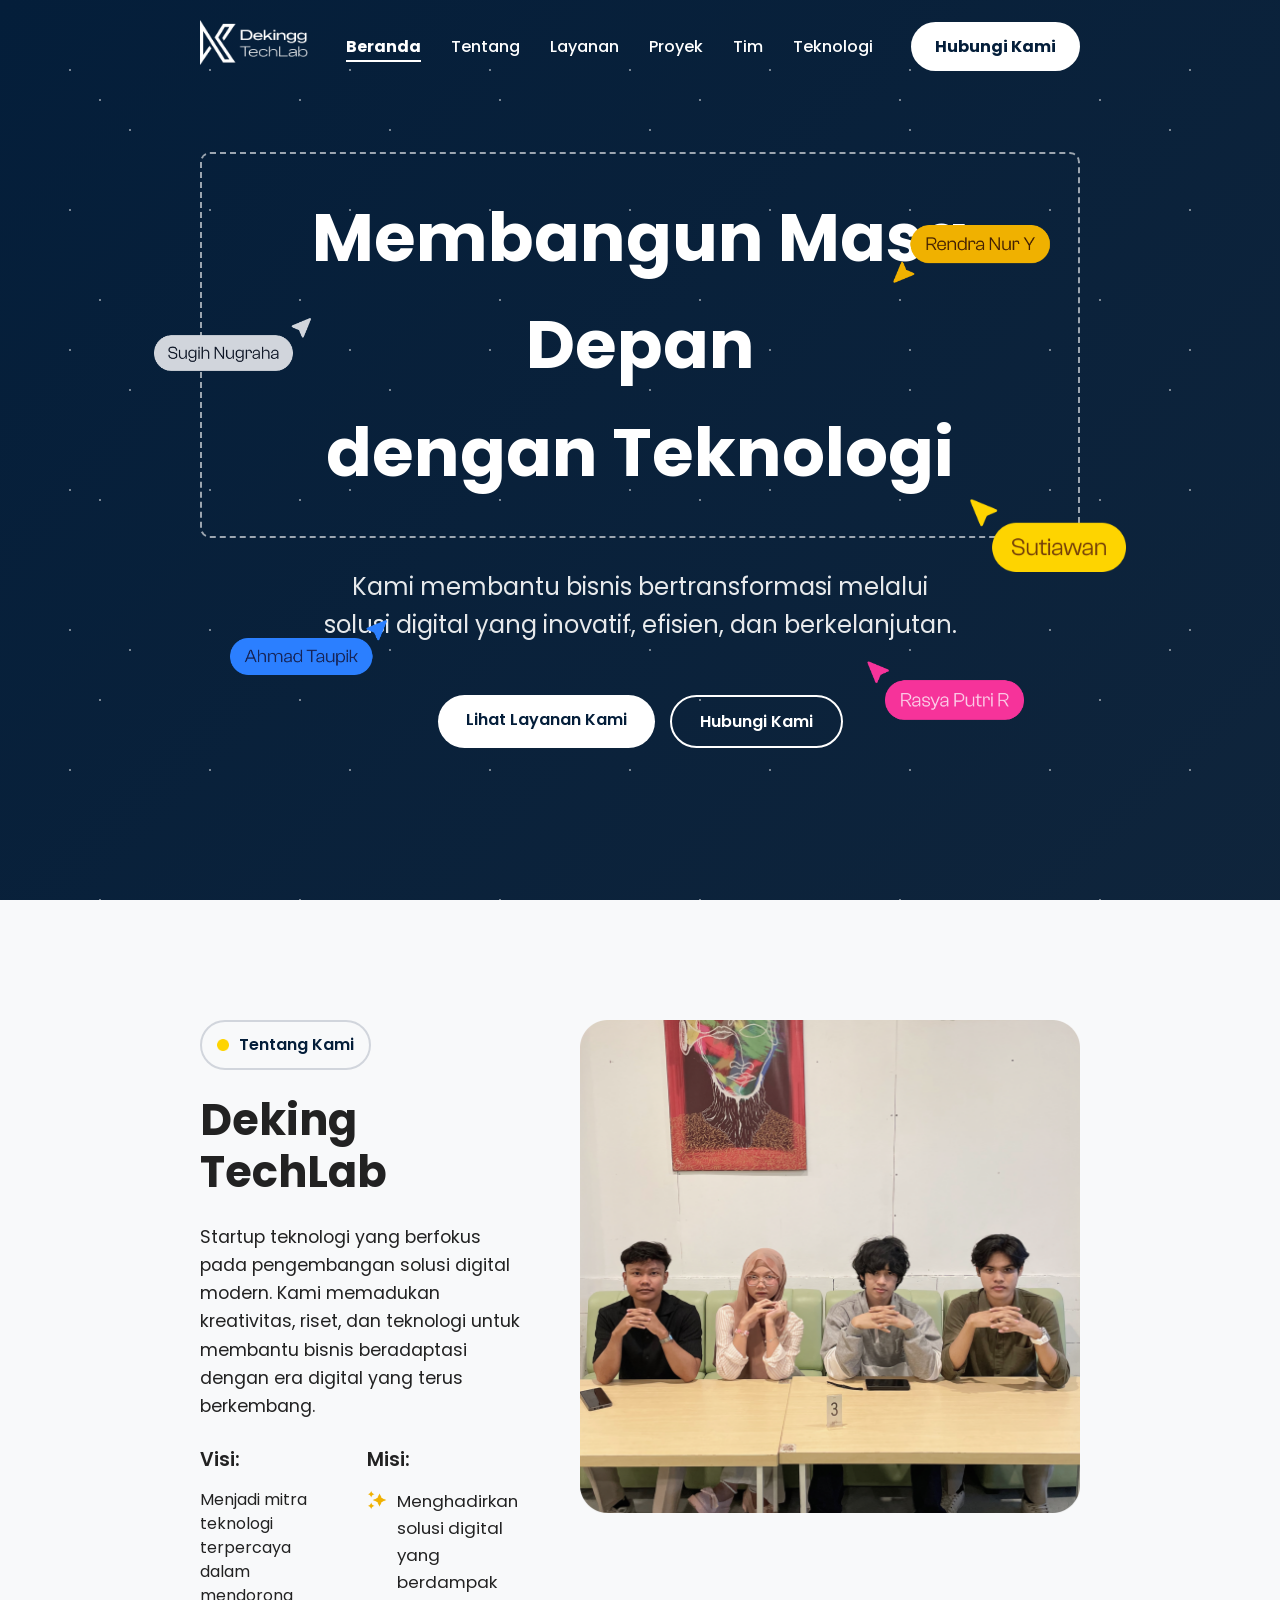
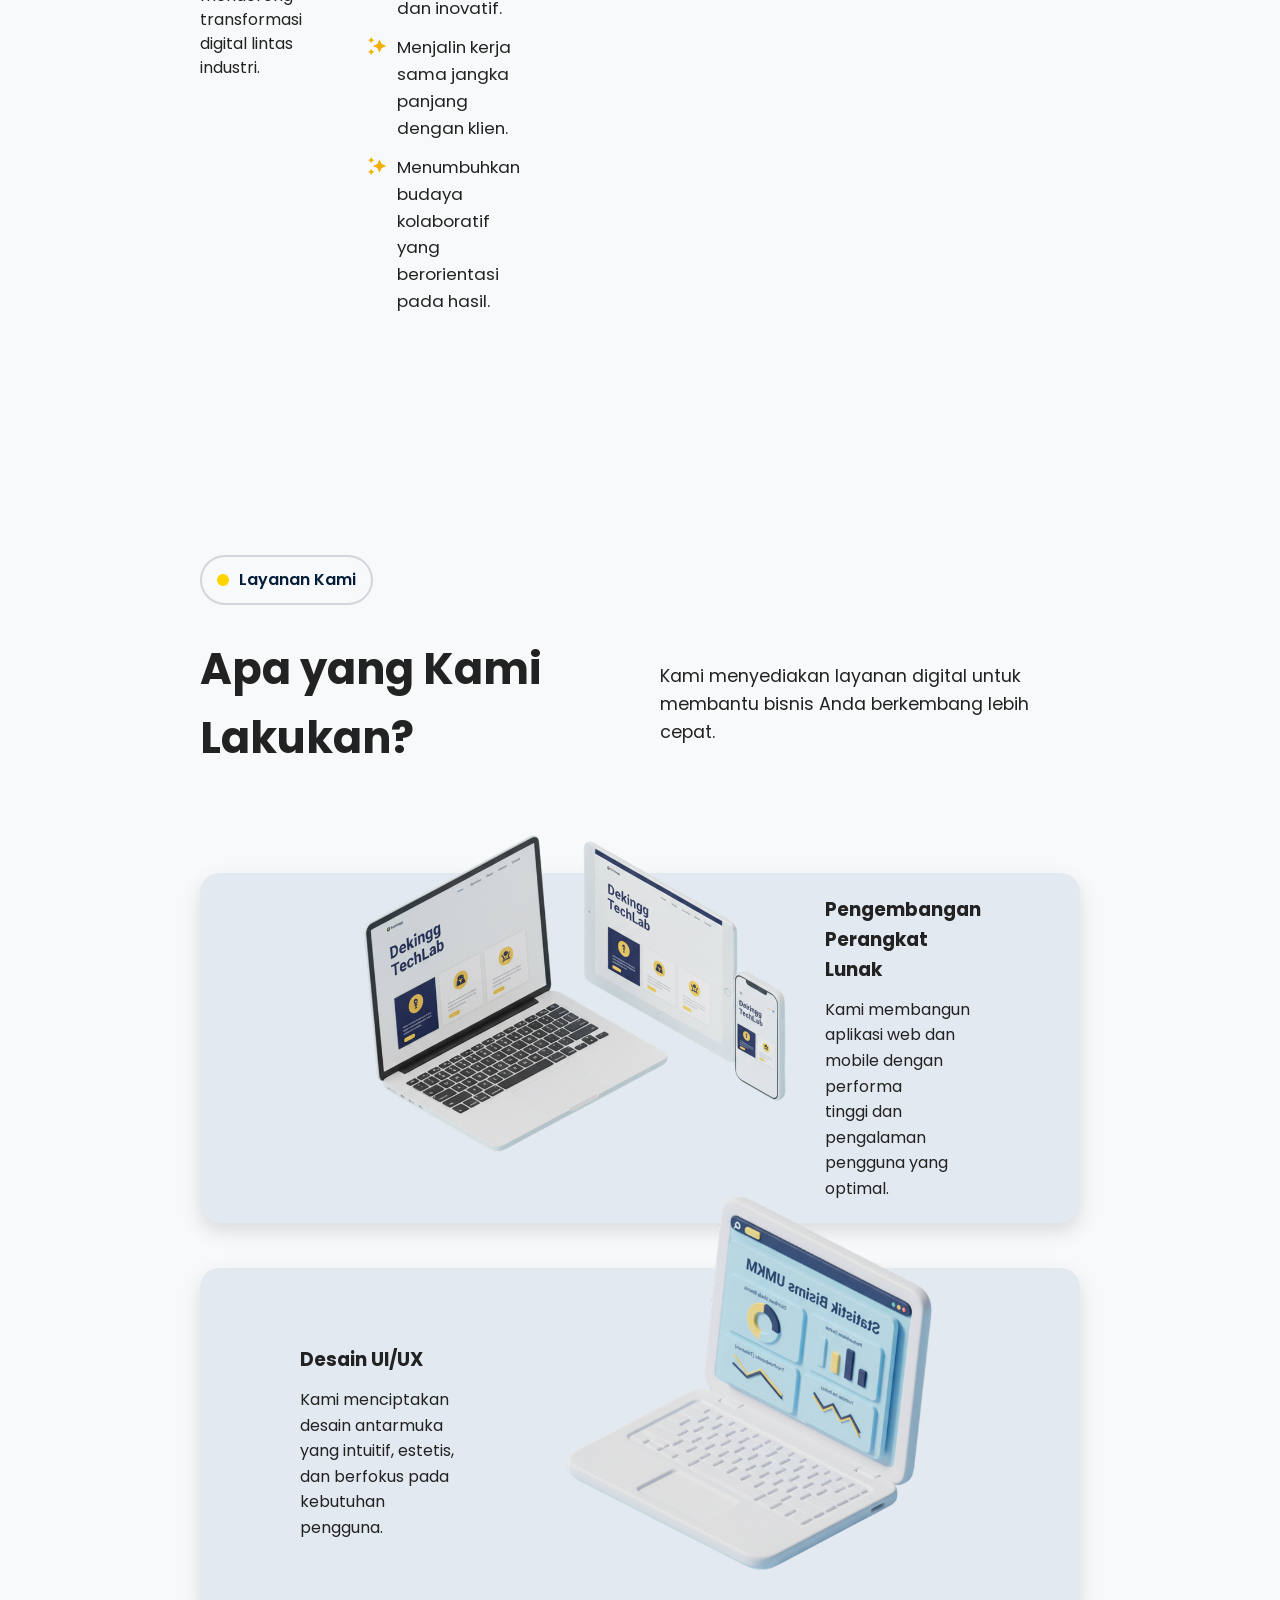
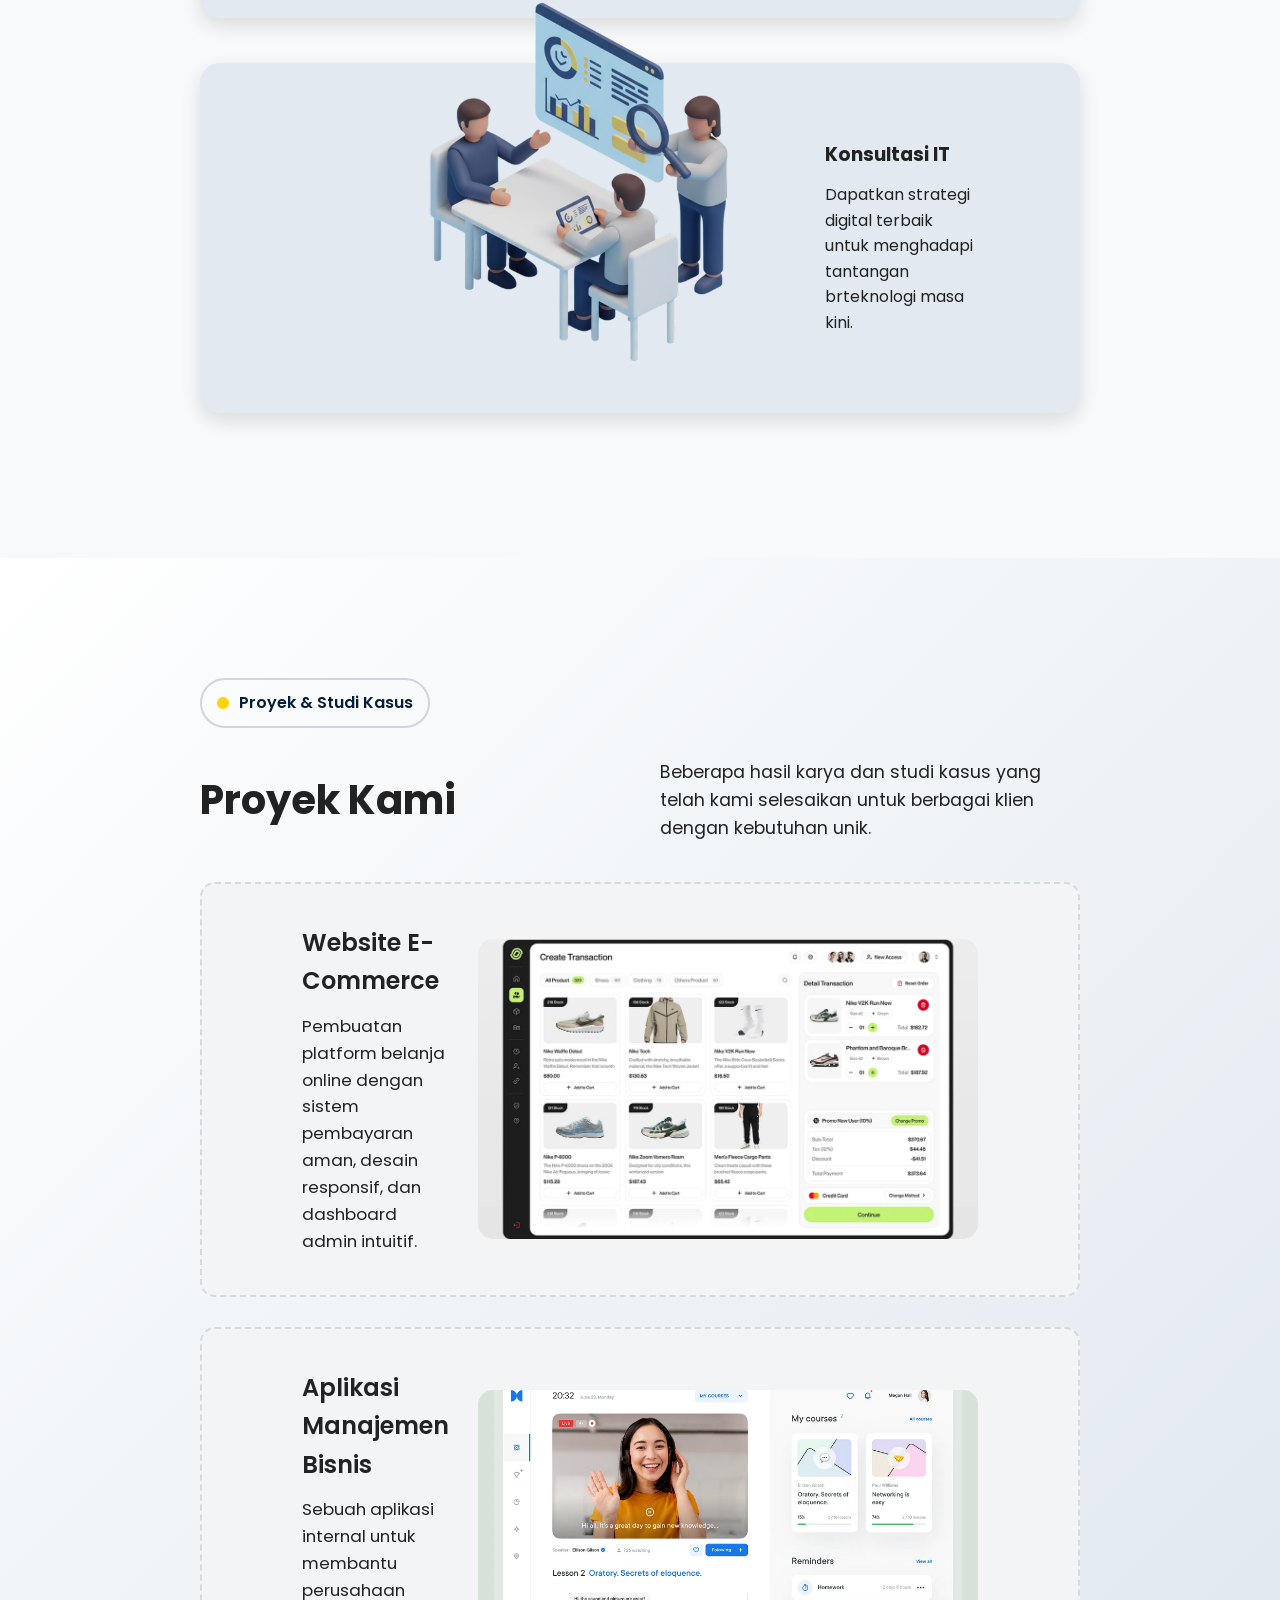
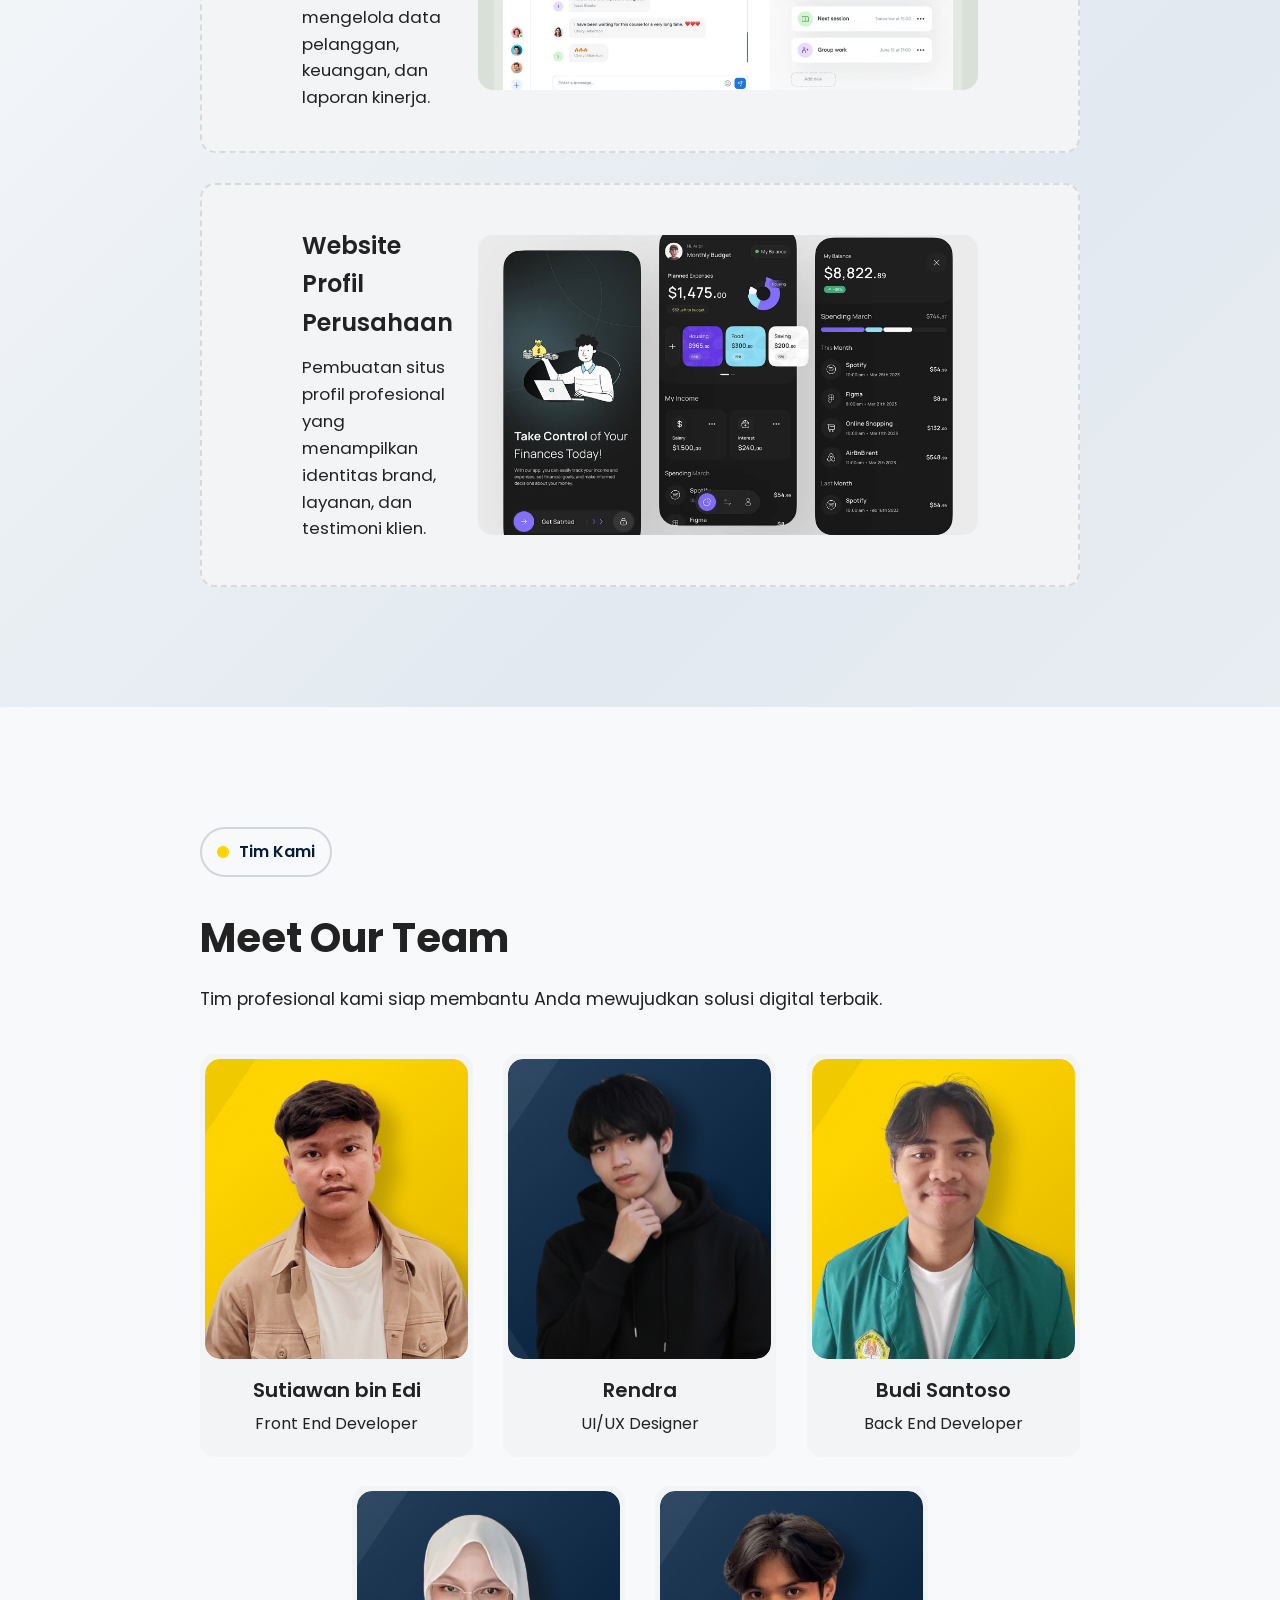
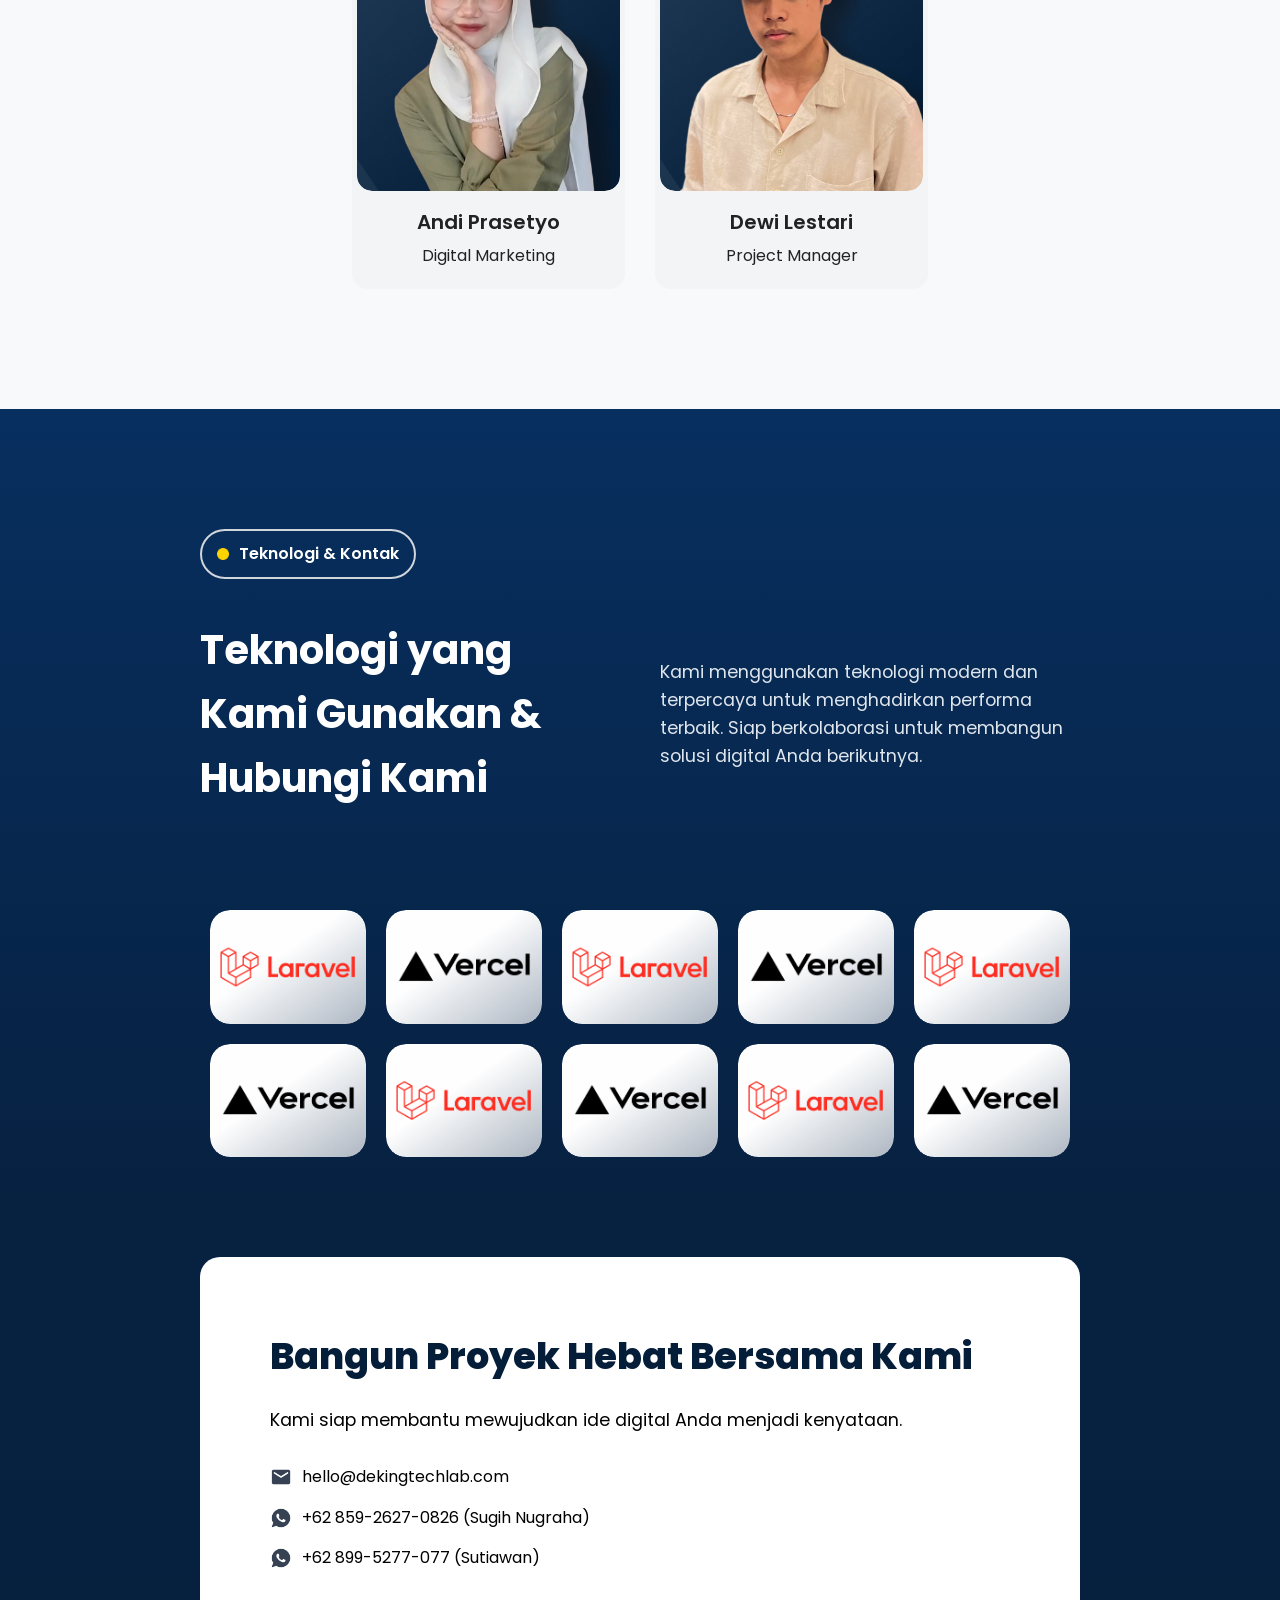
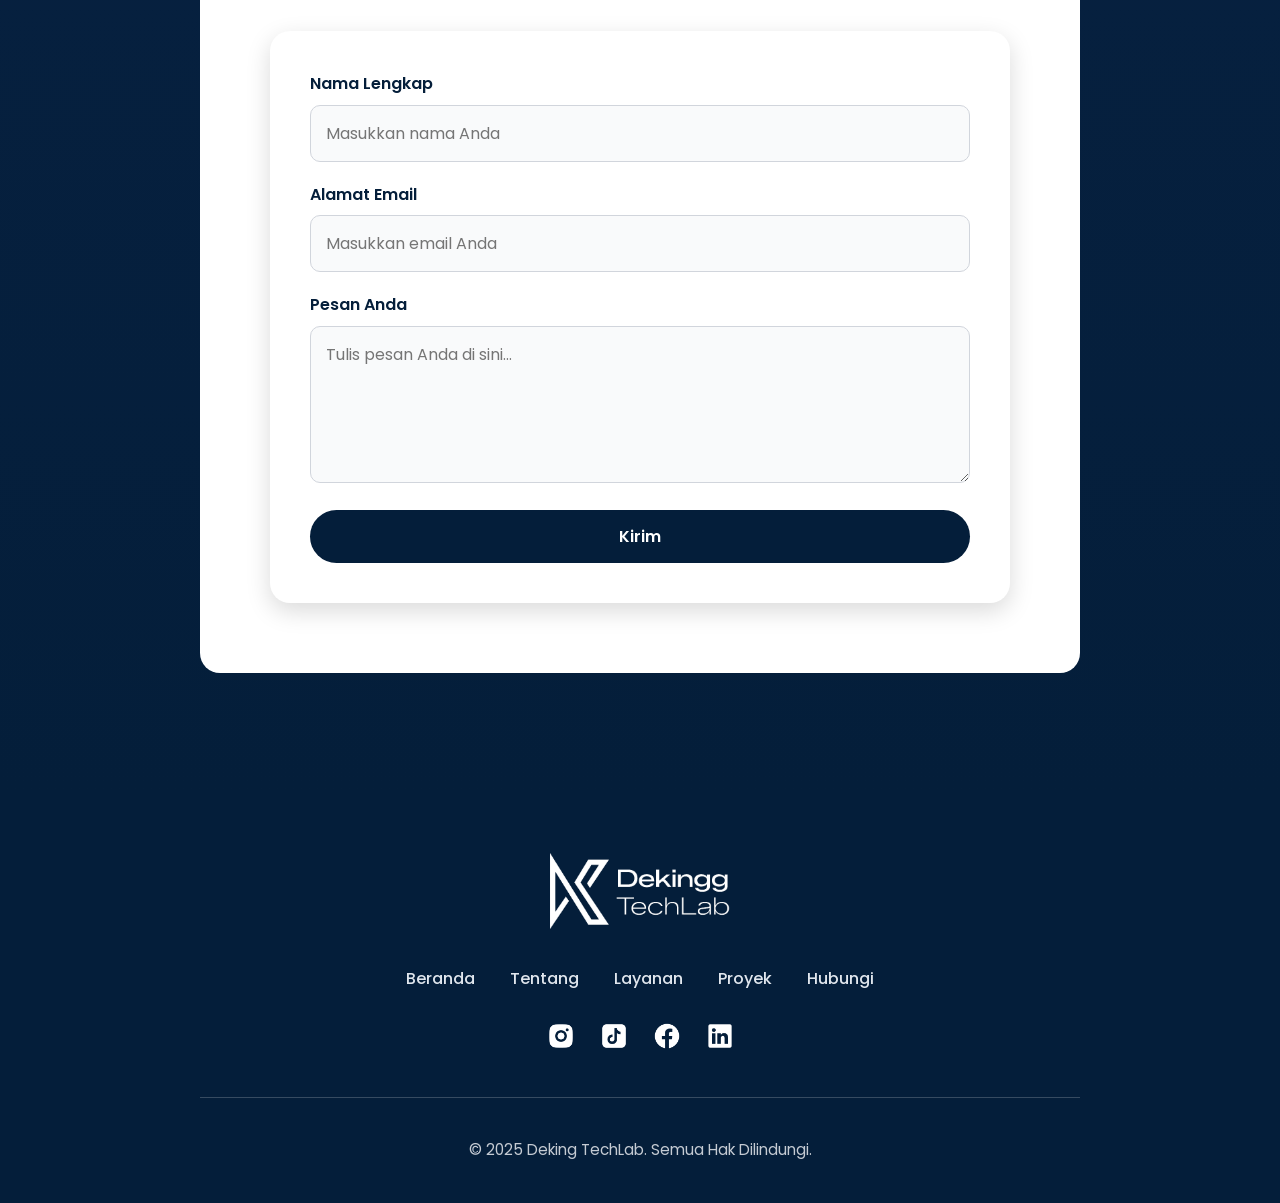
==== pages/home.html @ 8519c101 "update-3" ====
<!DOCTYPE html>
<html lang="en">
<head>
  <meta charset="UTF-8" />
  <meta name="viewport" content="width=device-width, initial-scale=1.0" />
  <title>Deking TechLab</title>
  <link rel="icon" type="image/png" href="/assets/img/icon.png">
  <link href="https://unpkg.com/boxicons@2.1.4/css/boxicons.min.css" rel="stylesheet">


  <!-- Import font -->
  <link href="https://fonts.googleapis.com/css2?family=Poppins:wght@400;600&display=swap" rel="stylesheet" />
  
  <!-- CSS -->
  <link rel="stylesheet" href="../assets/css/style.css" />
  <link rel="stylesheet" href="../assets/css/responsive.css" />
  <link rel="stylesheet" href="../assets/css/animations.css" />
  
  <!-- JS -->
  <script src="../assets/js/main.js" defer></script>
  <script src="../assets/js/scroll-animations.js" defer></script>
</head>

<body>
<!-- ========== NAVBAR ========== -->
<header class="navbar">
  <div class="container">
    <div class="logo">
      <img id="navbar-logo"  src="/assets/img/Deking Logo 1.png" alt="Deking TechLab Logo">
      <!-- <span>Deking TechLab</span> -->
    </div>

    <nav class="nav-links">
      <ul>
        <li><a href="#beranda" class="active">Beranda</a></li>
        <li><a href="#tentang">Tentang</a></li>
        <li><a href="#layanan">Layanan</a></li>
        <li><a href="#proyek">Proyek</a></li>
        <li><a href="#our-team">Tim</a></li>
        <li><a href="#hubungi">Teknologi</a></li>
      </ul>
    </nav>

    <div class="nav-action">
      <a href="#hubungi" class="btn-hubungi">Hubungi Kami</a>
    </div>

    <!-- Menu Toggle (untuk mobile) -->
    <div class="menu-toggle" id="menu-toggle">
      <span></span><span></span><span></span>
    </div>
  </div>
</header>

  <!-- ========== MAIN CONTENT ========== -->
<main>
  <section id="beranda">
    <div class="container hero-content">
      <h1>Membangun Masa Depan <br>dengan Teknologi</h1>
      <p>Kami membantu bisnis bertransformasi melalui solusi digital yang inovatif, efisien, dan berkelanjutan.</p>

      <div class="hero-buttons">
        <a href="#layanan" class="btn-primary">Lihat Layanan Kami</a>
        <a href="#hubungi" class="btn-secondary">Hubungi Kami</a>
      </div>
    </div>

   <!-- ========== GAMBAR TIM MENGAPUNG ========== -->
    <div class="floating-images">
      <img class="floating-name" src="/assets/img/Group 5.png" alt="Sugih Nugraha">
      <img class="floating-name" src="/assets/img/Group 4.png" alt="Ahmad Taupik">
      <img class="floating-name" src="/assets/img/Group 6.png" alt="Rendra Nur Y">
      <img class="floating-name" src="/assets/img/Group 3.png" alt="Sutiawan">
      <img class="floating-name" src="/assets/img/Group 2.png" alt="Rasya Putri R">
    </div>
  </section>


  <section id="tentang" class="section-tentang">
    <div class="container tentang-grid">

      <!-- KIRI: Teks Deskriptif -->
          <div class="tentang-teks">
            <span class="subtitle">
              <img src="/assets/img/Ellipse 1.png" alt="titik" class="subtitle-icon">
              Tentang Kami
            </span>
            <h2 class="headline">Deking TechLab</h2>
            <p class="deskripsi">
              Startup teknologi yang berfokus pada pengembangan solusi digital modern. 
              Kami memadukan kreativitas, riset, dan teknologi untuk membantu bisnis 
              beradaptasi dengan era digital yang terus berkembang.
            </p>

            <div class="visi-misi">
              <div class="visi-misi-content">
                <h3>Visi:</h3>
                <p>Menjadi mitra teknologi terpercaya dalam mendorong transformasi digital lintas industri.</p>
              </div>
              <div class="visi-misi-content">
                <h3>Misi:</h3>
                <ul class="misi-list">
                  <li>Menghadirkan solusi digital yang berdampak dan inovatif.</li>
                  <li>Menjalin kerja sama jangka panjang dengan klien.</li>
                  <li>Menumbuhkan budaya kolaboratif yang berorientasi pada hasil.</li>
                </ul>
              </div>
            </div>
          </div>


        <!-- KANAN: Visual -->
        <div class="tentang-visual">
          <img src="/assets/img/Slide 16_9 - 1.png" alt="Tim Deking TechLab">
        </div>

    </div>
  </section>


  <section id="layanan" class="section-layanan">

    <!-- Subtitle -->
    <span class="subtitle">
      <img src="/assets/img/Ellipse 1.png" alt="titik" class="subtitle-icon">
      Layanan Kami
    </span>

    <div class="container">

      <!-- Header (Headline + Deskripsi) -->
      <div class="layanan-header">
        <h2 class="headline">Apa yang Kami Lakukan?</h2>
        <p class="layanan-deskripsi">
          Kami menyediakan layanan digital untuk membantu bisnis Anda berkembang lebih cepat.
        </p>
      </div>

      <!-- List layanan -->
      <div class="list-layanan">
        <div class="layanan-item">
          <div class="item-visual">
            <img src="/assets/img/service-1.png" alt="">
          </div>
          <div class="deskripsi">
            <h3>Pengembangan Perangkat Lunak</h3>
            <p>Kami membangun aplikasi web dan mobile dengan performa <br> tinggi dan pengalaman pengguna yang optimal.</p>
          </div>
        </div>

        <div class="layanan-item">
          <div class="deskripsi">
            <h3>Desain UI/UX</h3>
            <p>Kami menciptakan desain antarmuka yang intuitif, estetis, <br> dan berfokus pada kebutuhan pengguna.</p>
          </div>
          <div class="item-visual">
            <img src="/assets/img/service-2.png" alt="">
          </div>
        </div>

        <div class="layanan-item">
          <div class="item-visual">
            <img src="/assets/img/service-3.png" alt="">
          </div>
          <div class="deskripsi">
            <h3>Konsultasi IT</h3>
            <p>Dapatkan strategi digital terbaik untuk menghadapi tantangan brteknologi masa kini.</p>
          </div>
        </div>
      </div>

    </div>
  </section>



  <section id="proyek" class="section-proyek">

    <!-- Subtitle -->
    <span class="subtitle">
      <img src="/assets/img/Ellipse 1.png" alt="titik" class="subtitle-icon">
      Proyek & Studi Kasus
    </span>

    <div class="container">
      <!-- Header -->
      <div class="proyek-header">
        <h2 class="headline">Proyek Kami</h2>
        <p class="proyek-deskripsi">
          Beberapa hasil karya dan studi kasus yang telah kami selesaikan untuk berbagai klien dengan kebutuhan unik.
        </p>
      </div>

      <!-- List proyek -->
      <div class="list-proyek">

        <div class="proyek-item">
          <div class="deskripsi">
            <h2>Website E-Commerce</h2>
            <p>Pembuatan platform belanja online dengan sistem pembayaran aman, desain responsif, dan dashboard admin intuitif.</p>
          </div>
          <div class="item-visual">
            <img src="/assets/img/project-1.png" alt="Proyek 1">
          </div>
        </div>

        <div class="proyek-item">
          <div class="deskripsi">
            <h2>Aplikasi Manajemen Bisnis</h2>
            <p>Sebuah aplikasi internal untuk membantu perusahaan mengelola data pelanggan, keuangan, dan laporan kinerja.</p>
          </div>
          <div class="item-visual">
            <img src="/assets/img/project-2.png" alt="Proyek 2">
          </div>
        </div>

        <div class="proyek-item">
          <div class="deskripsi">
            <h2>Website Profil Perusahaan</h2>
            <p>Pembuatan situs profil profesional yang menampilkan identitas brand, layanan, dan testimoni klien.</p>
          </div>
          <div class="item-visual">
            <img src="/assets/img/project-3.png" alt="Proyek 3">
          </div>
        </div>

      </div>
    </div>
  </section>

  <section id="our-team" class="section-team">

    <!-- Subtitle -->
    <span class="subtitle">
      <img src="/assets/img/Ellipse 1.png" alt="titik" class="subtitle-icon">
      Tim Kami
    </span>

    <div class="container">

      <!-- Header (Headline + Deskripsi) -->
      <div class="team-header">
        <h2 class="headline">Meet Our Team</h2>
        <p class="team-deskripsi">
          Tim profesional kami siap membantu Anda mewujudkan solusi digital terbaik.
        </p>
      </div>

      <!-- List team -->
      <div class="list-team">
        <div class="team-item">
          <div class="team-img">
            <img src="/assets/img/IMG-CardTean(1).png" alt="Team 1">
          </div>
          <h2>Sutiawan bin Edi</h2>
          <p>Front End Developer</p>
        </div>

        <div class="team-item">
          <div class="team-img">
            <img src="/assets/img/IMG-CardTean(2).png" alt="Team 2">
          </div>
          <h2>Rendra</h2>
          <p>UI/UX Designer</p>
        </div>

        <div class="team-item">
          <div class="team-img">
            <img src="/assets/img/IMG-CardTean(3).png" alt="Team 3">
          </div>
          <h2>Budi Santoso</h2>
          <p>Back End Developer</p>
        </div>

        <div class="team-item">
          <div class="team-img">
            <img src="/assets/img/IMG-CardTean(4).png" alt="Team 4">
          </div>
          <h2>Andi Prasetyo</h2>
          <p>Digital Marketing</p>
        </div>

        <div class="team-item">
          <div class="team-img">
            <img src="/assets/img/IMG-CardTean(5).png" alt="Team 5">
          </div>
          <h2>Dewi Lestari</h2>
          <p>Project Manager</p>
        </div>
      </div>

    </div>
  </section>


<section id="hubungi" class="section-hubungi">
  <!-- Subtitle -->
  <span class="subtitle">
    <img src="/assets/img/Ellipse 1.png" alt="titik" class="subtitle-icon">
    Teknologi & Kontak
  </span>

  <div class="container-hubungi">

    <!-- Header -->
    <div class="hubungi-header">
      <h2 class="headline">Teknologi yang Kami Gunakan & Hubungi Kami</h2>
      <p class="hubungi-deskripsi">
        Kami menggunakan teknologi modern dan terpercaya untuk menghadirkan performa terbaik.  
        Siap berkolaborasi untuk membangun solusi digital Anda berikutnya.
      </p>
    </div>

    <!-- List Teknologi -->
    <div class="list-teknologi">
      <div class="tech-item"><img src="/assets/img/Laravel.png" alt="Laravel"></div>
      <div class="tech-item"><img src="/assets/img/Vercel.png" alt="Vercel"></div>
      <div class="tech-item"><img src="/assets/img/Laravel.png" alt="Laravel"></div>
      <div class="tech-item"><img src="/assets/img/Vercel.png" alt="Vercel"></div>
      <div class="tech-item"><img src="/assets/img/Laravel.png" alt="Laravel"></div>
      <div class="tech-item"><img src="/assets/img/Vercel.png" alt="Vercel"></div>
      <div class="tech-item"><img src="/assets/img/Laravel.png" alt="Laravel"></div>
      <div class="tech-item"><img src="/assets/img/Vercel.png" alt="Vercel"></div>
      <div class="tech-item"><img src="/assets/img/Laravel.png" alt="Laravel"></div>
      <div class="tech-item"><img src="/assets/img/Vercel.png" alt="Vercel"></div>
    </div>

    <!-- Contact Form -->
    <div class="container-contact">
      <!-- Kiri -->
      <div class="contact-info">
        <h2 class="contact-title">Bangun Proyek Hebat Bersama Kami</h2>
        <p class="contact-subtitle">
          Kami siap membantu mewujudkan ide digital Anda menjadi kenyataan.
        </p>
        <div class="contact-details">
          <div class="contact-item">
            <img src="/assets/img/ic_round-email.png" alt="Email Icon" class="contact-icon">
            <p>hello@dekingtechlab.com</p>
          </div>
          <div class="contact-item">
            <img src="/assets/img/ri_whatsapp-fill.png" alt="WhatsApp Icon" class="contact-icon">
            <p>+62 859-2627-0826 (Sugih Nugraha)</p>
          </div>
          <div class="contact-item">
            <img src="/assets/img/ri_whatsapp-fill.png" alt="WhatsApp Icon" class="contact-icon">
            <p>+62 899-5277-077 (Sutiawan)</p>
          </div>
        </div>
      </div>

      <!-- Kanan -->
      <div class="contact-form">
        <form action="#" method="post">
          <div class="form-group">
            <label for="nama">Nama Lengkap</label>
            <input type="text" id="nama" name="nama" placeholder="Masukkan nama Anda" required>
          </div>
          <div class="form-group">
            <label for="email">Alamat Email</label>
            <input type="email" id="email" name="email" placeholder="Masukkan email Anda" required>
          </div>
          <div class="form-group">
            <label for="pesan">Pesan Anda</label>
            <textarea id="pesan" name="pesan" rows="5" placeholder="Tulis pesan Anda di sini..." required></textarea>
          </div>
          <button type="submit" class="btn-kirim">Kirim</button>
        </form>
      </div>
    </div>
  </div>
</section>


</main>


<!-- ==================== FOOTER ==================== -->
<footer class="footer">
  <div class="footer-container">

    <!-- Kolom Logo -->
    <div class="footer-logo">
      <img src="/assets/img/Deking Logo 1.png" alt="Deking TechLab Logo">
    </div>

    <!-- Navigasi -->
    <ul class="footer-nav">
      <li><a href="#home">Beranda</a></li>
      <li><a href="#tentang">Tentang</a></li>
      <li><a href="#layanan">Layanan</a></li>
      <li><a href="#proyek">Proyek</a></li>
      <li><a href="#hubungi">Hubungi</a></li>
    </ul>

    <!-- Sosial Media -->
    <div class="footer-social">
      <a href="#"><img src="/assets/img/ri_instagram-fill.png" alt="Instagram"></a>
      <a href="#"><img src="/assets/img/streamline-logos_tiktok-logo-block.png" alt="TikTok"></a>
      <a href="#"><img src="/assets/img/akar-icons_facebook-fill.png" alt="Facebook"></a>
      <a href="#"><img src="/assets/img/uil_linkedin.png" alt="LinkedIn"></a>
    </div>

  </div>

  <!-- Garis Pembatas -->
  <div class="footer-divider"></div>

  <!-- Copywriting -->
  <div class="footer-copy">
    © 2025 Deking TechLab. Semua Hak Dilindungi.
  </div>
</footer>


<!-- Tombol Scroll ke Atas -->
<button id="scroll-top" class="scroll-top" aria-label="Kembali ke atas">
  <i class="bx bx-up-arrow-alt"></i>
</button>


</body>
</html>
---- assets/css/style.css ----
/* =========================================
   0. RESET DAN DASAR DOKUMEN
========================================= */
* {
  margin: 0;
  padding: 0;
  box-sizing: border-box;
}

body {
  font-family: "Poppins", sans-serif;
  background-color: var(--bg-color);
  color: var(--text-color);
  line-height: 1.6;
}

/* =========================================
   1. SCROLL SMOOTH
========================================= */
html {
  scroll-behavior: smooth;
}


/* =========================================
   2. ROOT VARIABLE (STANDAR WARNA)
========================================= */
:root {
  /* Warna brand utama */
  --primary-color: #00c6ff;
  --primary-dark: #041E3A;

  /* Warna umum */
  --text-color: #222;
  --bg-color: #f8f9fa;

  /* Warna khusus elemen */
  --navbar-bg: #0a0a0a;
  --footer-bg: #0a0a0a;
  --footer-text: #ccc;

  /* Warna netral */
  --white: #fff;
  --white-bllue: #F1F5F9;
  --black: #000;
}

/* =========================================
   3. STRUKTUR LAYOUT
========================================= */
section {
  padding: 120px 200px;
}

.container {
  width: 100%;
  margin: 0 auto;
}

/* -----------------------------------------
   Center single-content blocks
   - If a .container has exactly one direct child, center that child
   - Useful for hero sections or simple content sections with a single heading
   - Also center images inside that single child
------------------------------------------ */
.container > *:only-child {
  margin-left: auto;
  margin-right: auto;
  text-align: center;
  /* constrain width so very wide blocks remain readable */
  max-width: 1100px;
}

.container > *:only-child img {
  display: block;
  margin-left: auto;
  margin-right: auto;
}

/* If the single child contains a direct block-level element list (e.g., buttons),
   keep them centered as a row when appropriate */
.container > *:only-child .hero-buttons,
.container > *:only-child .socials {
  display: flex;
  justify-content: center;
  gap: 15px;
}

/* =========================================
   4. NAVBAR TRANSPARAN
========================================= */
/* ---- NAVSTYLE: STICKY NAVBAR DINAMIS ---- */
.navbar {
  position: fixed;
  top: 0;
  width: 100%;
  z-index: 999;
  padding: 20px 200px;
  background: transparent;
  transition: background 0.35s ease, box-shadow 0.35s ease, color 0.35s ease;
}

/* ---- STATE SAAT DI SCROLL ---- */
.navbar.scrolled {
  background: var(--white);
  box-shadow: 0 4px 12px rgba(0, 0, 0, 0.08);
  border-radius: 0 0 10px 10px;
}

/* ---- STRUKTUR ---- */
.navbar .container {
  display: flex;
  align-items: center;
  justify-content: space-between;
}

/* ---- LOGO ---- */
.logo {
  background: transparent;
  padding: 0;
  border-radius: 10px;
  transition: background 0.35s ease, padding 0.35s ease;
}

.logo img {
  height: 45px;
  width: auto;
  transition: transform 0.3s ease;
}

/* ---- LOGO SAAT SCROLL ---- */
.navbar.scrolled .logo {
}

.navbar.scrolled .logo img {
  transform: scale(0.95);
}

/* ---- NAVLINKS ---- */
.nav-links ul {
  display: flex;
  gap: 30px;
  list-style: none;
}

/* Unified link style (single definition to avoid duplication) */
.nav-links a {
  position: relative;
  text-decoration: none;
  font-weight: 500; /* default weight */
  color: var(--white); /* default color when navbar is transparent */
  transition: color 0.25s ease, border-bottom 0.25s ease, font-weight 0.15s ease;
}

/* Underline indicator */
.nav-links a::after {
  content: "";
  position: absolute;
  left: 0;
  bottom: -4px;
  width: 0%;
  height: 2px;
  background-color: var(--white);
  transition: width 0.25s ease, background-color 0.25s ease;
}

/* Hover & active: make link bold and reveal underline. This applies to both
   normal (transparent) navbar and the sticky (.scrolled) navbar. Color rules
   for the two states are handled by contextual selectors below. */
.nav-links a:hover,
.nav-links a.active {
  font-weight: 700;
  width: auto; /* keep layout stable */
}

/* Reveal underline when hovered/active */
.nav-links a:hover::after,
.nav-links a.active::after {
  width: 100%;
}

/* Sticky (navbar.scrolled) version: change link colors while preserving
   the hover/active bold behavior defined above. More specific selector
   so it overrides the base color. */
.navbar.scrolled .nav-links a {
  color: var(--primary-dark);
}

.navbar.scrolled .nav-links a::after {
  background-color: var(--primary-dark);
}

/* ---- CTA HUBUNGI ---- */
.nav-action {
  display: flex;
  align-items: center;
}

.nav-action .btn-hubungi {
  background: var(--white);
  color: var(--primary-dark);
  padding: 10px 22px;
  border-radius: 30px;
  font-weight: 700;
  text-decoration: none;
  border: 2px solid transparent;
  transition: all 0.35s ease;
}

.nav-action .btn-hubungi:hover {
  background: transparent;
  color: var(--white);
  border: 1px solid var(--white);
}

/* Saat scroll — ubah warna tombol */
.navbar.scrolled .btn-hubungi {
  background: var(--primary-dark);
  color: var(--white);
}

.navbar.scrolled .btn-hubungi:hover {
  background: var(--white);
  color: var(--primary-dark);
  border: 2px solid var(--primary-dark);
}

/* ---- TOGGLE MENU (MOBILE) ---- */
.menu-toggle {
  display: none;
}



/* ---- NOTE: NAVSTYLE ----
   • Hover & active seragam → beda warna (white / primary-dark)
   • Font-weight 700 konsisten
   • Ada underline animatif
   • Logo auto-bg gelap di scroll
   • Transisi smooth untuk pengalaman modern
---------------------------------------------------------- */


/* =========================================
   5. HERO / BERANDA
========================================= */
/* ---- BGSTYLE: gradient lembut + partikel putih dinamis ---- */

#beranda {
  position: relative;
  min-height: 100vh;
  display: flex;
  flex-direction: column;
  align-items: center;
  justify-content: center;
  color: var(--white);
  text-align: center;
  overflow: hidden;

  /* ---- gradasi utama ---- */
  background: linear-gradient(135deg, var(--primary-dark), #1a2b3d);
  background-size: 200% 200%;
  animation: bgstyle-gradientShift 20s ease-in-out infinite;
}

/* ---- animasi gradasi lembut ---- */
@keyframes bgstyle-gradientShift {
  0%   { background-position: 0% 50%; filter: brightness(0.9); }
  50%  { background-position: 100% 50%; filter: brightness(1.1); }
  100% { background-position: 0% 50%; filter: brightness(0.9); }
}

/* ---- layer partikel putih solid & dinamis ---- */
#beranda::before {
  content: "";
  position: absolute;
  inset: 0;
  background-image:
    radial-gradient(white 1.5px, transparent 1.5px),
    radial-gradient(white 1.2px, transparent 1.2px),
    radial-gradient(white 1.4px, transparent 1.4px);
  background-size: 140px 140px, 200px 200px, 260px 260px;
  opacity: 0.45;
  animation: 
    bgstyle-particlesMove 40s linear infinite,
    bgstyle-particlesTwinkle 8s ease-in-out infinite;
  z-index: 1;
}

/* ---- partikel bergerak acak & halus ---- */
@keyframes bgstyle-particlesMove {
  0%   { transform: translate(0, 0) scale(1); }
  25%  { transform: translate(30px, -40px) scale(1.05); }
  50%  { transform: translate(-40px, 25px) scale(1.02); }
  75%  { transform: translate(20px, 40px) scale(1.04); }
  100% { transform: translate(0, 0) scale(1); }
}

/* ---- partikel “berpijar” redup terang ---- */
@keyframes bgstyle-particlesTwinkle {
  0%, 100% { opacity: 0.45; filter: brightness(1); }
  50%      { opacity: 0.8;  filter: brightness(1.4); }
}

/* ---- konten tetap di atas ---- */
.hero-content {
  position: relative;
  z-index: 3;
}

/* ---- NOTE: BGSTYLE ----
   • Warna gradasi: ubah di linear-gradient (#041E3A, #2C4662)
   • Ukuran/jarak partikel: ubah di background-size
   • Kecerahan & jumlah partikel: atur opacity / tambah layer
   • Kecepatan gerak: ubah durasi bgstyle-particlesMove
   • Intensitas pijar: ubah filter: brightness() di twinkle
---------------------------------------------------------- */


.hero-content h1 {
  font-size: 4.2rem;
  font-weight: 700;
  margin-bottom: 15px;

  border: 2px dashed rgba(255, 255, 255, 0.6); /* <— border dashed putih transparan */
  border-radius: 10px;

  /* padding & layout */
  padding: 30px;
  width: 100%;                  /* <— atur panjang border relatif */
  max-width: 1000px;            /* <— biar gak terlalu lebar di layar besar */
  margin-inline: auto;         /* <— center horizontal */
  text-align: center;          /* <— pastikan teks tetap di tengah */
  display: block;              /* <— supaya width bisa diterapkan */
}

.hero-content p {
  font-size: 1.5rem;
  max-width: 700px;
  margin: 0 auto 35px;
  opacity: 0.9;
  padding: 15px 30px;
}

/* Tombol CTA Hero */
.hero-buttons {
  display: flex;
  gap: 15px;
  justify-content: center;
}

.btn-primary,
.btn-secondary {
  padding: 12px 28px;
  border-radius: 50px;
  text-decoration: none;
  font-weight: 600;
  transition: all 0.3s ease;
}

.btn-primary {
  background: var(--white);
  color: var(--primary-dark);
}

.btn-primary:hover {
  background: transparent;
  color: var(--white);
  border: 2px solid var(--white);
}

.btn-secondary {
  background: transparent;
  border: 2px solid var(--white);
  color: var(--white);
}

.btn-secondary:hover {
  background: var(--white);
  color: #041e3a;
}

/* =========================================
   6. GAMBAR TIM MENGAPUNG
========================================= */

.floating-images {
  position: absolute;
  top: 50%;
  left: 50%;
  width: 100%;
  height: 100%;
  transform: translate(-50%, -50%);
  pointer-events: none;
  z-index: 5; /* di atas hero-content, tapi di bawah navbar */
}

/* Ukuran & animasi dasar */
.floating-images img {
  position: absolute;
  width: 160px;
  height: auto;
  opacity: 0.95;
  animation-timing-function: ease-in-out;
  transition: transform 0.6s ease, filter 0.6s ease; /* efek halus saat hover */
}

/* ===== POSISI GAMBAR (KIRI) ===== */
.floating-images img:nth-child(1) {
  top: 35%;
  left: 12%;
  animation: floatLeft1 5.5s infinite alternate;
}

.floating-images img:nth-child(2) {
  bottom: 25%;
  left: 18%;
  animation: floatLeft2 6s infinite alternate;
}

/* ===== POSISI GAMBAR (KANAN) ===== */
.floating-images img:nth-child(3) {
  top: 25%;
  right: 18%;
  animation: floatRight1 5.8s infinite alternate;
}

.floating-images img:nth-child(4) {
  top: 55%;
  right: 12%;
  animation: floatRight2 6.2s infinite alternate;
}

.floating-images img:nth-child(5) {
  bottom: 20%;
  right: 20%;
  animation: floatRight3 5.6s infinite alternate;
}

/* ===== ANIMASI LEMBUT ===== */
@keyframes floatLeft1 {
  0% { transform: translate(0, 0) rotate(0deg); opacity: 0.95; }
  50% { transform: translate(10px, -15px) rotate(-3deg); opacity: 1; }
  100% { transform: translate(-8px, 10px) rotate(3deg); opacity: 0.9; }
}
@keyframes floatLeft2 {
  0% { transform: translate(0, 0) rotate(0deg); }
  50% { transform: translate(12px, 12px) rotate(2deg); }
  100% { transform: translate(-10px, -8px) rotate(-2deg); }
}
@keyframes floatRight1 {
  0% { transform: translate(0, 0) rotate(0deg); }
  50% { transform: translate(-12px, 10px) rotate(3deg); }
  100% { transform: translate(8px, -12px) rotate(-3deg); }
}
@keyframes floatRight2 {
  0% { transform: translate(0, 0) rotate(0deg); }
  50% { transform: translate(-10px, -8px) rotate(-2deg); }
  100% { transform: translate(8px, 12px) rotate(2deg); }
}
@keyframes floatRight3 {
  0% { transform: translate(0, 0) rotate(0deg); }
  50% { transform: translate(-14px, 14px) rotate(4deg); }
  100% { transform: translate(10px, -10px) rotate(-4deg); }
}


/* =========================================
   7. TENTANG KAMI (DESKTOP ONLY)
========================================= */

/* Grid dua kolom: kiri teks, kanan gambar */
.section-tentang .tentang-grid {
  display: flex;
  justify-content: space-between; /* space antar kiri & kanan */
  align-items: flex-start;        /* top align */
  /* Use a responsive gap for two-column layouts so spacing adapts to viewport
     width while capping at a sensible maximum. This replaces a fixed 60px gap. */
  gap: clamp(24px, 5vw, 60px);
}

/* KIRI: Teks */
.section-tentang .tentang-teks {
  flex: 1; /* fleksibel */
  display: flex;
  flex-direction: column;
  gap: 25px; /* jarak antar konten dalam kiri */
}

/* Subtitle */
.section-tentang .subtitle {
  display: inline-flex;
  align-items: center;
  font-weight: 600;
  font-size: 1rem;
  color: var(--primary-dark); /* kuning */
  border: 2px solid #D1D5DC;
  border-radius: 30px;
  padding: 10px 15px;
  width: fit-content;
  gap: 10px;
}

.subtitle-icon {
  width: 12px;
  height: 12px;
  object-fit: cover;
}

/* Headline */
.section-tentang .headline {
  font-size: 2.7rem;
  font-weight: bolder;
  line-height: 1.2;
}

/* Deskripsi */
.section-tentang .deskripsi {
  font-size: 1.1rem;
  line-height: 1.6;
  color: var(--text-color);
}

/* Visi & Misi: container horizontal */
.visi-misi {
  display: flex;
  gap: 50px; /* jarak antar Visi & Misi */
  width: 100%;
}

/* Konten masing-masing: vertikal */
.visi-misi-content {
  display: flex;
  flex-direction: column;
  gap: 12px; /* jarak antar title & deskripsi/list */
  flex: 1;   /* masing-masing kolom fleksibel */
}

.visi-misi h3 {
  font-size: 1.2rem;
  font-weight: 600;
  margin-bottom: 0;
}

.visi-misi p {
  margin: 0;
  line-height: 1.5;
}

/* List Misi */
.misi-list {
  list-style: none !important;
  margin: 0;
  padding: 0;
  display: flex;
  flex-direction: column;
  gap: 12px;
}

.misi-list li {
  position: relative;
  padding-left: 30px; /* ruang untuk icon */
  font-size: 1.05rem;
}

.misi-list li::before {
  content: "";
  position: absolute;
  left: 0;
  top: 2px;
  width: 20px;
  height: 20px;
  background: url("/assets/img/mdi_stars.png") no-repeat center center;
  background-size: contain;
}

/* KANAN: Visual / Gambar */
.section-tentang .tentang-visual {
  flex: 1; /* fleksibel */
  display: flex;
  justify-content:flex-end;
  align-items: stretch; /* biar tinggi menyesuaikan kiri */
}

.section-tentang .tentang-visual img {
  width: auto;
  height: 100%; /* menyesuaikan tinggi konten kiri */
  max-width: 500px;
  object-fit: cover;
  transition: transform 0.3s ease;
}

/* .section-tentang .tentang-visual img:hover {
  transform: scale(1.03);
} */




/* =========================================
   8. LAYANAN (DESKTOP ONLY)
========================================= */

/* Subtitle */
.section-layanan .subtitle {
  display: inline-flex;
  align-items: center;
  font-weight: 600;
  font-size: 1rem;
  color: var(--primary-dark);
  border: 2px solid #D1D5DC;
  border-radius: 30px;
  padding: 10px 15px;
  width: fit-content;
  gap: 10px;
  margin-bottom: 30px;
}

.subtitle-icon {
  width: 12px;
  height: 12px;
  object-fit: cover;
}

/* Header (Headline + Deskripsi) */
.layanan-header {
  display: flex;
  justify-content: space-between;
  align-items: center;
  gap: 40px;
  margin-bottom: 40px;
}

.layanan-header .headline {
  flex: 1;
  font-size: 2.7rem;
  font-weight: bolder;
}

.layanan-header .layanan-deskripsi {
  flex: 1;
  font-size: 1.1rem;
  line-height: 1.6;
  color: var(--text-color);
}

/* List layanan */
.list-layanan {
  display: flex;
  flex-direction: column;
  margin-top: 100px;
  gap: 20px;
}

/* Layanan item sebagai card */
.layanan-item {
  display: flex;
  align-items: center;
  justify-content: space-between; /* jarak maksimal antara gambar & deskripsi */
  gap: 25px;
  padding: 20px 100px;
  background-color: #e2e9f0; /* card putih */
  border-radius: 20px;
  box-shadow: 0 8px 20px rgba(0,0,0,0.12);
  margin-bottom: 25px;
  transition: transform 0.3s ease, box-shadow 0.3s ease;
  position: relative;
  overflow: visible; /* biar gambar bisa timbul keluar */
  height: 350px;     /* tinggi tetap */
}

/* Hover efek card + scale */
.layanan-item:hover {
  transform: scale(1.03); /* card ikut membesar */
  box-shadow: 0 12px 25px rgba(0,0,0,0.15);
}

/* Item visual / gambar */
.layanan-item .item-visual {
  flex-shrink: 0;
  position: relative;
  z-index: 2;
  display: flex;
  align-items: center;
  height: 100%;
  max-width: 500px;
}

/* Gambar */
.layanan-item .item-visual img {
  width: 550px;
  height: auto;
  max-height: 600px;
  object-fit: cover;
  border-radius: 15px;
  transform: translateY(-60px); /* timbul keluar */
  transition: transform 0.3s ease;
}

/* Hover efek gambar */
.layanan-item:hover .item-visual img {
  transform: translateY(-80px) scale(1.05); /* timbul & sedikit scale */
}

/* Deskripsi */
.layanan-item .deskripsi {
  display: flex;
  flex-direction: column;
  gap: 12px;
  flex: 1;       /* mengisi ruang yang tersisa */
  min-width: 0;  /* agar teks bisa wrap dan space-between bekerja */
  max-width: 700px;
}


/* =========================================
   9. PROYEK (DESKTOP ONLY)
========================================= */

/* Section Proyek */
.section-proyek {
  /* Animasi background dari putih ke putih agak tua, lebih eksplisit */
  background: linear-gradient(135deg, #fff, #e2e9f0, #f3f4f6, #e2e9f0, #fff);
  background-size: 300% 300%;
  animation: proyek-bg-animate 6s ease-in-out infinite;
}

/* Keyframes animasi bg proyek */
@keyframes proyek-bg-animate {
  0%   { background-position: 0% 50%; filter: brightness(1); }
  25%  { background-position: 50% 50%; filter: brightness(0.97); }
  50%  { background-position: 100% 50%; filter: brightness(0.94); }
  75%  { background-position: 50% 50%; filter: brightness(0.97); }
  100% { background-position: 0% 50%; filter: brightness(1); }
}

/* Subtitle */
.section-proyek .subtitle {
  display: inline-flex;
  align-items: center;
  font-weight: 600;
  font-size: 1rem;
  color: var(--primary-dark);
  border: 2px solid #D1D5DC;
  border-radius: 30px;
  padding: 10px 15px;
  width: fit-content;
  gap: 10px;
  margin-bottom: 30px;
}

.section-proyek .subtitle-icon {
  width: 12px;
  height: 12px;
  object-fit: cover;
}

/* Header */
.proyek-header {
  display: flex;
  justify-content: space-between;
  align-items: center;
  gap: 40px;
  margin-bottom: 40px;
}

.proyek-header .headline {
  flex: 1;
  font-size: 2.5rem;
  font-weight: 700;
}

.proyek-header .proyek-deskripsi {
  flex: 1;
  font-size: 1.1rem;
  line-height: 1.6;
  color: var(--text-color);
}

/* List proyek */
.list-proyek {
  display: flex;
  flex-direction: column;
  gap: 30px;
}

/* Card proyek */
.proyek-item {
  display: flex;
  align-items: center;
  justify-content: space-between;
  gap: 25px;
  padding: 40px 100px;
  background-color: #f3f4f6;
  border-radius: 15px;
  position: relative;
  overflow: hidden;
  height: auto; /* tinggi tetap card */
  border: 2px dashed #d6d9dd; /* border dashed */
}

/* Deskripsi */
.proyek-item .deskripsi {
  display: flex;
  flex-direction: column;
  gap: 12px;
  flex: 1;
}

.proyek-item .deskripsi h2 {
  font-size: 1.5rem;
  font-weight: 600;
  margin: 0;
}

.proyek-item .deskripsi p {
  font-size: 1.05rem;
  line-height: 1.6;
  color: var(--text-color);
  margin: 0;
}

/* Gambar */
.proyek-item .item-visual {
  padding-top:10px;
  padding-bottom: 10px;
  flex-shrink: 0;
  position: relative;
  z-index: 2;
  height: 100%;
  display: flex;
  align-items: center;
}

.proyek-item .item-visual img {
  width: 500px;
  height: auto;
  max-height: 300px;
  object-fit: cover;
  border-radius: 15px;
}
/* =========================================
   10. OUR TEAM (DESKTOP ONLY)
========================================= */

/* Subtitle */
.section-team .subtitle {
  display: inline-flex;
  align-items: center;
  font-weight: 600;
  font-size: 1rem;
  color: var(--primary-dark);
  border: 2px solid #D1D5DC;
  border-radius: 30px;
  padding: 10px 15px;
  width: fit-content;
  gap: 10px;
  margin-bottom: 30px;
}

.section-team .subtitle-icon {
  width: 12px;
  height: 12px;
  object-fit: cover;
}

/* Header */
.team-header {
  display: flex;
  flex-direction: column;
  gap: 15px;
  margin-bottom: 40px;
}

.team-header .headline {
  font-size: 2.5rem;
  font-weight: 700;
}

.team-header .team-deskripsi {
  font-size: 1.1rem;
  line-height: 1.6;
  color: var(--text-color);
}

/* List team */
.list-team {
  display: flex;
  flex-wrap: wrap; /* agar lebih dari 3 card turun ke baris berikutnya */
  gap: 30px;
  justify-content: center;
}

/* Card team */
.team-item {
  display: flex;
  flex-direction: column;
  align-items: center;
  width: calc(33.333% - 20px); /* maksimal 3 per baris */
  background-color: #f3f4f6; 
  border-radius: 15px;
  overflow: hidden;
  text-align: center;
  padding: 5px 5px 20px 5px;
  transition: transform 0.3s ease, box-shadow 0.3s ease;
  position: relative;
}

/* Hover efek: scale + shadow */
.team-item:hover {
  transform: scale(1.05);
  box-shadow: 0 10px 25px rgba(0, 0, 0, 0.15);
}

/* Gambar team */
.team-item .team-img {
  width: 100%;
  height: 300px;
  overflow: hidden;
  border-radius: 15px; /* sama dengan card */
}

.team-item .team-img img {
  width: 100%;
  height: 100%;
  object-fit: cover;
  border-radius: 15px;
  transition: transform 0.3s ease;
}

/* Hover efek halus pada gambar */
.team-item:hover .team-img img {
  transform: scale(1.03);
}

/* Nama & Jabatan */
.team-item h2 {
  margin-top: 15px;
  font-size: 1.25rem;
  font-weight: 600;
}

.team-item p {
  font-size: 1rem;
  color: var(--text-color);
  margin-top: 5px;
}

/* =========================================
   11–12. TEKNOLOGI + KONTAK (DESKTOP)
========================================= */

.section-hubungi {
  background: linear-gradient(
    to top,
    var(--primary-dark) 0%, /* bawah gelap */
    #072141 60%,            /* tengah biru tua */
    #072f5f 100%            /* atas terang */
  );
  color: #ffffff;
}


.section-hubungi .subtitle {
  display: inline-flex;
  align-items: center;
  font-weight: 600;
  font-size: 1rem;
  color: var(--white);
  border: 2px solid #D1D5DC;
  border-radius: 30px;
  padding: 10px 15px;
  width: fit-content;
  gap: 10px;
  margin-bottom: 40px;
}

.section-hubungi .subtitle-icon {
  width: 12px;
  height: 12px;
  object-fit: cover;
}

.container-hubungi {
  display: flex;
  flex-direction: column;
  gap: 100px;
}

/* Header */
.hubungi-header {
  display: flex;
  justify-content: space-between;
  align-items: center;
  gap: 40px;
}

.hubungi-header .headline {
  flex: 1;
  font-size: 2.5rem;
  font-weight: 700;
}

.hubungi-header .hubungi-deskripsi {
  flex: 1;
  font-size: 1.1rem;
  line-height: 1.6;
  color: #E0E6ED;
}

/* List Teknologi */
.list-teknologi {
  display: flex;
  flex-wrap: wrap;
  gap: 20px;
  justify-content: center;
}

.tech-item {
  width: calc(20% - 20px);
  border-radius: 20px;
  overflow: hidden;
  transition: transform 0.3s ease;
}

.tech-item:hover {
  transform: scale(1.05);
}

.tech-item img {
  width: 100%;
  height: 100%;
  object-fit: cover;
  border-radius: 20px;
}

/* ==================== CONTACT ==================== */
.container-contact {
  background: var(--white);
  border-radius: 20px;
  display: flex;
  justify-content: space-between;
  align-items: flex-start;
  gap: 60px;
  flex-wrap: wrap;
  padding: 70px;
}

/* Kiri */
.contact-info {
  flex: 1;
  min-width: 350px;
}

.contact-title {
  font-size: 2.3rem;
  font-weight: 800;
  margin-bottom: 20px;
  color: var(--primary-dark);
}

.contact-subtitle {
  font-size: 1.1rem;
  color: var(--black);
  line-height: 1.6;
  margin-bottom: 30px;
}

/* Contact details dengan ikon */
.contact-details {
  display: flex;
  flex-direction: column;
  gap: 15px;
}

.contact-item {
  display: flex;
  align-items: center;
  gap: 10px;
}

.contact-item .contact-icon {
  width: 22px;
  height: 22px;
  object-fit: contain;
}

.contact-item p {
  font-size: 1rem;
  color: var(--black);
  margin: 0;
}

/* Kanan (form putih) */
.contact-form {
  flex: 1;
  min-width: 350px;
  background-color: #ffffff;
  padding: 40px;
  border-radius: 20px;
  box-shadow: 0 8px 25px rgba(0, 0, 0, 0.15);
}

/* Label input */
.contact-form label {
  display: block;
  font-weight: 600;
  color: var(--primary-dark);
  margin-bottom: 8px;
  font-size: 1rem;
}

.contact-form .form-group {
  margin-bottom: 20px;
}

.contact-form input,
.contact-form textarea {
  width: 100%;
  padding: 15px;
  border: 1px solid #D1D5DC;
  border-radius: 10px;
  font-family: "Poppins", sans-serif;
  font-size: 1rem;
  background-color: #F9FAFB;
  color: #041E3A;
  outline: none;
  transition: all 0.3s ease;
}

.contact-form input:focus,
.contact-form textarea:focus {
  border-color: var(--primary-dark);
  box-shadow: 0 0 0 3px rgba(4, 30, 58, 0.15);
}

/* Tombol kirim */
.btn-kirim {
  background-color: var(--primary-dark);
  color: #ffffff;
  font-weight: 600;
  border: none;
  border-radius: 30px;
  padding: 14px 25px;
  cursor: pointer;
  font-family: "Poppins", sans-serif;
  font-size: 1rem;
  transition: all 0.3s ease;
  width: 100%;
}

.btn-kirim:hover {
  transform: translateY(-3px);
  box-shadow: 0 6px 15px #041e3a4d;
}


/* =========================================
   13. FOOTER
========================================= */

.footer {
  background-color: var(--primary-dark);
  color: #ffffff;
  padding: 60px 200px 40px 200px;
  display: flex;
  flex-direction: column;
  align-items: center;
  gap: 40px;
}

/* Kontainer Utama */
.footer-container {
  width: 100%;
  display: flex;
  flex-direction: column;
  align-items: center;
  gap: 30px;
}

/* Logo */
.footer-logo img {
  width: 180px;
  height: auto;
  object-fit: contain;
}
/* Navigasi */
.footer-nav {
  list-style: none;
  display: flex;
  justify-content: center;
  align-items: center;
  gap: 35px;
  padding: 0;
  margin: 0;
}

.footer-nav li a {
  color: #E0E6ED;
  text-decoration: none;
  font-weight: 500;
  transition: color 0.3s ease;
}

.footer-nav li a:hover {
  color: #ffffff;
}

/* Sosial Media */
.footer-social {
  display: flex;
  justify-content: center;
  gap: 25px;
}

.footer-social a img {
  width: 28px;
  height: 28px;
  transition: transform 0.3s ease, opacity 0.3s ease;
}

.footer-social a:hover img {
  transform: scale(1.15);
  opacity: 0.9;
}

/* Garis Pembatas */
.footer-divider {
  width: 100%;
  height: 1px;
  background-color: rgba(255, 255, 255, 0.2);
}

/* Copywriting */
.footer-copy {
  font-size: 0.95rem;
  color: #C5CBD3;
  text-align: center;
}

/* =========================================
   SCROLL TO TOP BUTTON
========================================= */
.scroll-top {
  position: fixed;
  bottom: 30px;
  right: 30px;
  background: var(--primary-dark);
  color: #fff;
  border: none;
  outline: none;
  width: 52px;
  height: 52px;
  border-radius: 50%;
  display: flex;
  align-items: center;
  justify-content: center;
  cursor: pointer;
  opacity: 0;
  visibility: hidden;
  transition: all 0.4s ease;
  /* ✨ Putih lembut bersinar */
  box-shadow: 0 0 15px rgba(255, 255, 255, 0.5), 
              0 0 30px rgba(255, 255, 255, 0.2);
  z-index: 999;
}

.scroll-top i {
  font-size: 26px;
  transition: transform 0.3s ease;
}

/* Saat hover: glow makin terang */
.scroll-top:hover {
  transform: translateY(-4px);
  box-shadow: 0 0 25px rgba(255, 255, 255, 0.8),
              0 0 50px rgba(255, 255, 255, 0.4);
}

.scroll-top:hover i {
  transform: translateY(-2px);
}

/* Saat tampil */
.scroll-top.show {
  opacity: 1;
  visibility: visible;
}
---- assets/css/animations.css ----
/* Scroll reveal animations */
:root {
  --reveal-delay: 0.35s;
  --stagger-delay: 0.15s;
}

/* Base reveal class - hidden by default */
.reveal {
  opacity: 0;
  visibility: hidden;
  will-change: transform, opacity;
  transition: transform var(--reveal-delay) cubic-bezier(0.4, 0, 0.2, 1),
              opacity var(--reveal-delay) cubic-bezier(0.4, 0, 0.2, 1);
}

/* Revealed state */
.reveal.active {
  opacity: 1;
  visibility: visible;
  transform: translateY(0) scale(1);
}

/* Fade up effect */
.reveal-fadeUp {
  transform: translateY(30px);
}

/* Scale effect */
.reveal-scale {
  transform: scale(0.9);
}

/* Delay utilities for staggered animations */
.delay-1 { transition-delay: calc(var(--stagger-delay) * 1); }
.delay-2 { transition-delay: calc(var(--stagger-delay) * 2); }
.delay-3 { transition-delay: calc(var(--stagger-delay) * 3); }
.delay-4 { transition-delay: calc(var(--stagger-delay) * 4); }
.delay-5 { transition-delay: calc(var(--stagger-delay) * 5); }

/* Enhanced hover effects */
.proyek-item {
  transition: transform 0.4s ease, box-shadow 0.4s ease;
}

.proyek-item:hover {
  transform: translateY(-5px);
  box-shadow: 0 12px 32px rgba(0, 0, 0, 0.12);
}

.proyek-item .item-visual {
  transition: transform 0.4s ease;
}

.proyek-item .item-visual img {
  transition: transform 0.4s ease;
}

.proyek-item:hover .item-visual {
  transform: scale(1.02);
}

.proyek-item:hover .item-visual img {
  transform: scale(1.05);
}

/* Team card animations */
.team-item {
  transition: transform 0.3s ease, box-shadow 0.3s ease;
}

.team-item:hover {
  transform: translateY(-10px);
  box-shadow: 0 10px 30px rgba(0, 0, 0, 0.15);
}

/* Enhanced section transitions */
.section-tentang,
.section-layanan,
.section-proyek,
.section-team {
  transition: opacity 0.5s ease;
}
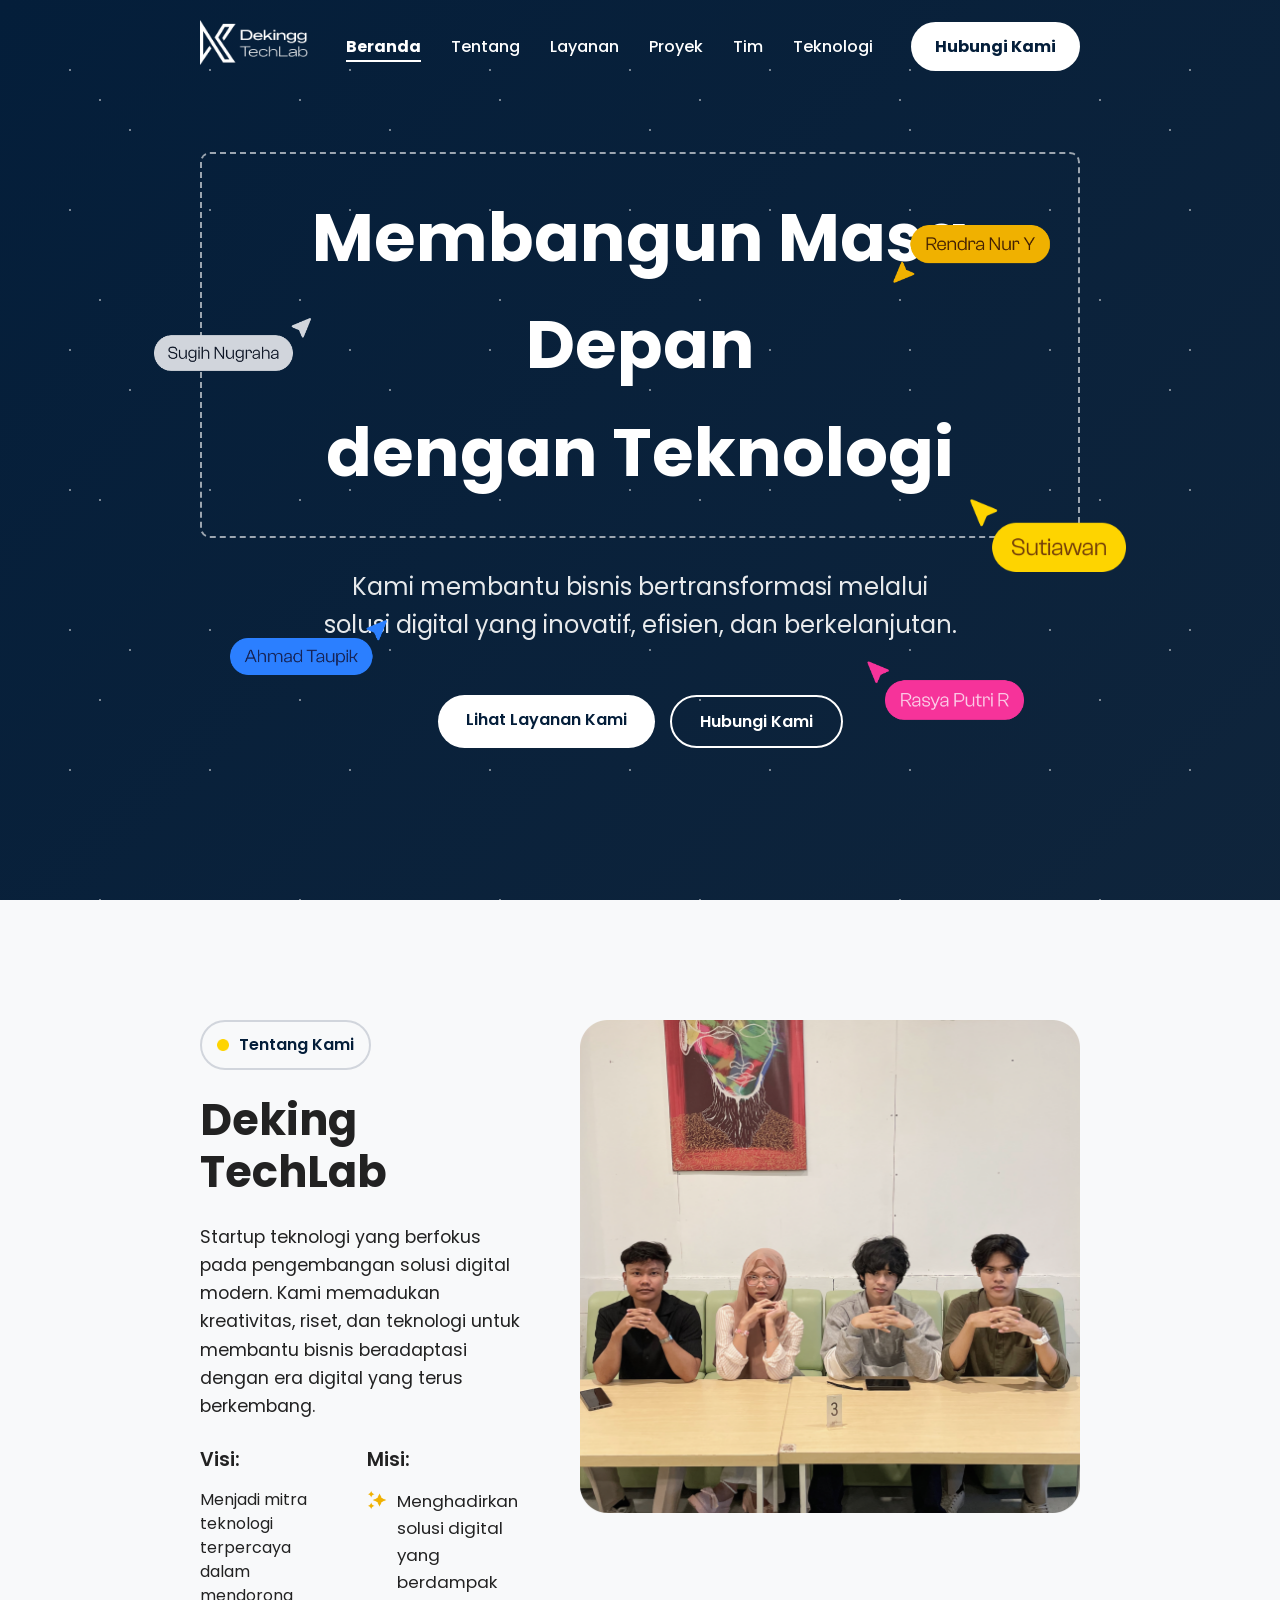
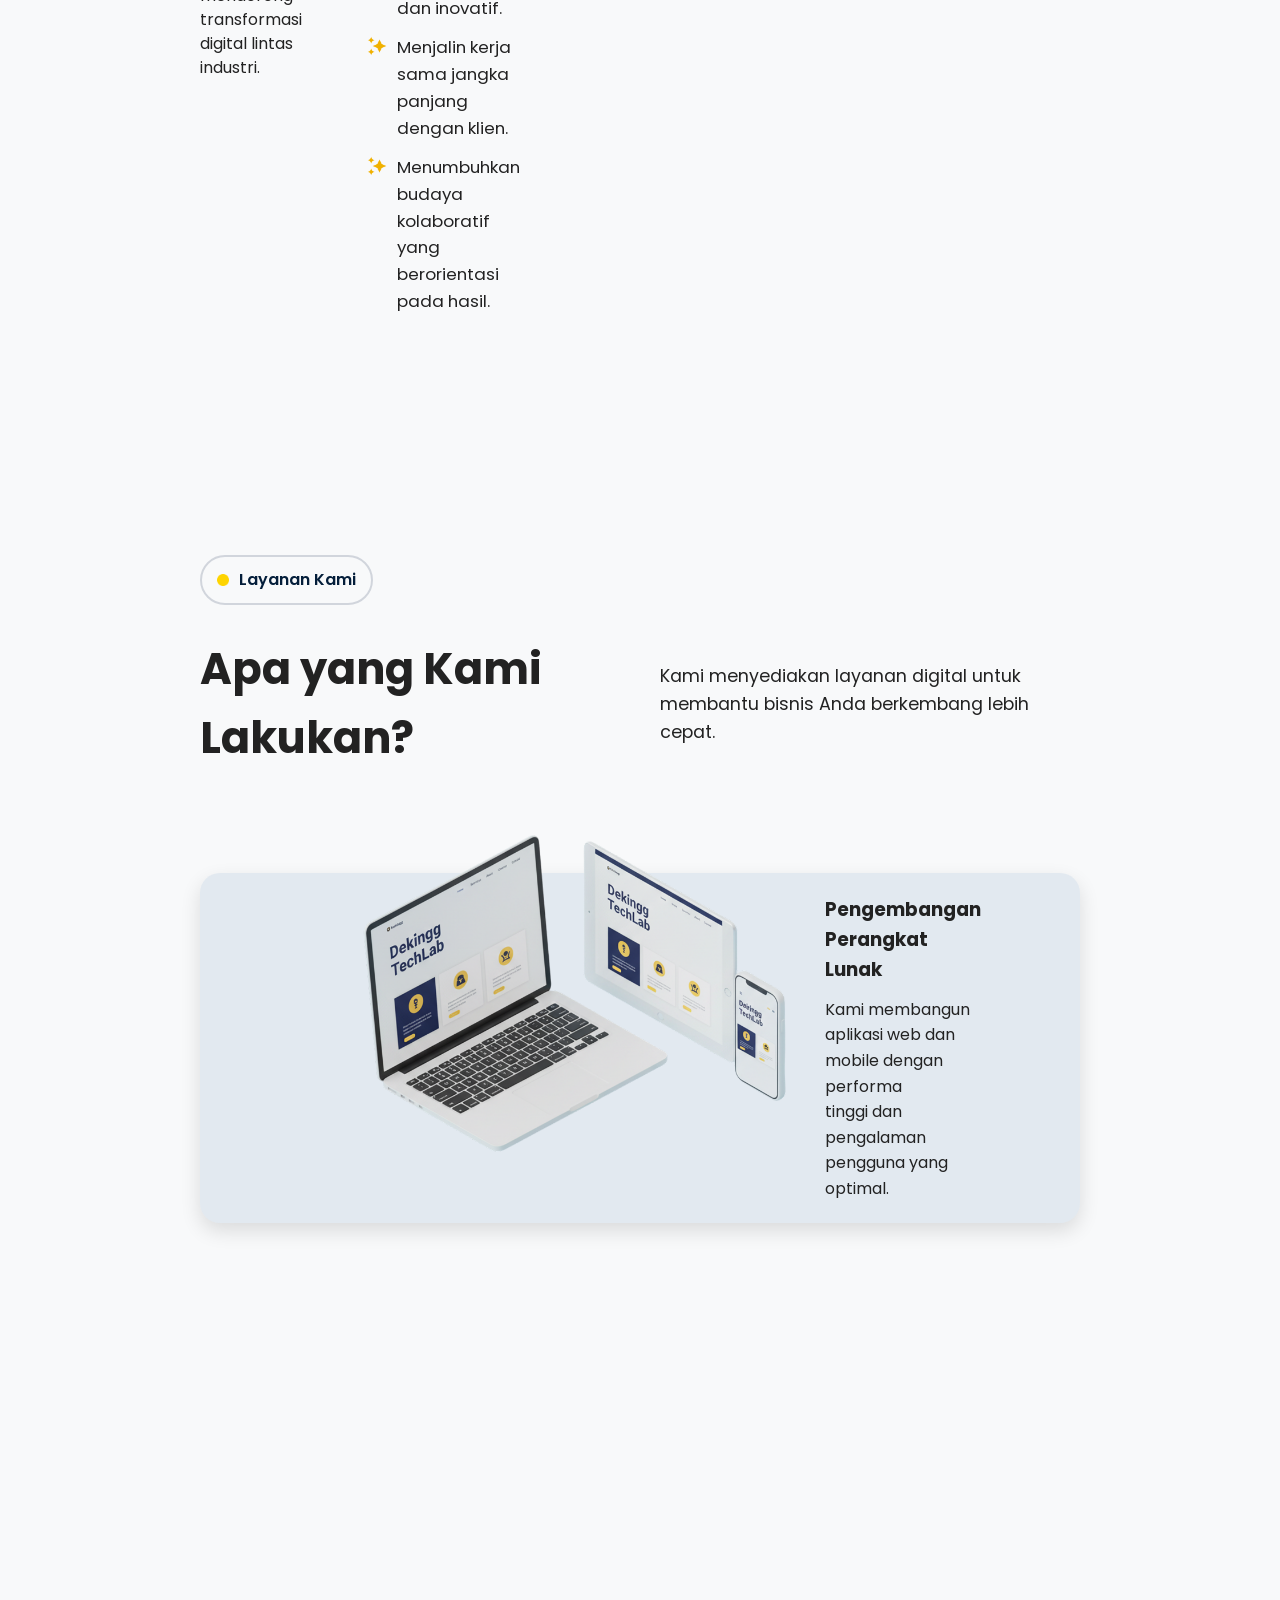
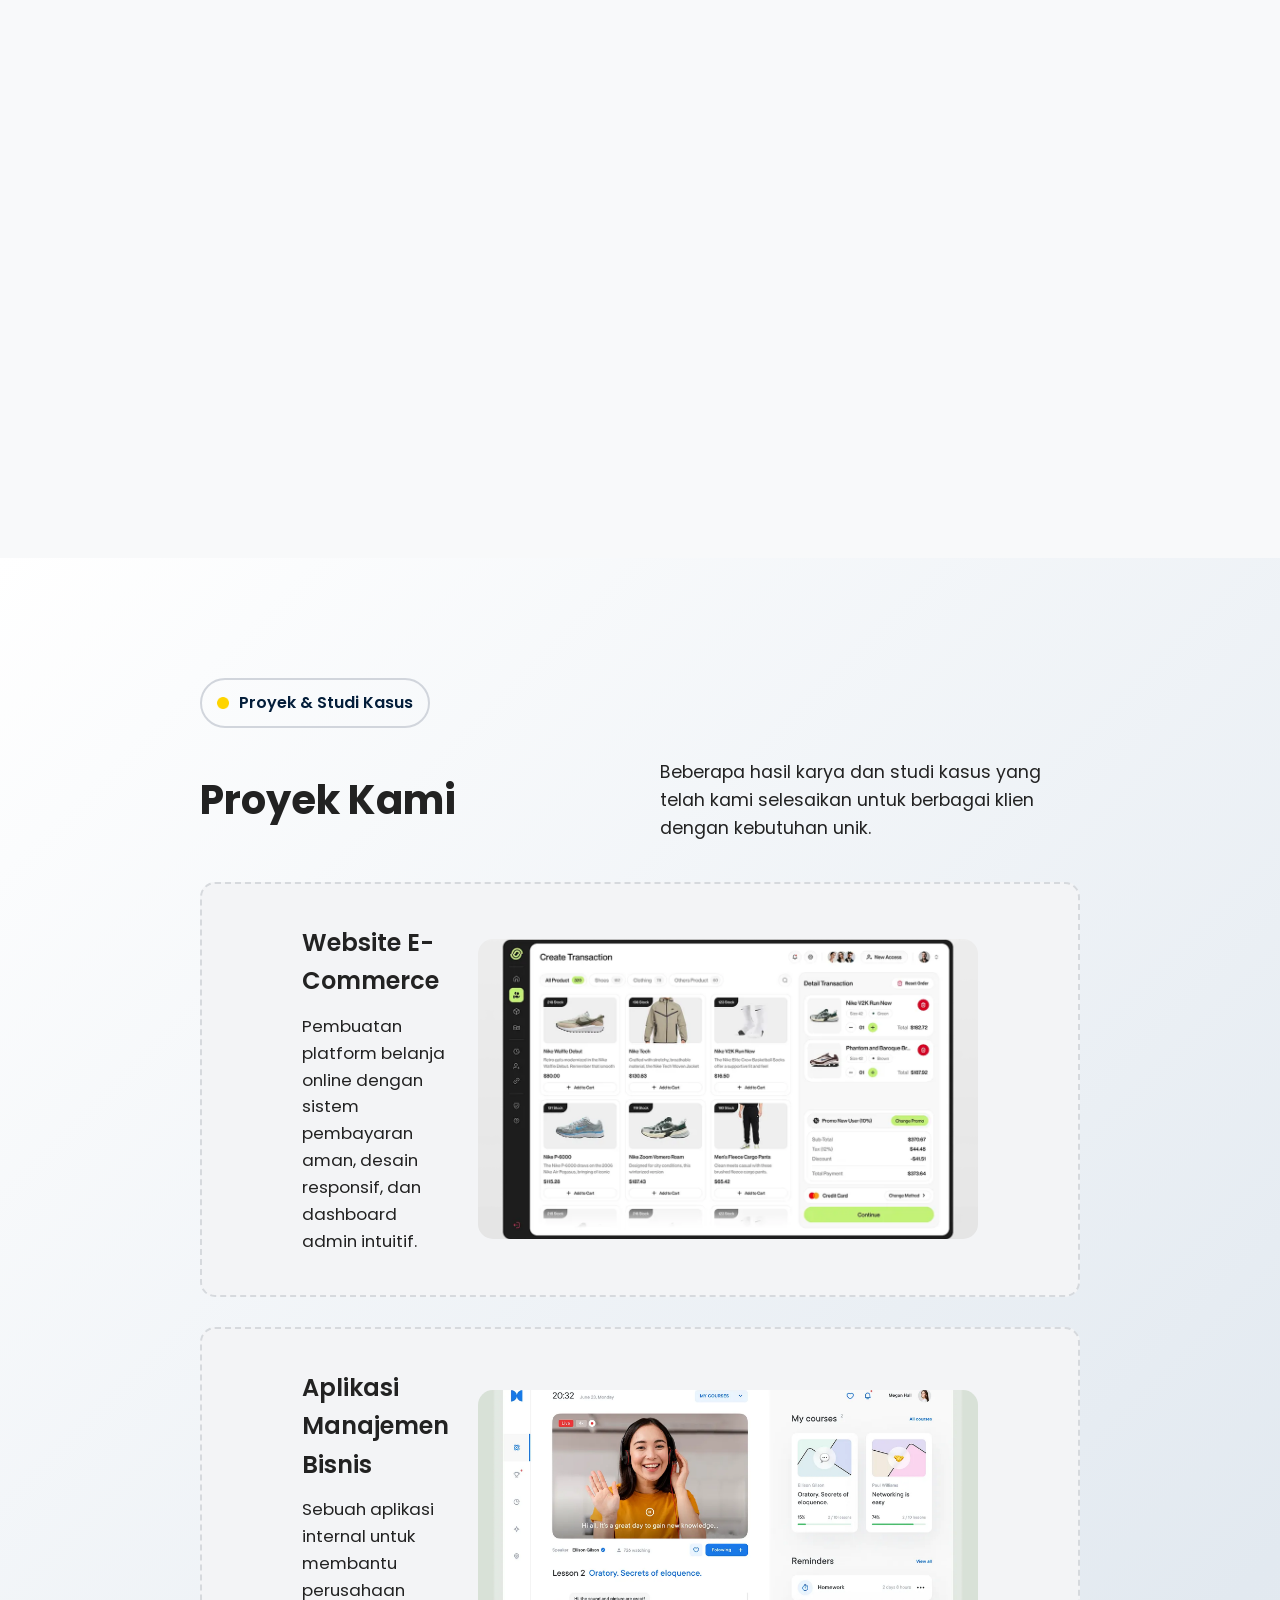
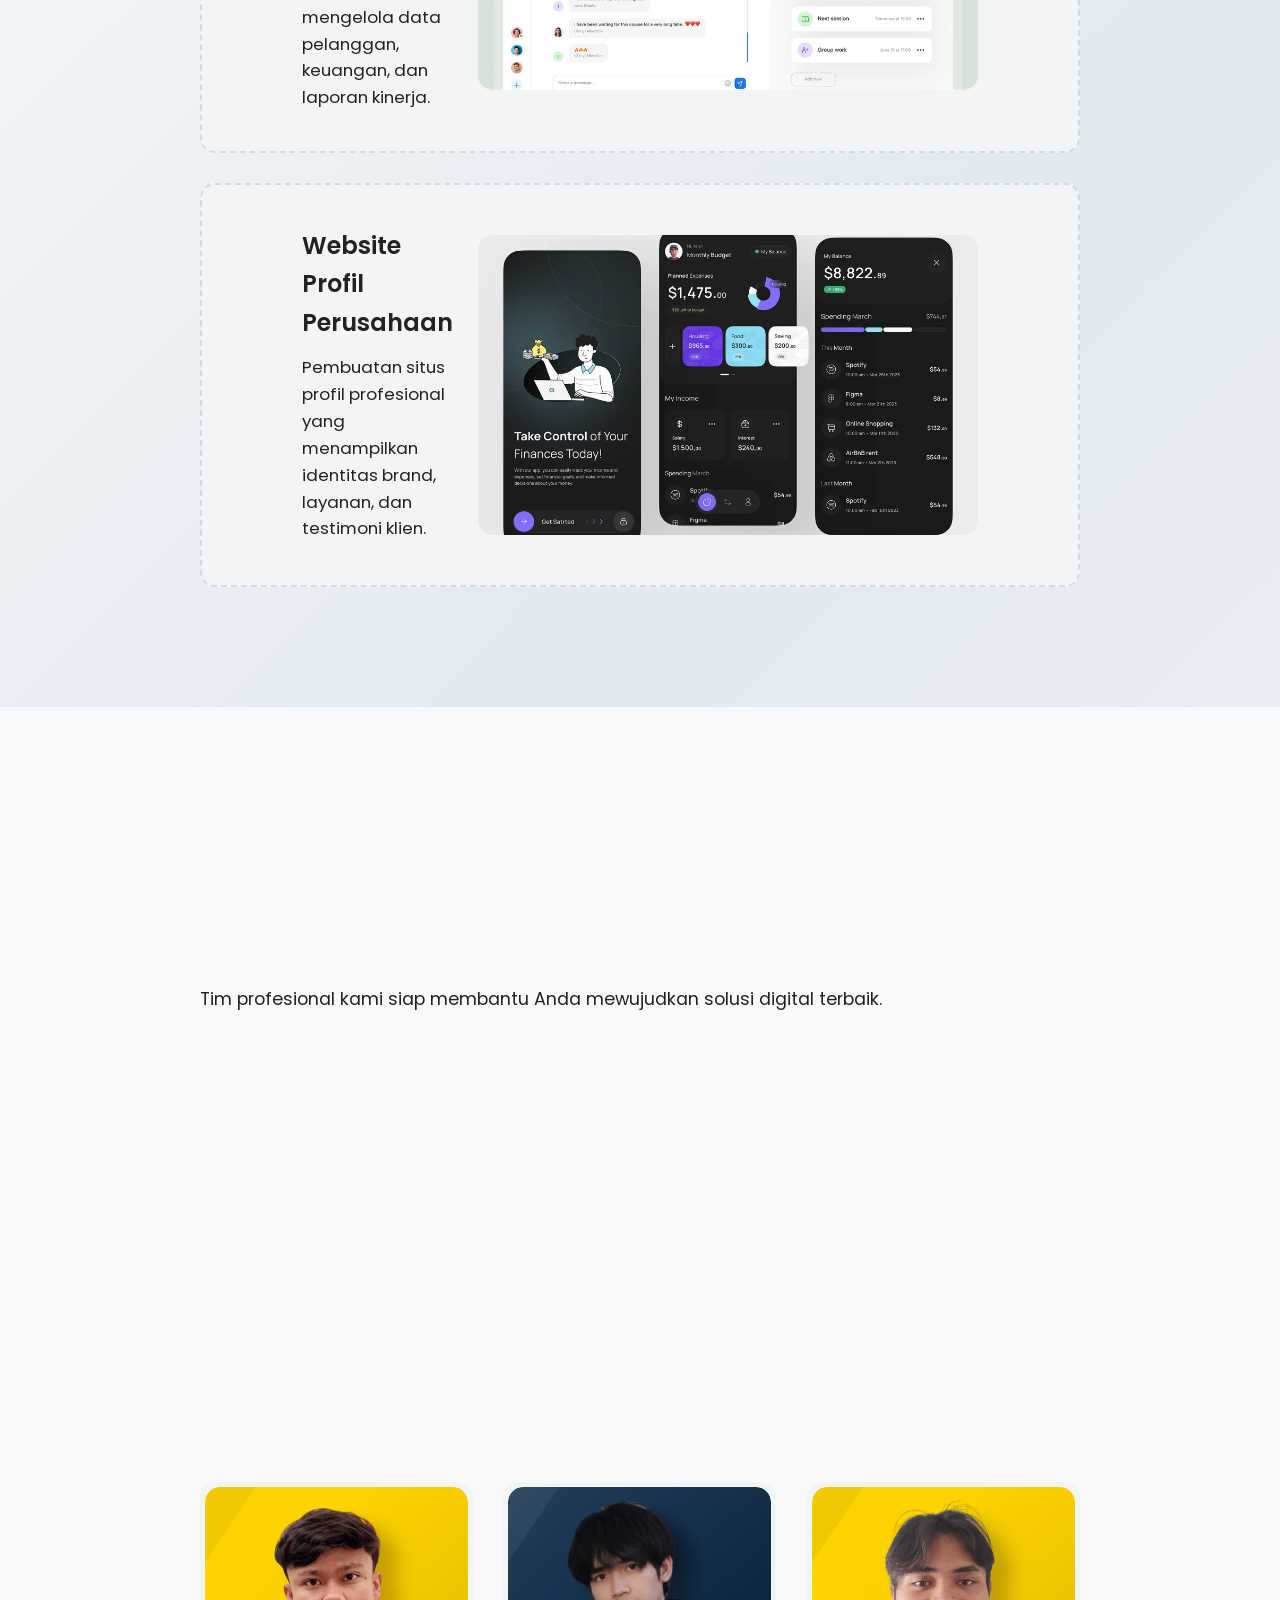
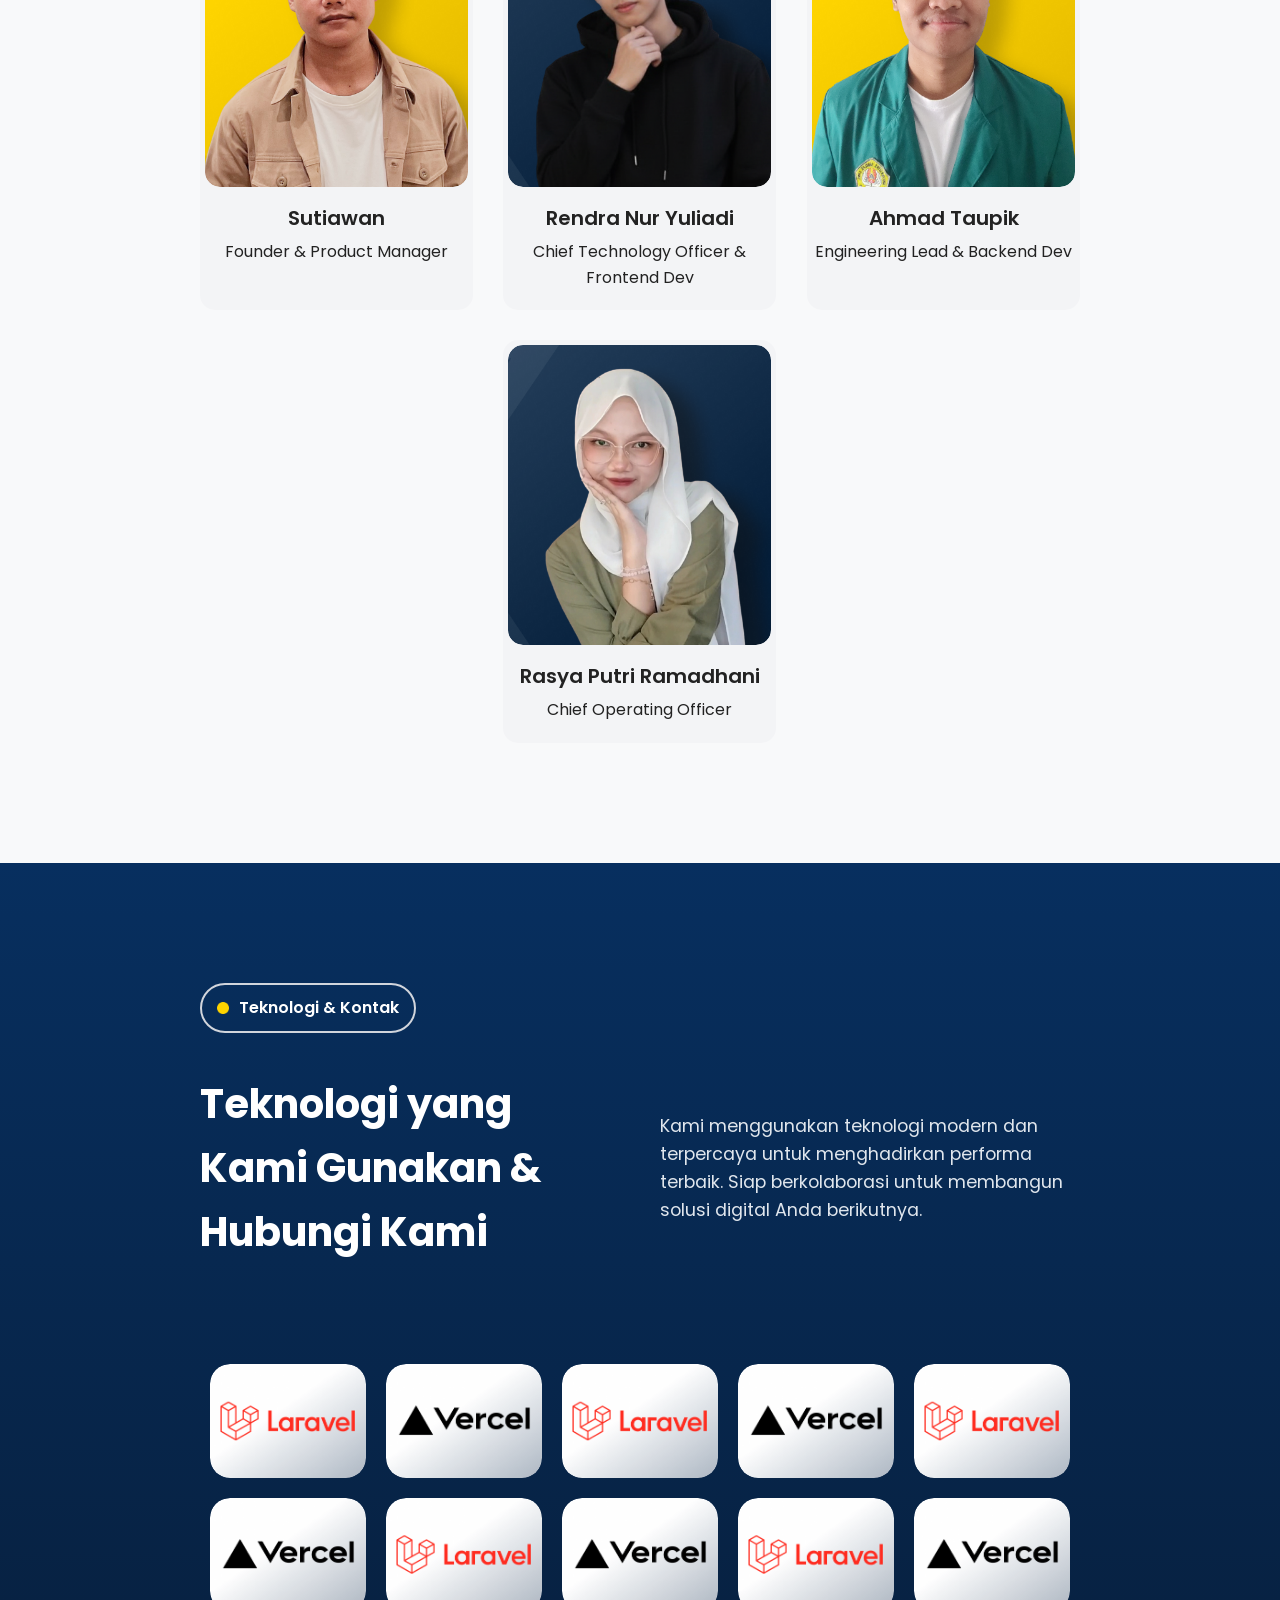
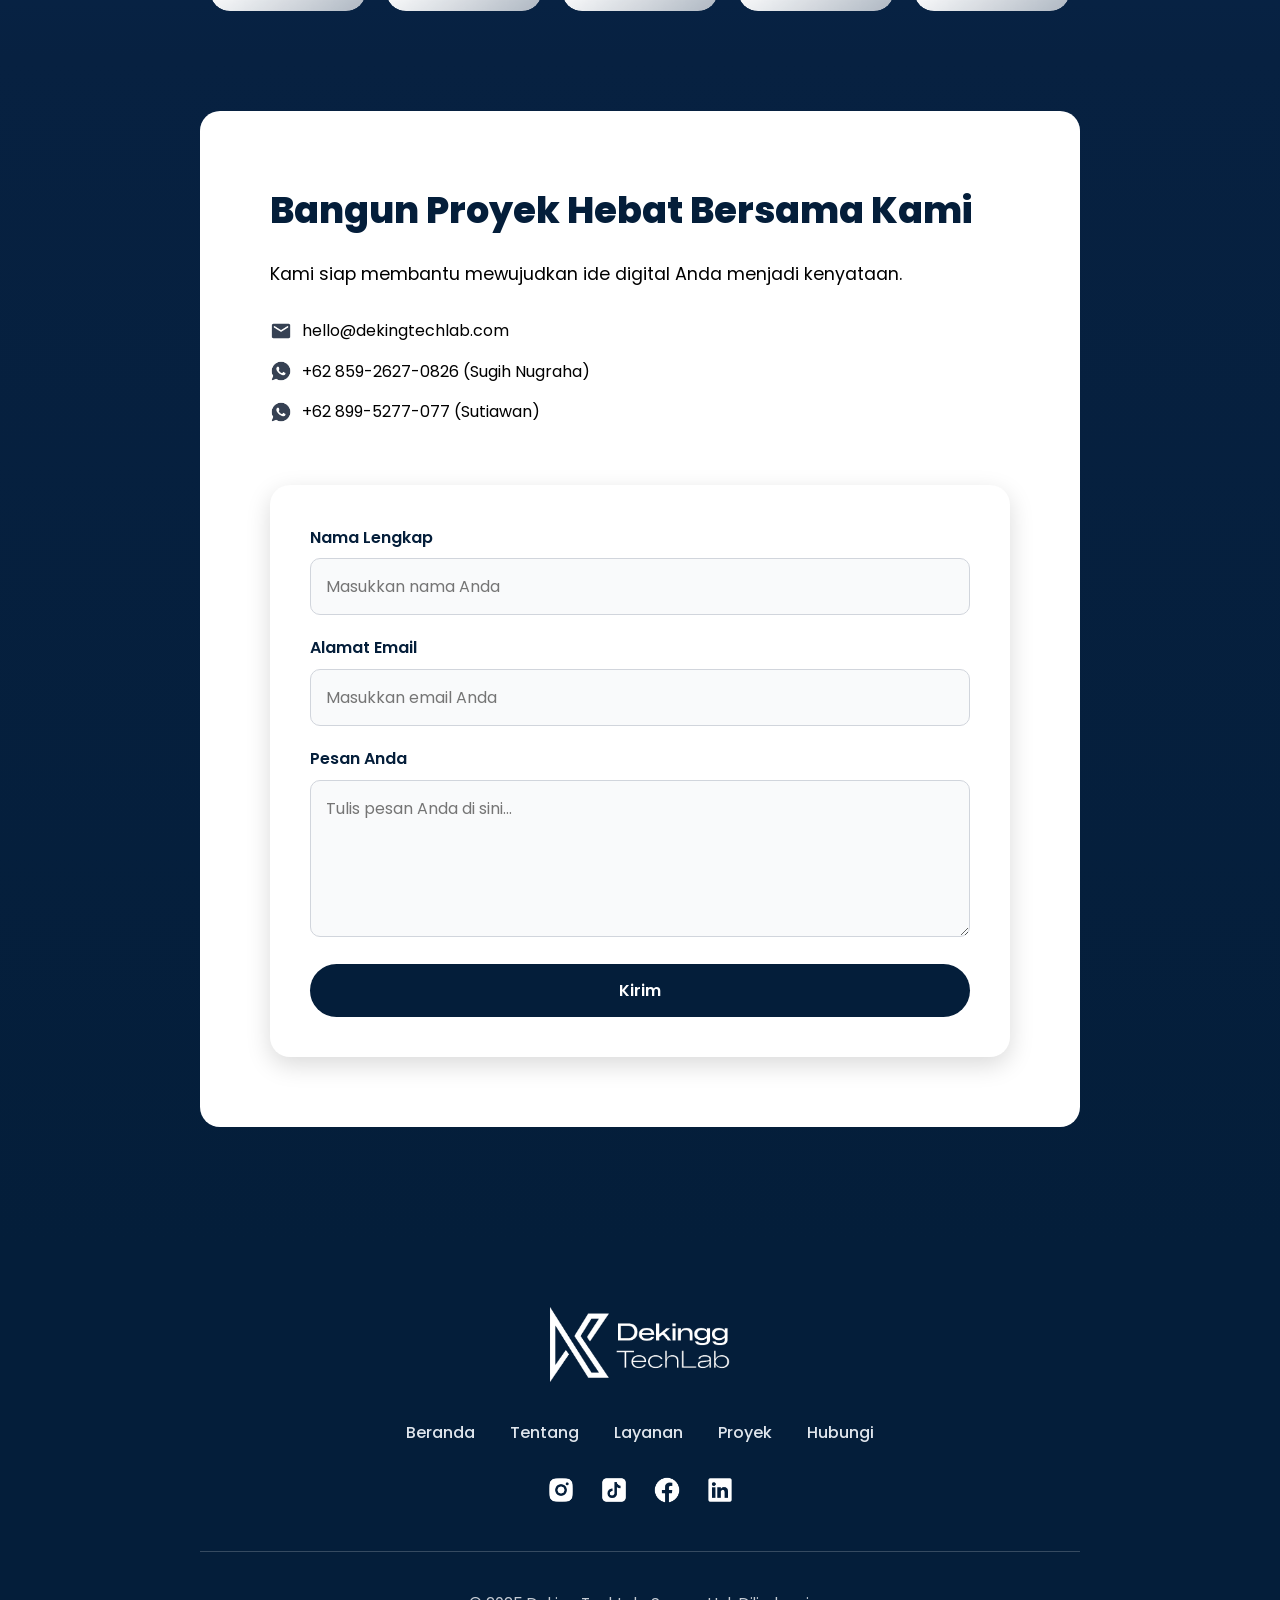
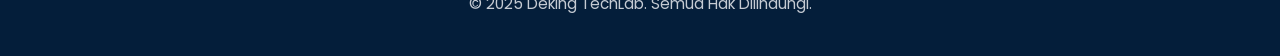
==== commit 7ca7dcbc: "update-3" ====
--- a/pages/home.html
+++ b/pages/home.html
@@ -247,46 +247,48 @@
       </div>
 
       <!-- List team -->
+       <div class="team-item">
+          <div class="team-img">
+            <img src="/assets/img/IMG-CardTean(5).png" alt="Team 5">
+          </div>
+          <h2>Moch. Sugih Nugraha</h2>
+          <p>Founder & Chief Executive Officer</p>
+        </div>
+
       <div class="list-team">
         <div class="team-item">
           <div class="team-img">
             <img src="/assets/img/IMG-CardTean(1).png" alt="Team 1">
           </div>
-          <h2>Sutiawan bin Edi</h2>
-          <p>Front End Developer</p>
+          <h2>Sutiawan</h2>
+          <p>Founder & Product Manager</p>
         </div>
 
         <div class="team-item">
           <div class="team-img">
             <img src="/assets/img/IMG-CardTean(2).png" alt="Team 2">
           </div>
-          <h2>Rendra</h2>
-          <p>UI/UX Designer</p>
+          <h2>Rendra Nur Yuliadi</h2>
+          <p>Chief Technology Officer & Frontend Dev</p>
         </div>
 
         <div class="team-item">
           <div class="team-img">
             <img src="/assets/img/IMG-CardTean(3).png" alt="Team 3">
           </div>
-          <h2>Budi Santoso</h2>
-          <p>Back End Developer</p>
+          <h2>Ahmad Taupik</h2>
+          <p>Engineering Lead & Backend Dev</p>
         </div>
 
         <div class="team-item">
           <div class="team-img">
             <img src="/assets/img/IMG-CardTean(4).png" alt="Team 4">
           </div>
-          <h2>Andi Prasetyo</h2>
-          <p>Digital Marketing</p>
-        </div>
-
-        <div class="team-item">
-          <div class="team-img">
-            <img src="/assets/img/IMG-CardTean(5).png" alt="Team 5">
-          </div>
-          <h2>Dewi Lestari</h2>
-          <p>Project Manager</p>
-        </div>
+          <h2>Rasya Putri Ramadhani</h2>
+          <p>Chief Operating Officer</p>
+        </div>
+
+        
       </div>
 
     </div>
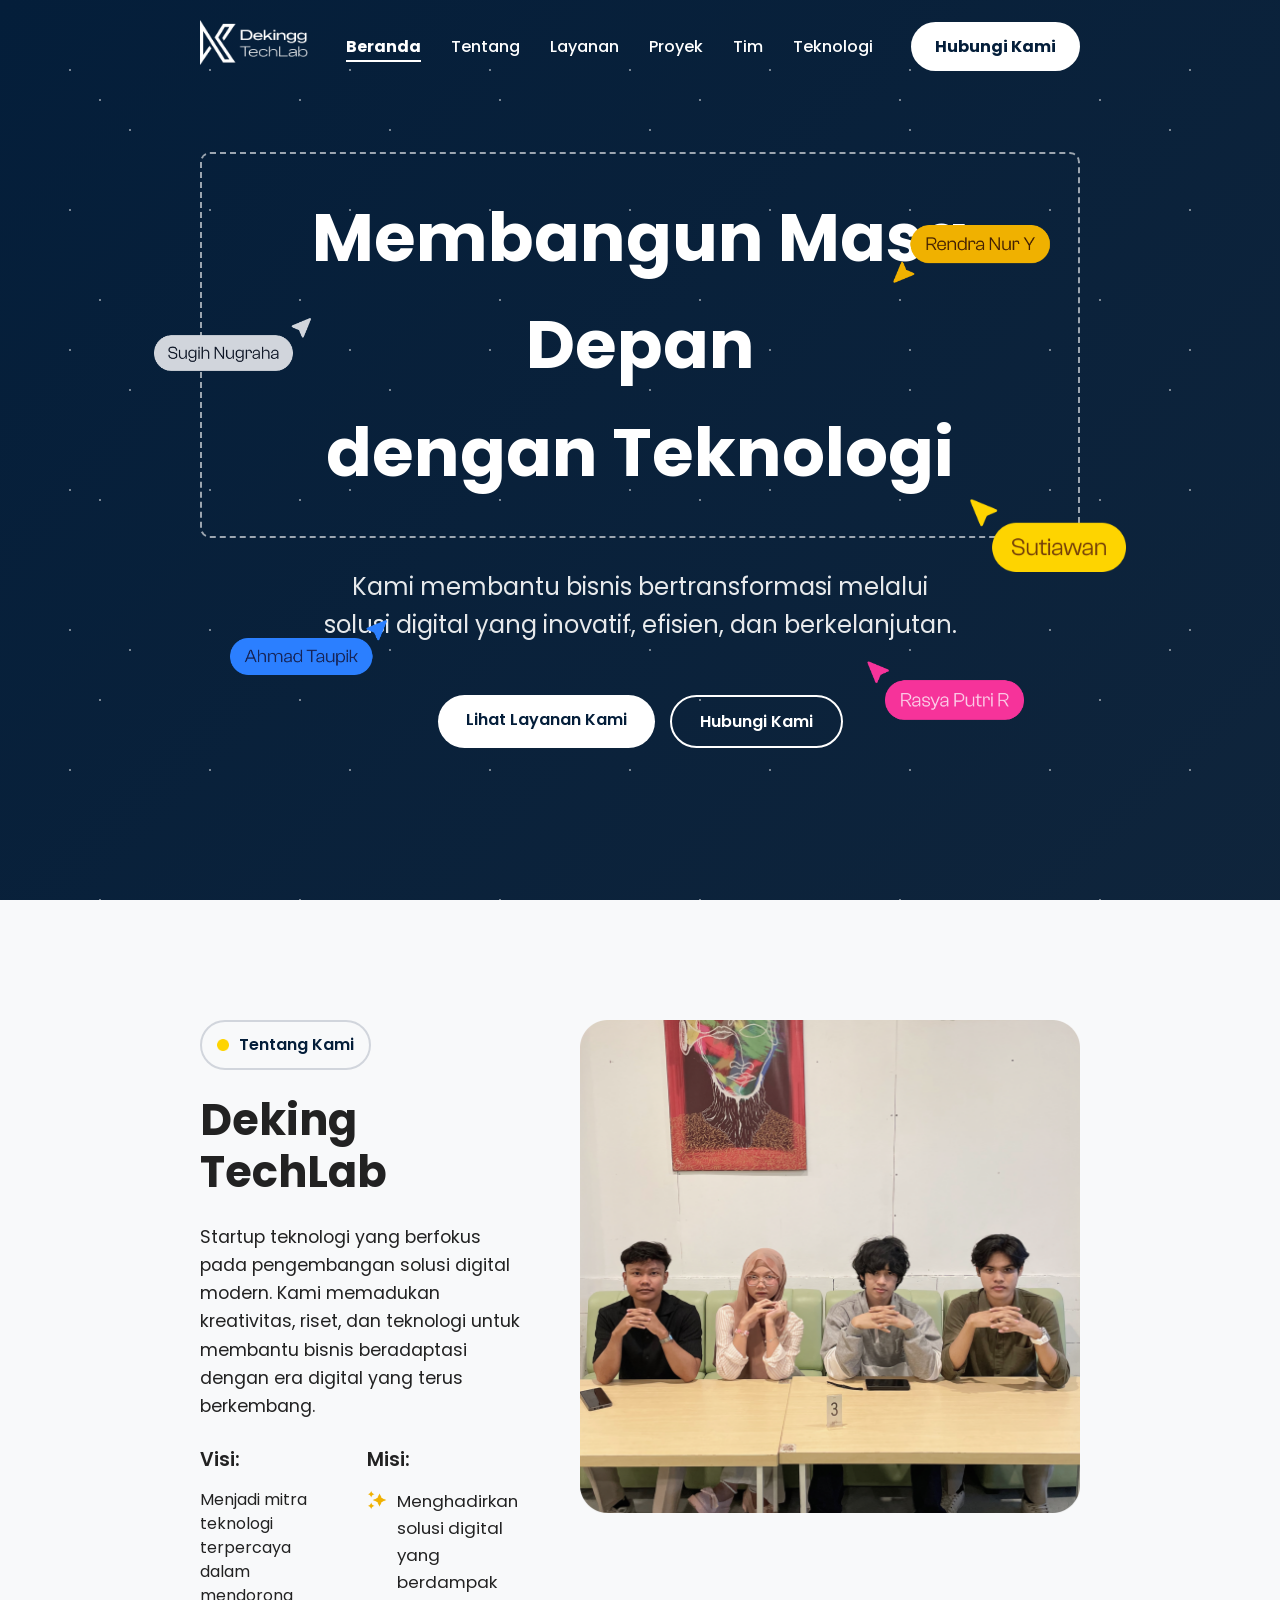
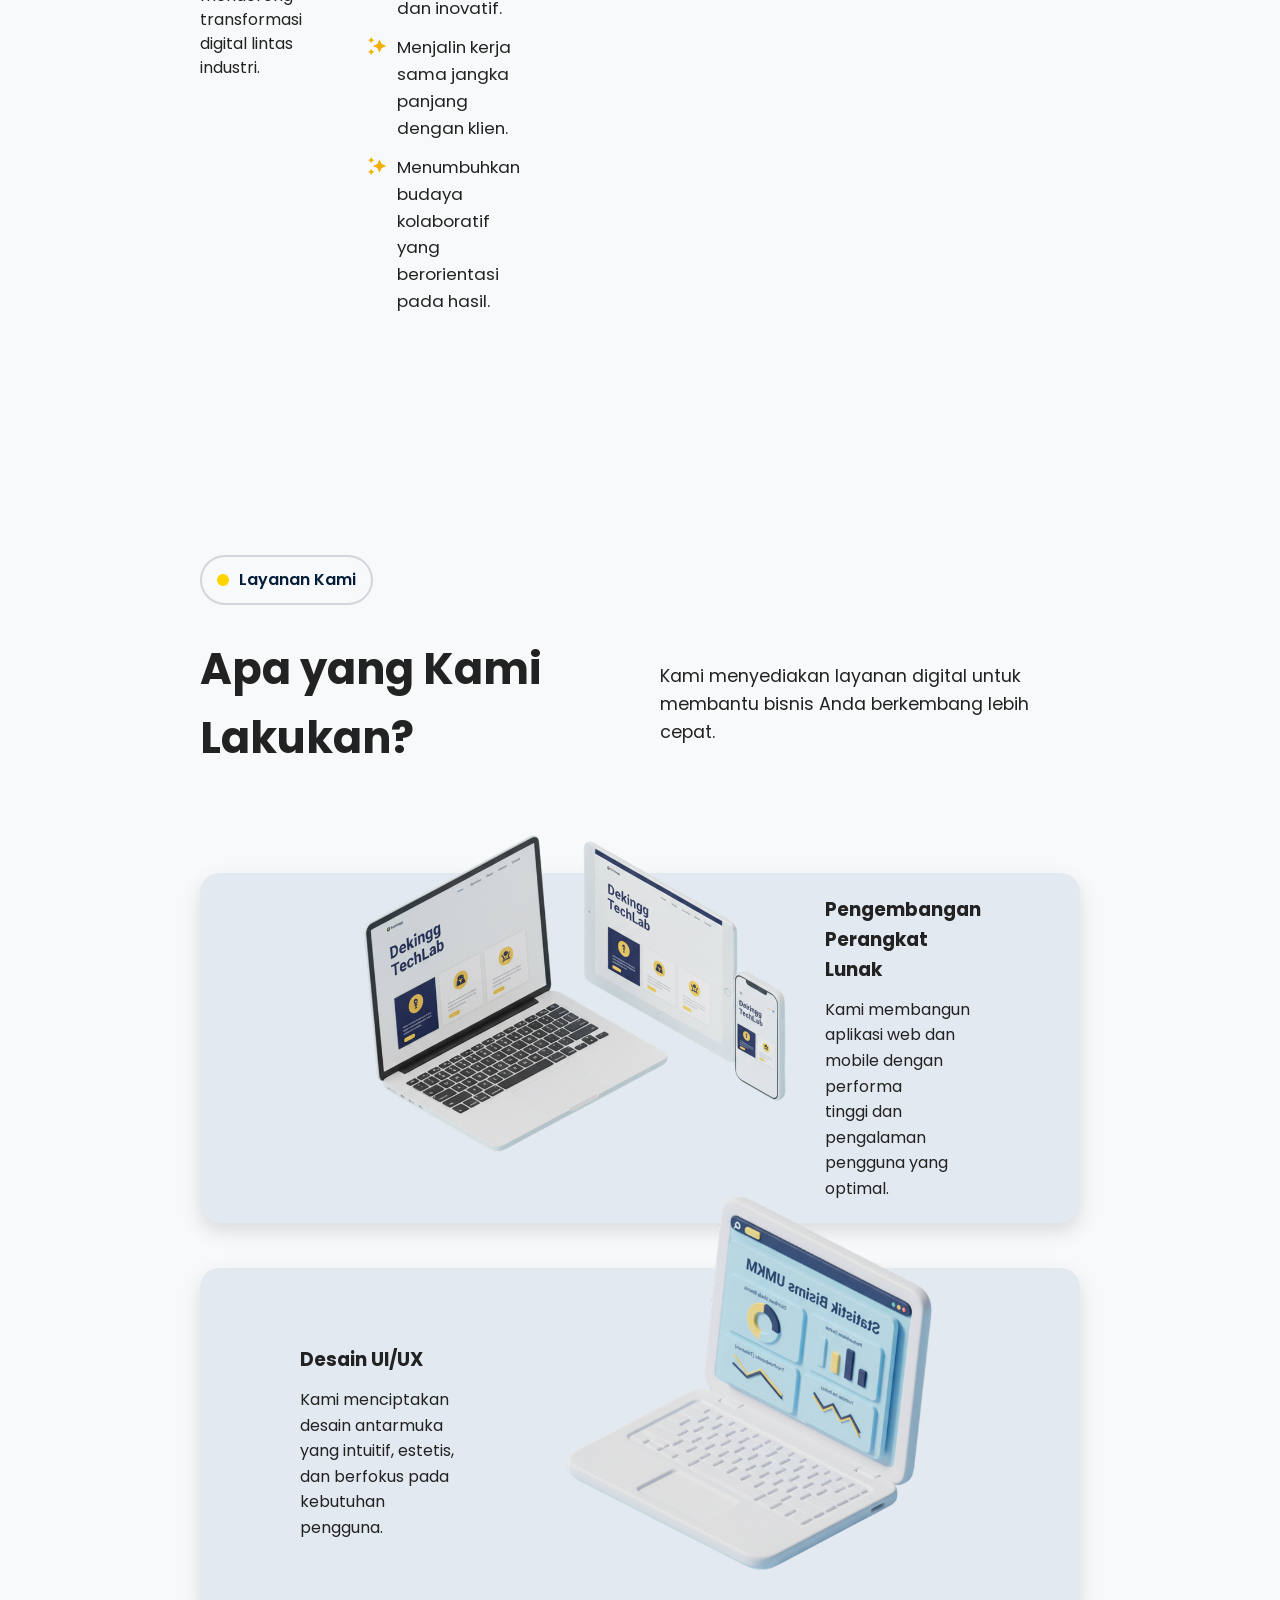
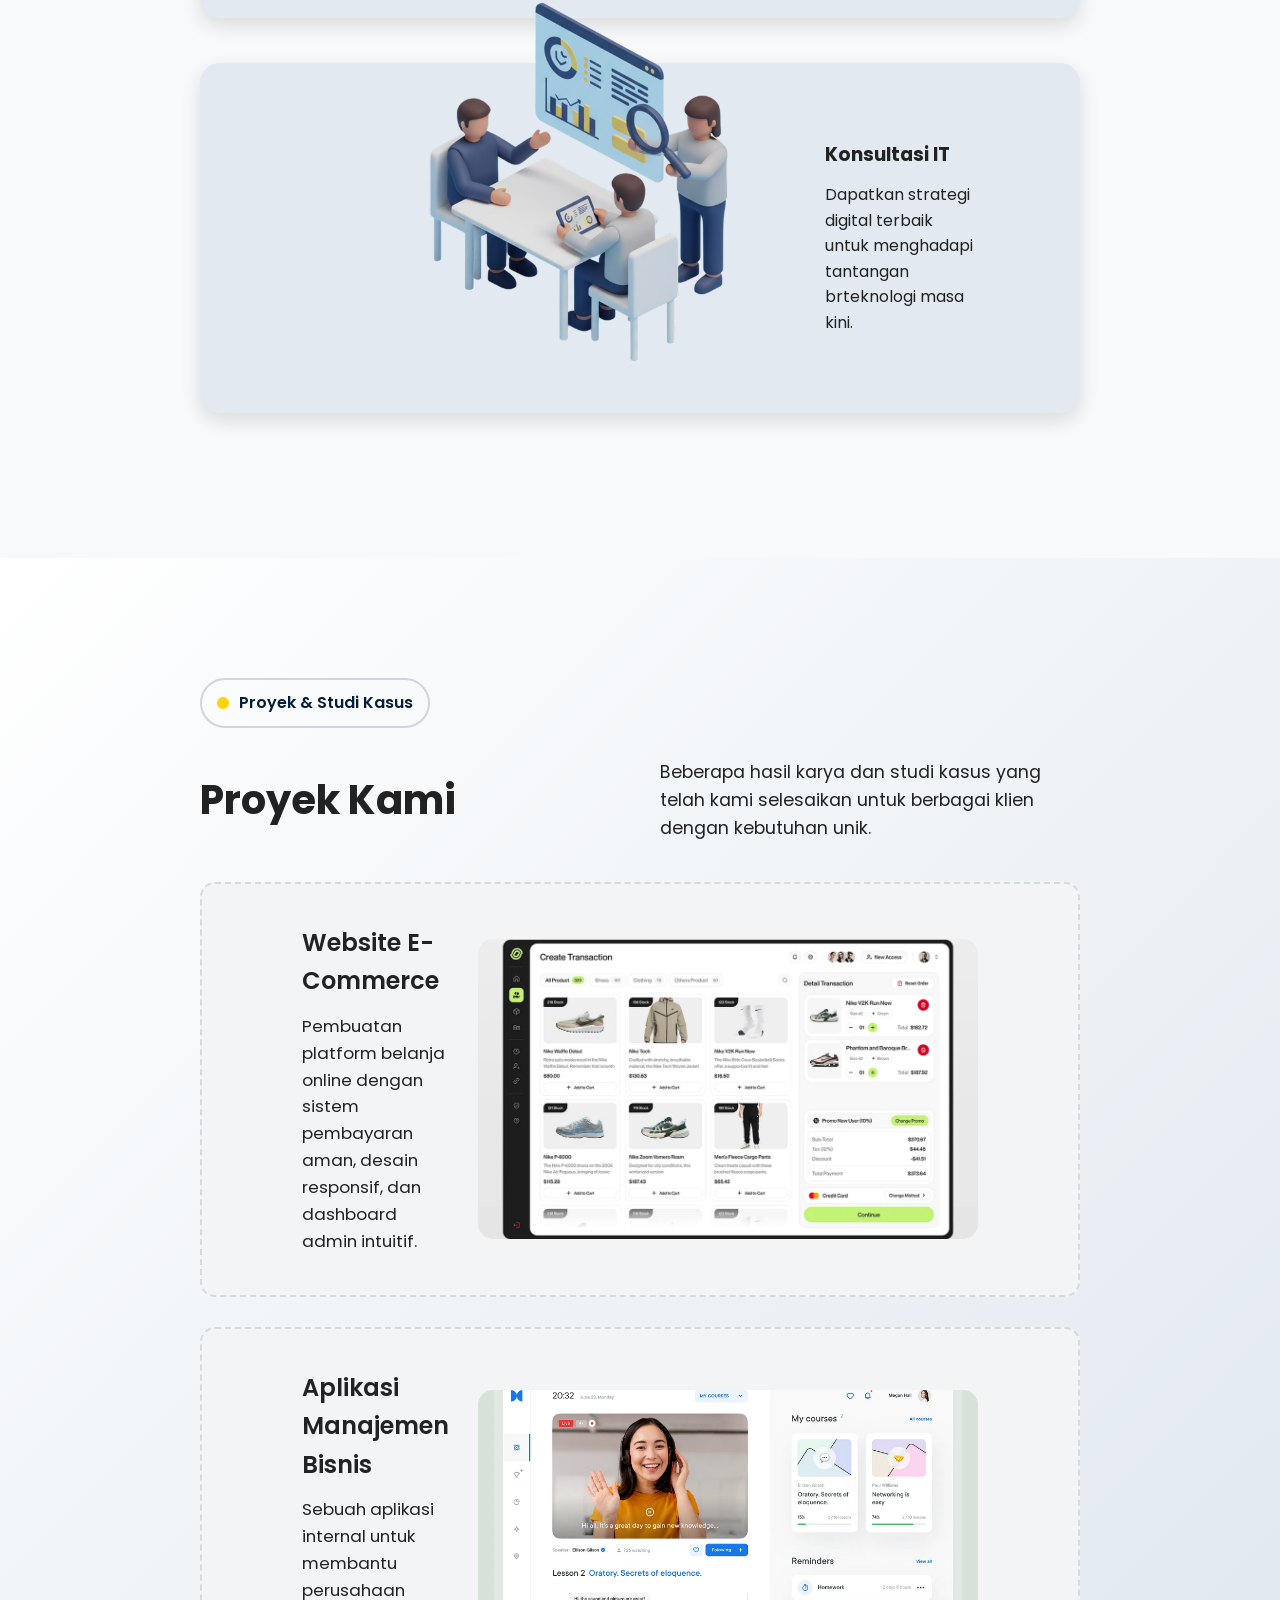
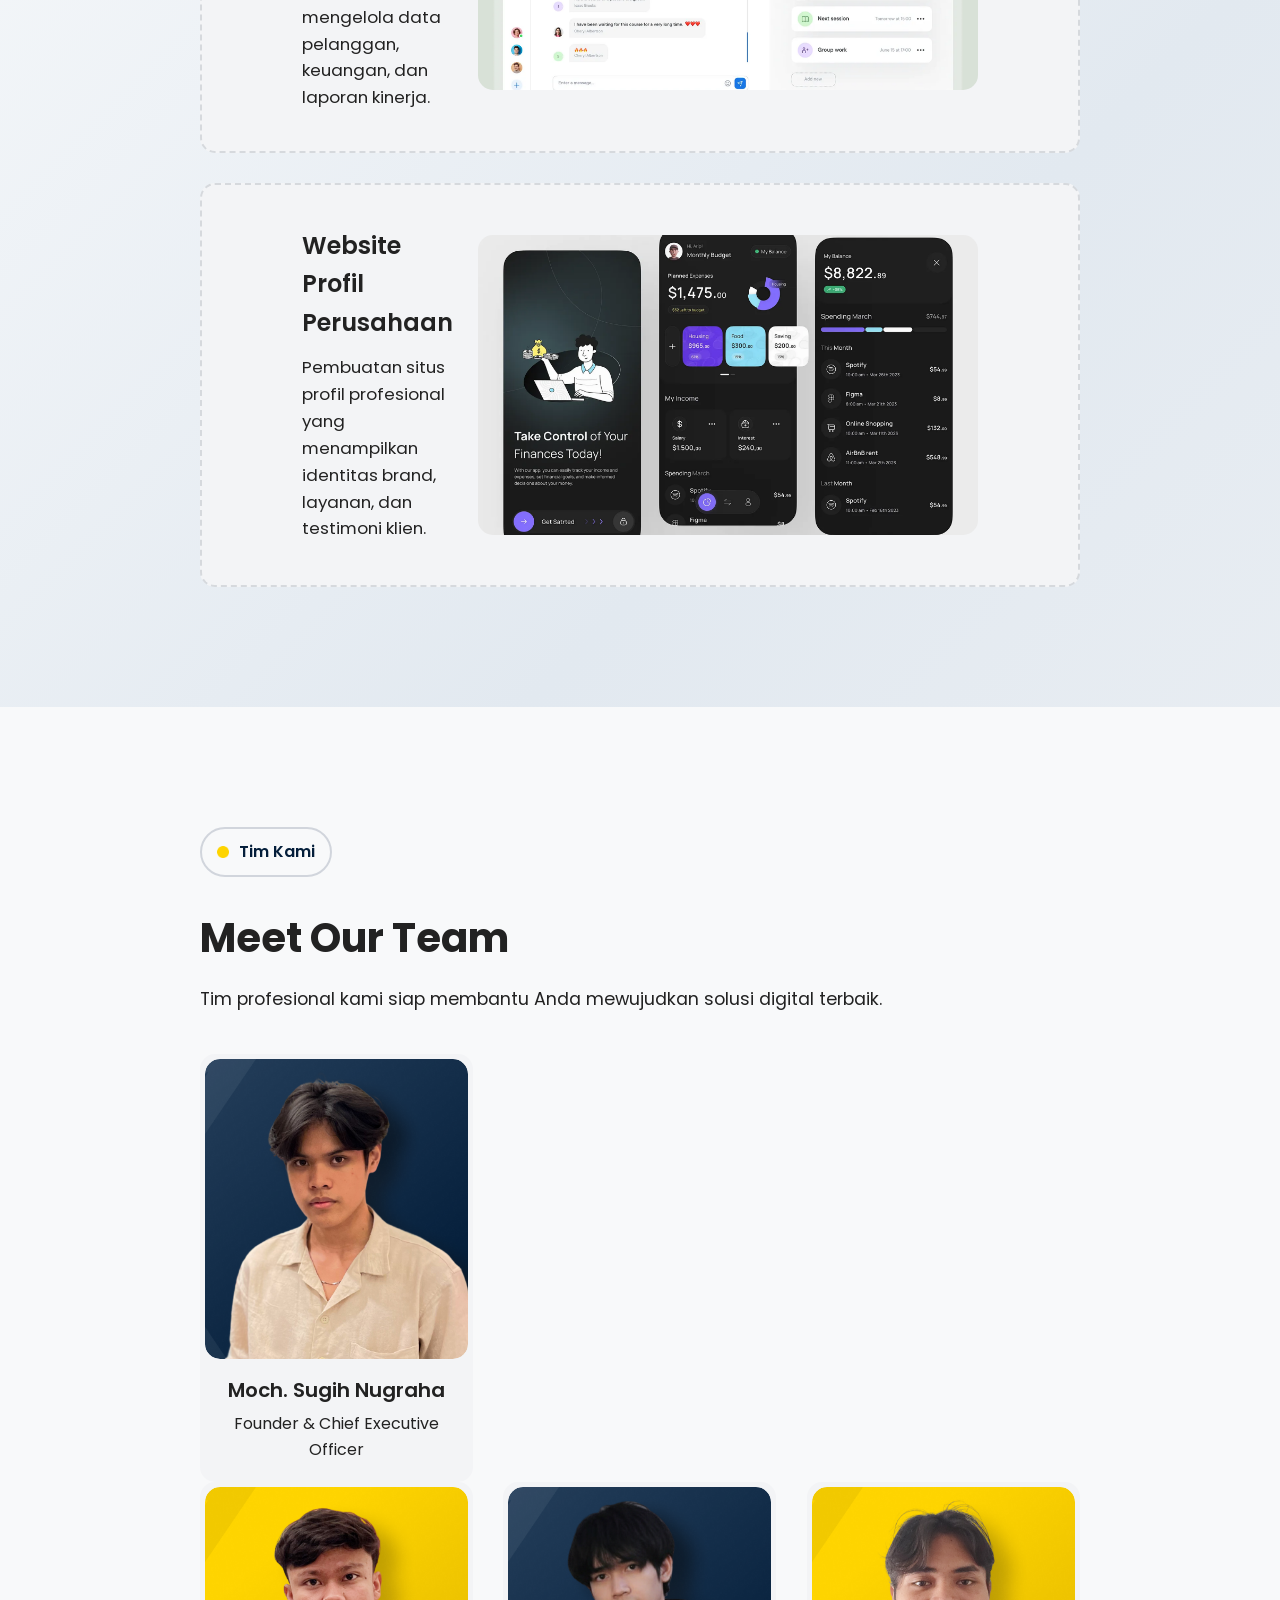
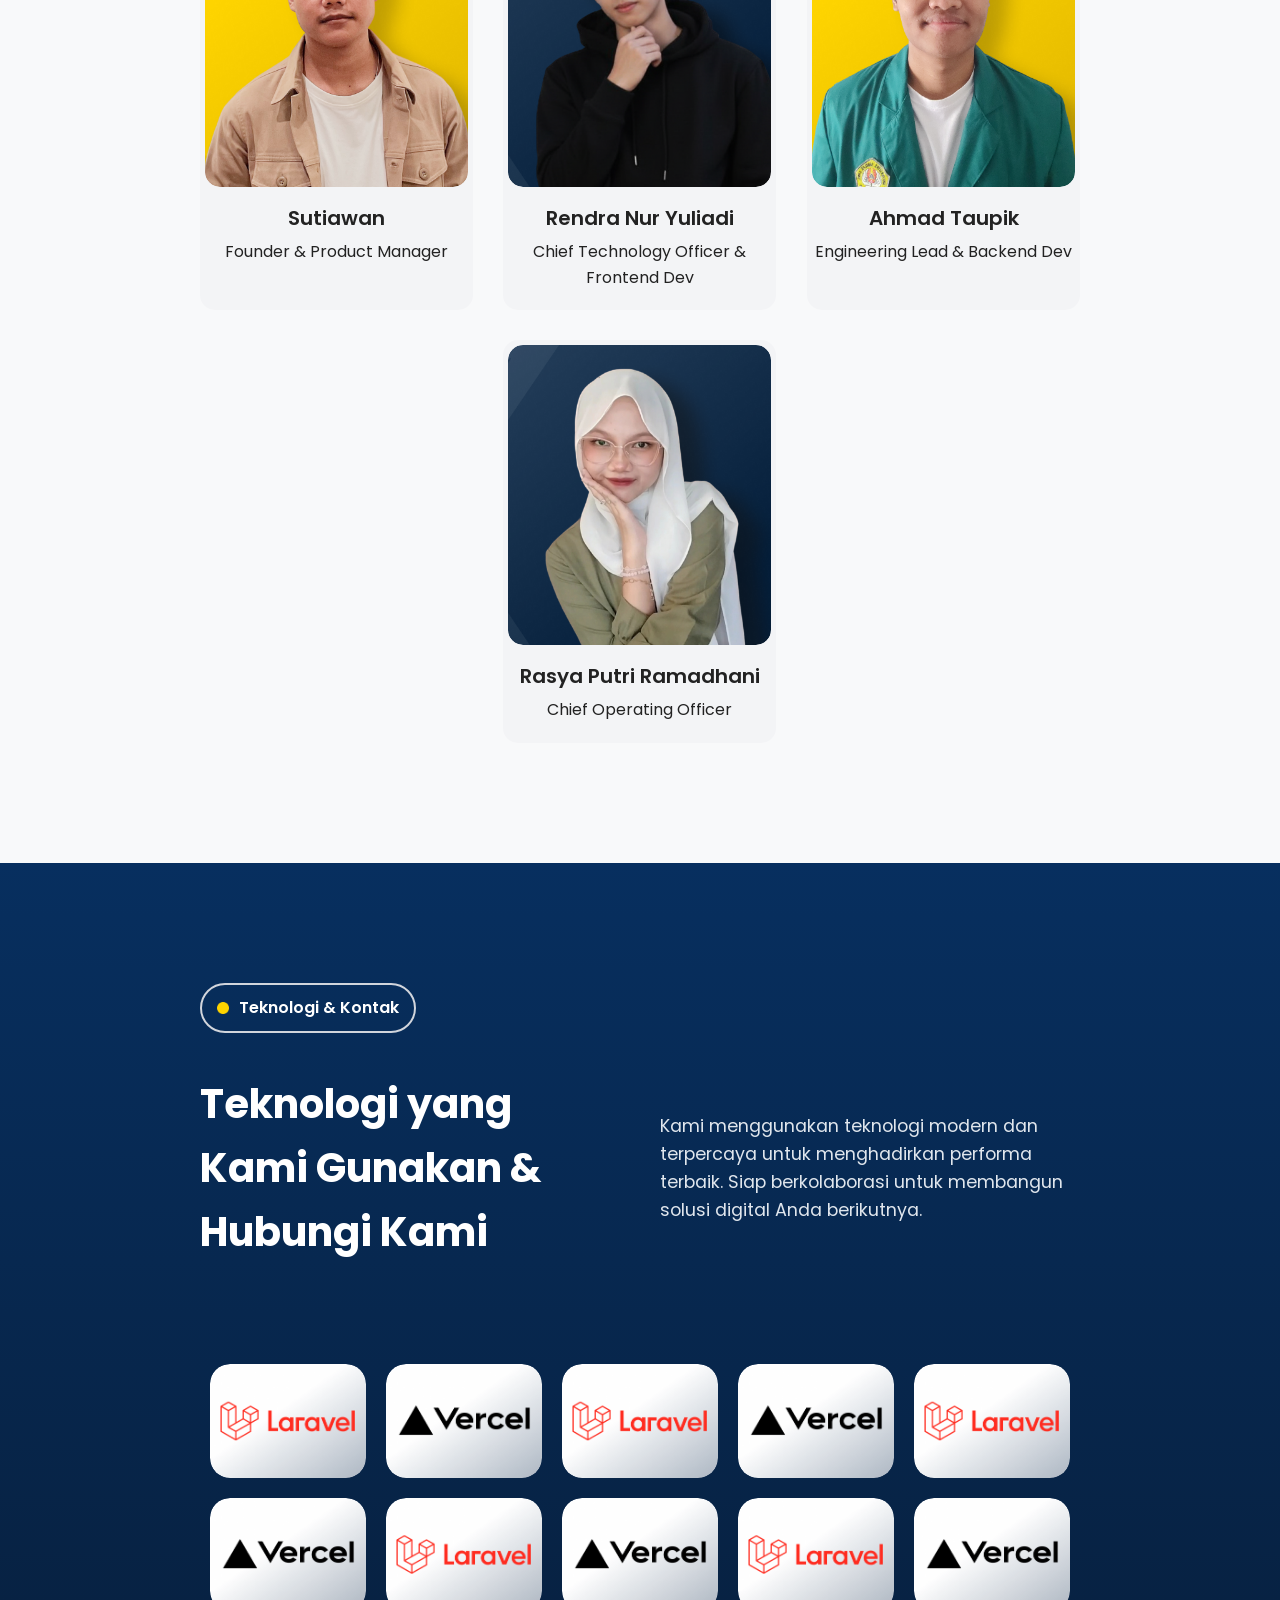
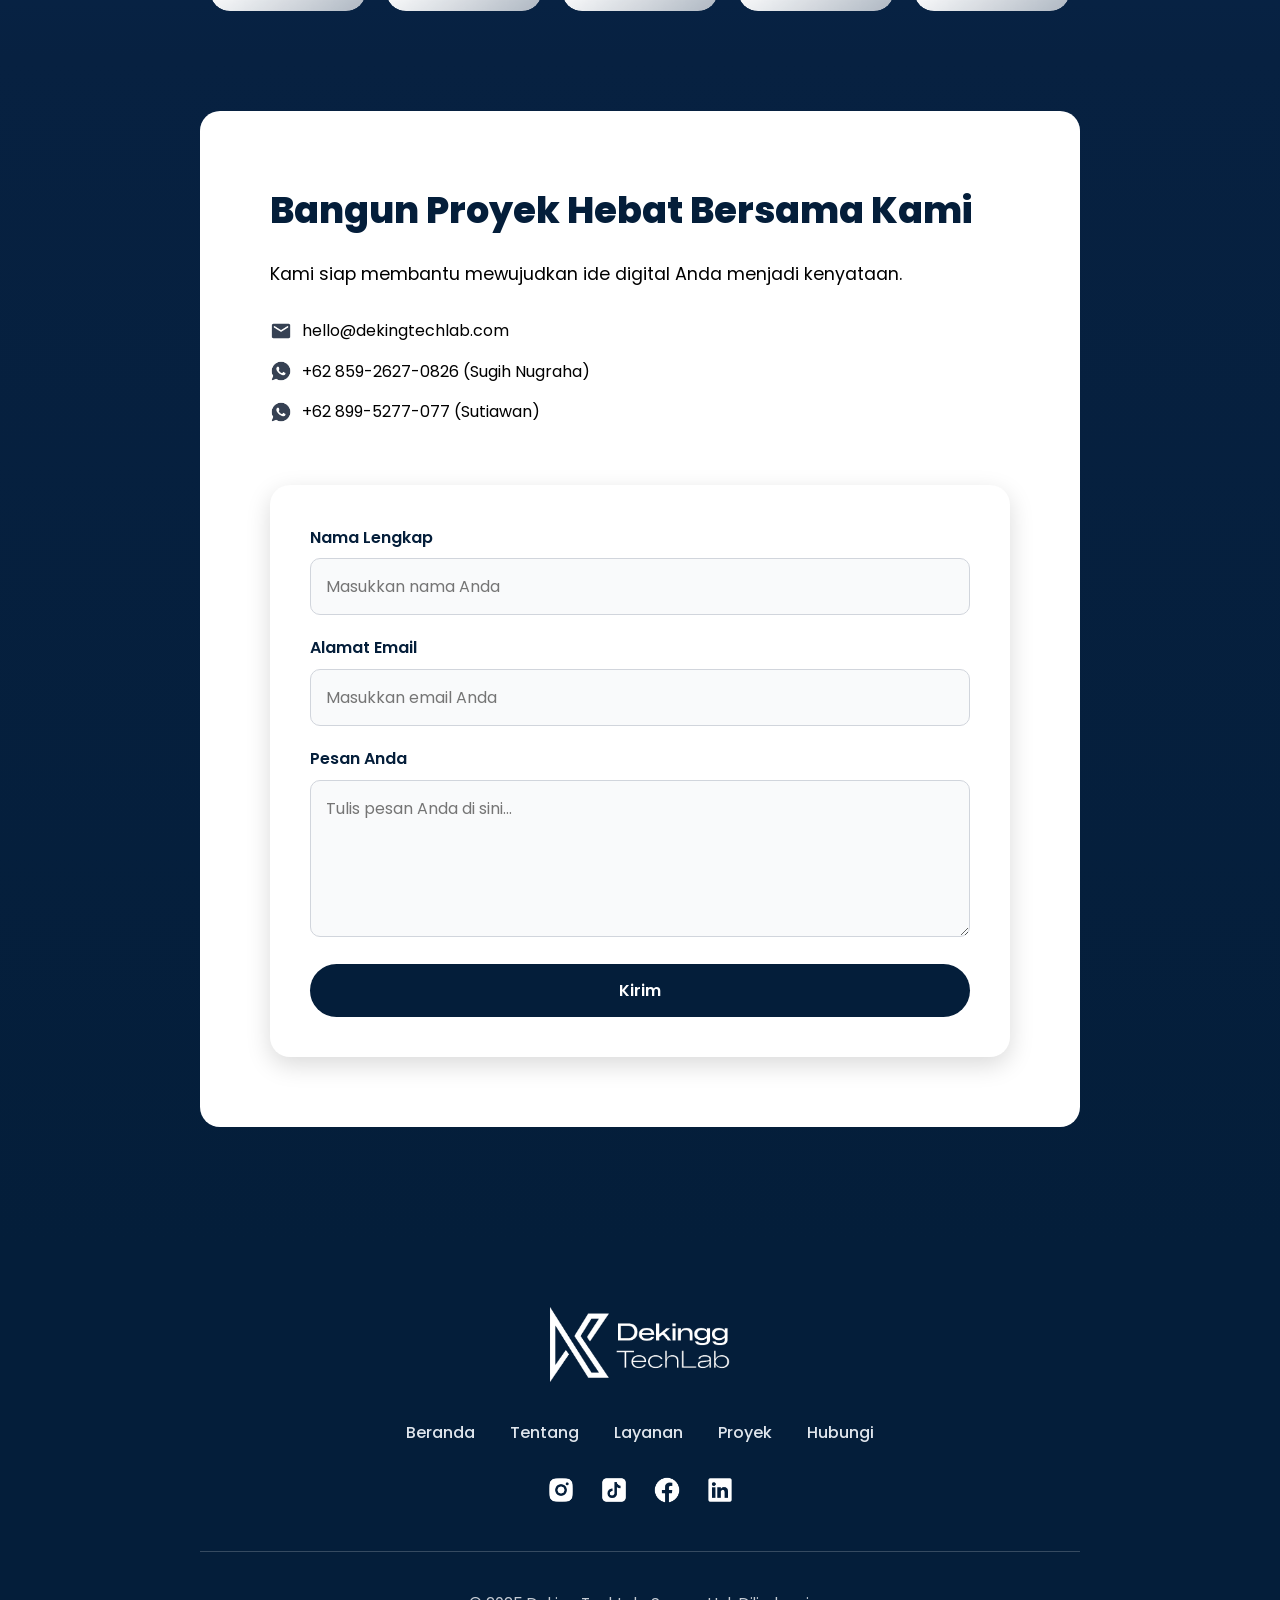
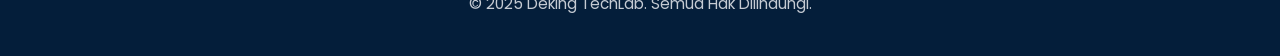
==== commit 26bedeea: "update-5" ====
--- a/pages/home.html
+++ b/pages/home.html
@@ -249,7 +249,7 @@
       <!-- List team -->
        <div class="team-item">
           <div class="team-img">
-            <img src="/assets/img/IMG-CardTean(5).png" alt="Team 5">
+            <img src="/assets/img/IMG-CardTean(5).png" alt="Team 1">
           </div>
           <h2>Moch. Sugih Nugraha</h2>
           <p>Founder & Chief Executive Officer</p>
@@ -258,7 +258,7 @@
       <div class="list-team">
         <div class="team-item">
           <div class="team-img">
-            <img src="/assets/img/IMG-CardTean(1).png" alt="Team 1">
+            <img src="/assets/img/IMG-CardTean(1).png" alt="Team 2">
           </div>
           <h2>Sutiawan</h2>
           <p>Founder & Product Manager</p>
@@ -266,7 +266,7 @@
 
         <div class="team-item">
           <div class="team-img">
-            <img src="/assets/img/IMG-CardTean(2).png" alt="Team 2">
+            <img src="/assets/img/IMG-CardTean(2).png" alt="Team 3">
           </div>
           <h2>Rendra Nur Yuliadi</h2>
           <p>Chief Technology Officer & Frontend Dev</p>
@@ -274,7 +274,7 @@
 
         <div class="team-item">
           <div class="team-img">
-            <img src="/assets/img/IMG-CardTean(3).png" alt="Team 3">
+            <img src="/assets/img/IMG-CardTean(3).png" alt="Team 4">
           </div>
           <h2>Ahmad Taupik</h2>
           <p>Engineering Lead & Backend Dev</p>
@@ -282,7 +282,7 @@
 
         <div class="team-item">
           <div class="team-img">
-            <img src="/assets/img/IMG-CardTean(4).png" alt="Team 4">
+            <img src="/assets/img/IMG-CardTean(4).png" alt="Team 5">
           </div>
           <h2>Rasya Putri Ramadhani</h2>
           <p>Chief Operating Officer</p>
--- a/assets/css/style.css
+++ b/assets/css/style.css
@@ -867,7 +867,7 @@
 /* Header */
 .team-header {
   display: flex;
-  flex-direction: column;
+  flex-wrap:wrap;
   gap: 15px;
   margin-bottom: 40px;
 }
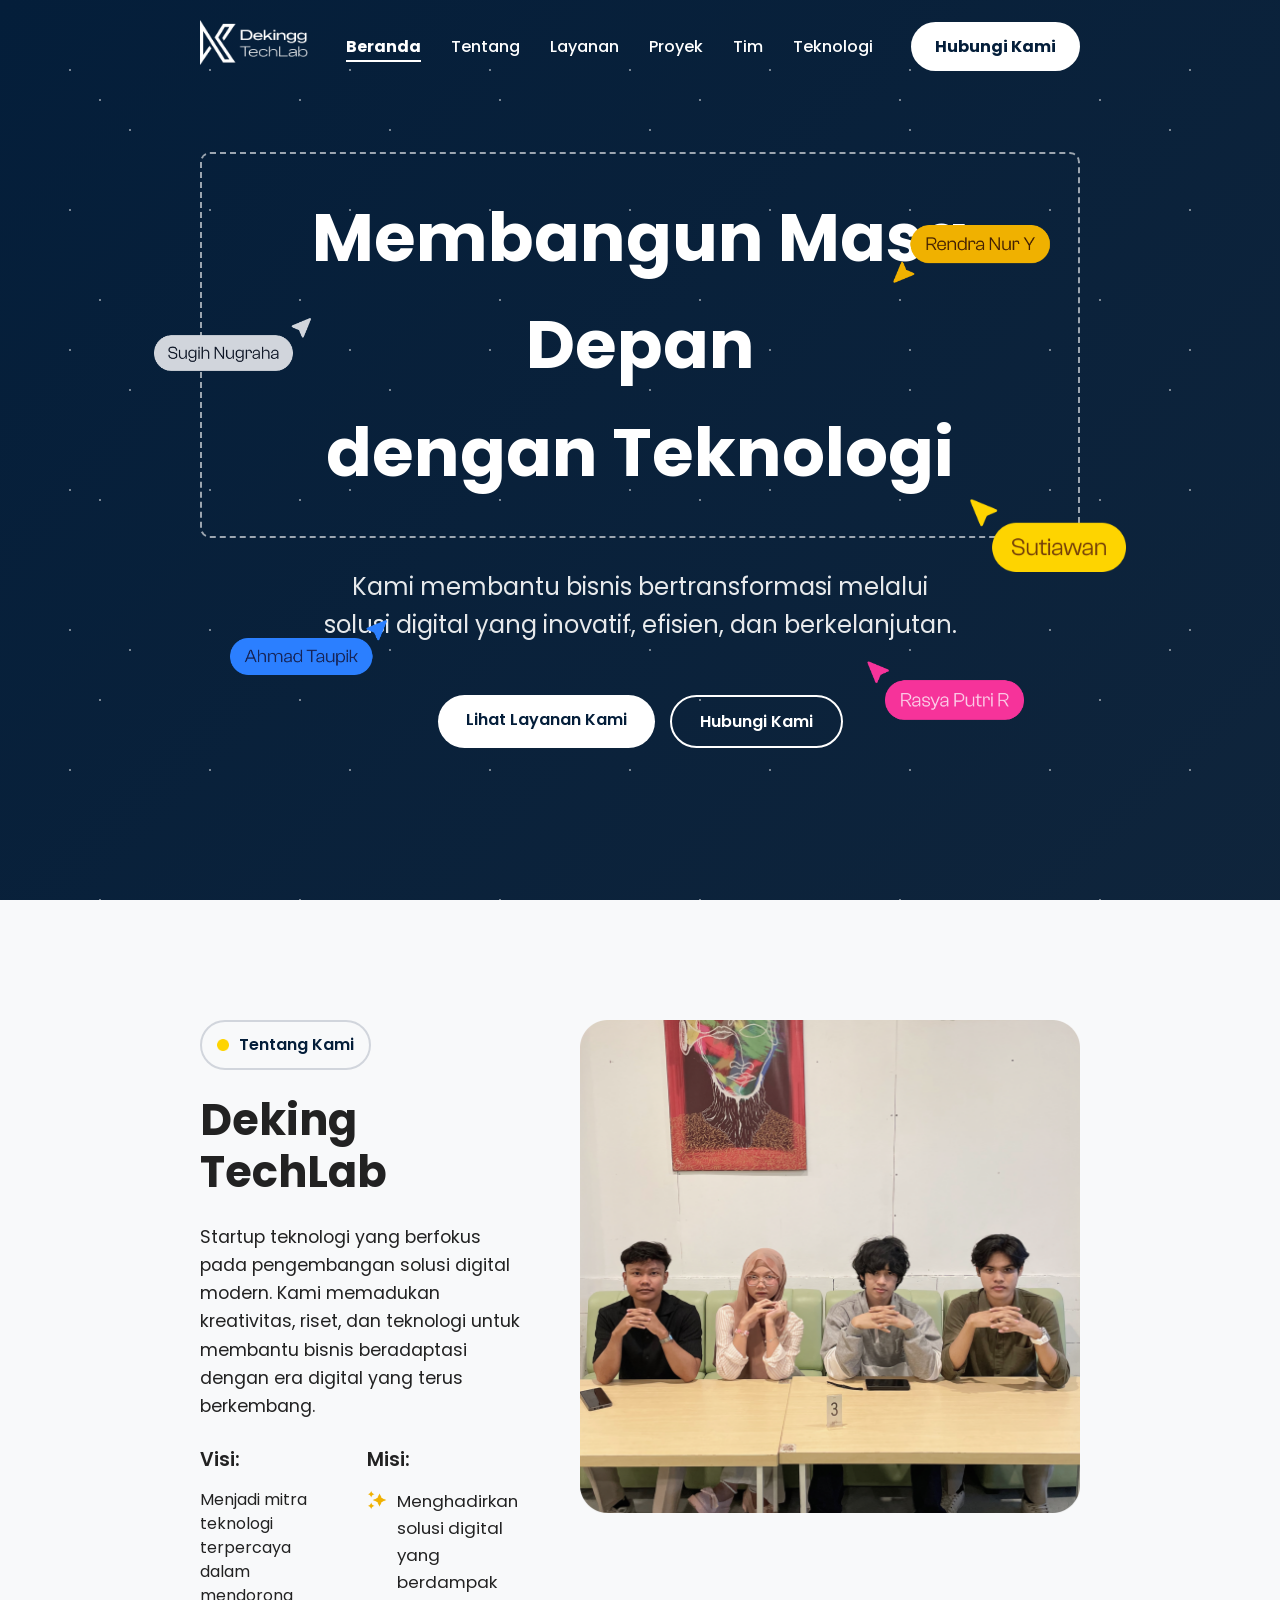
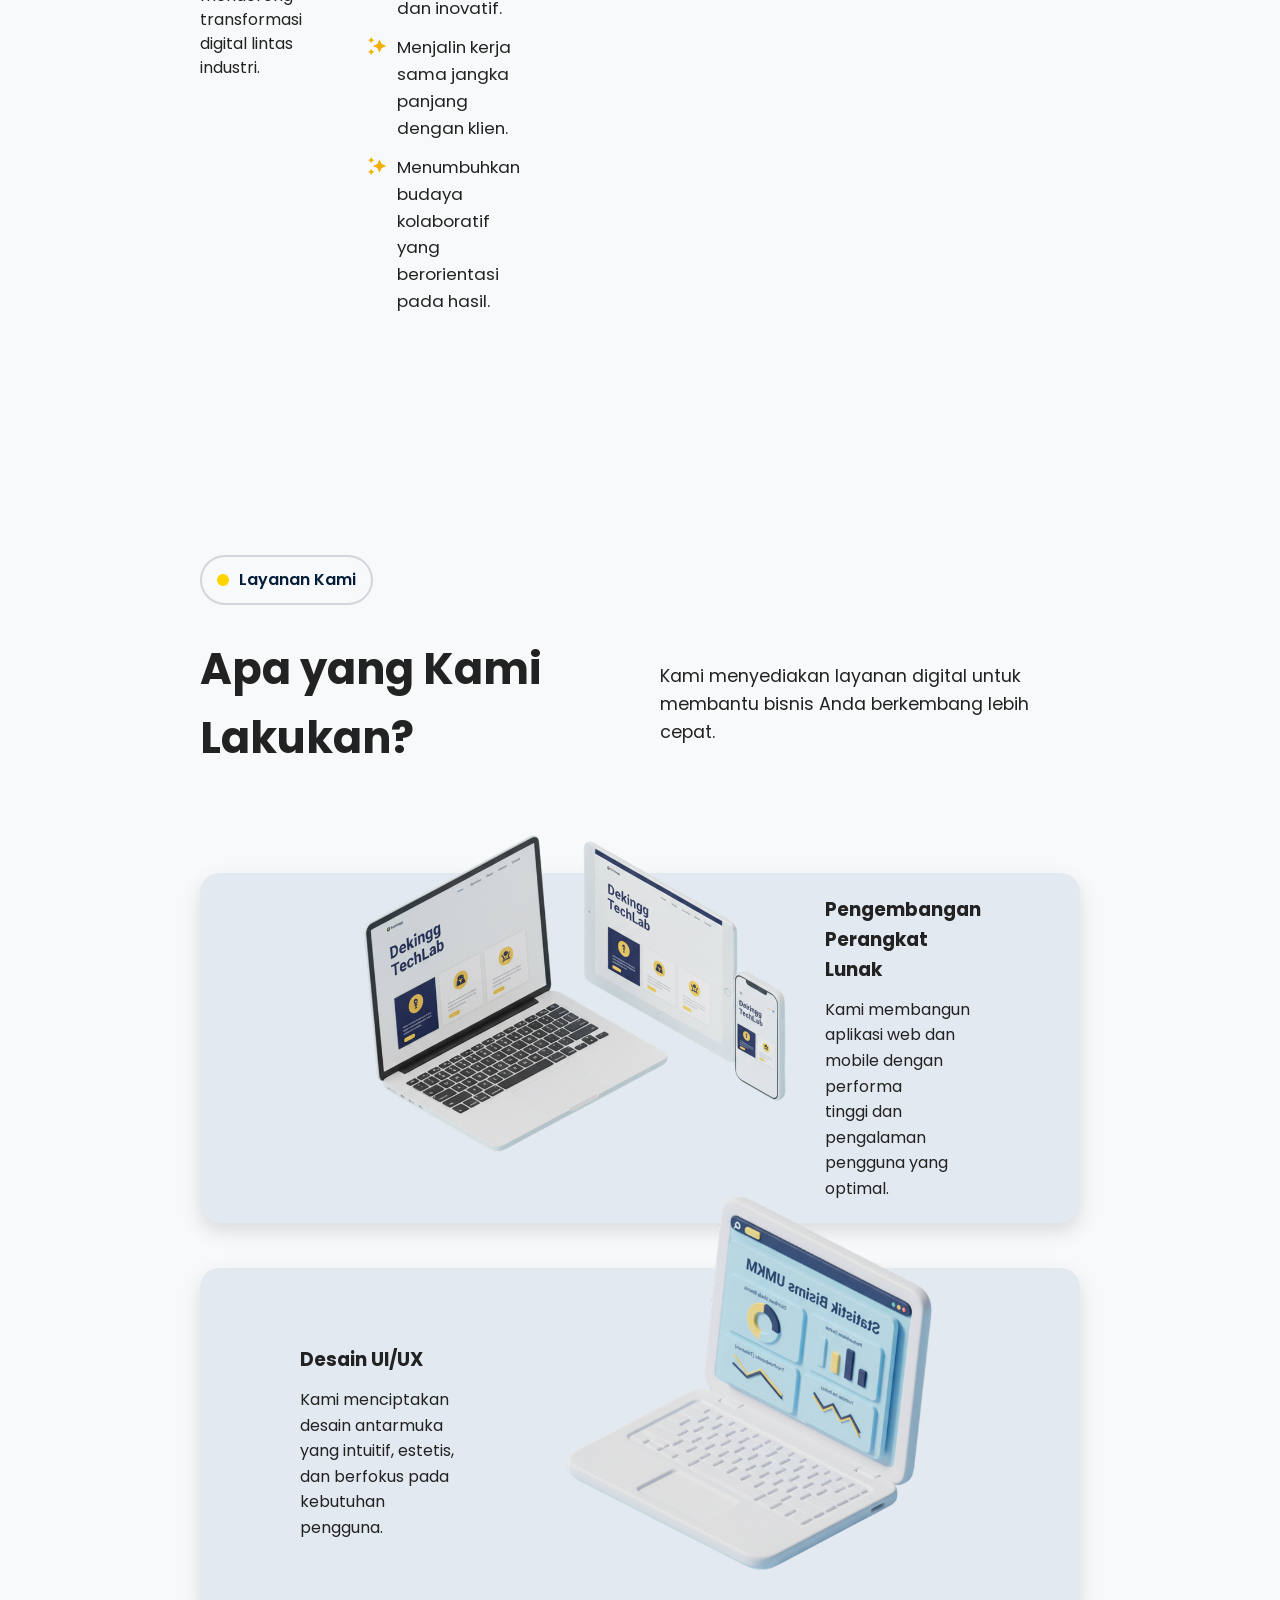
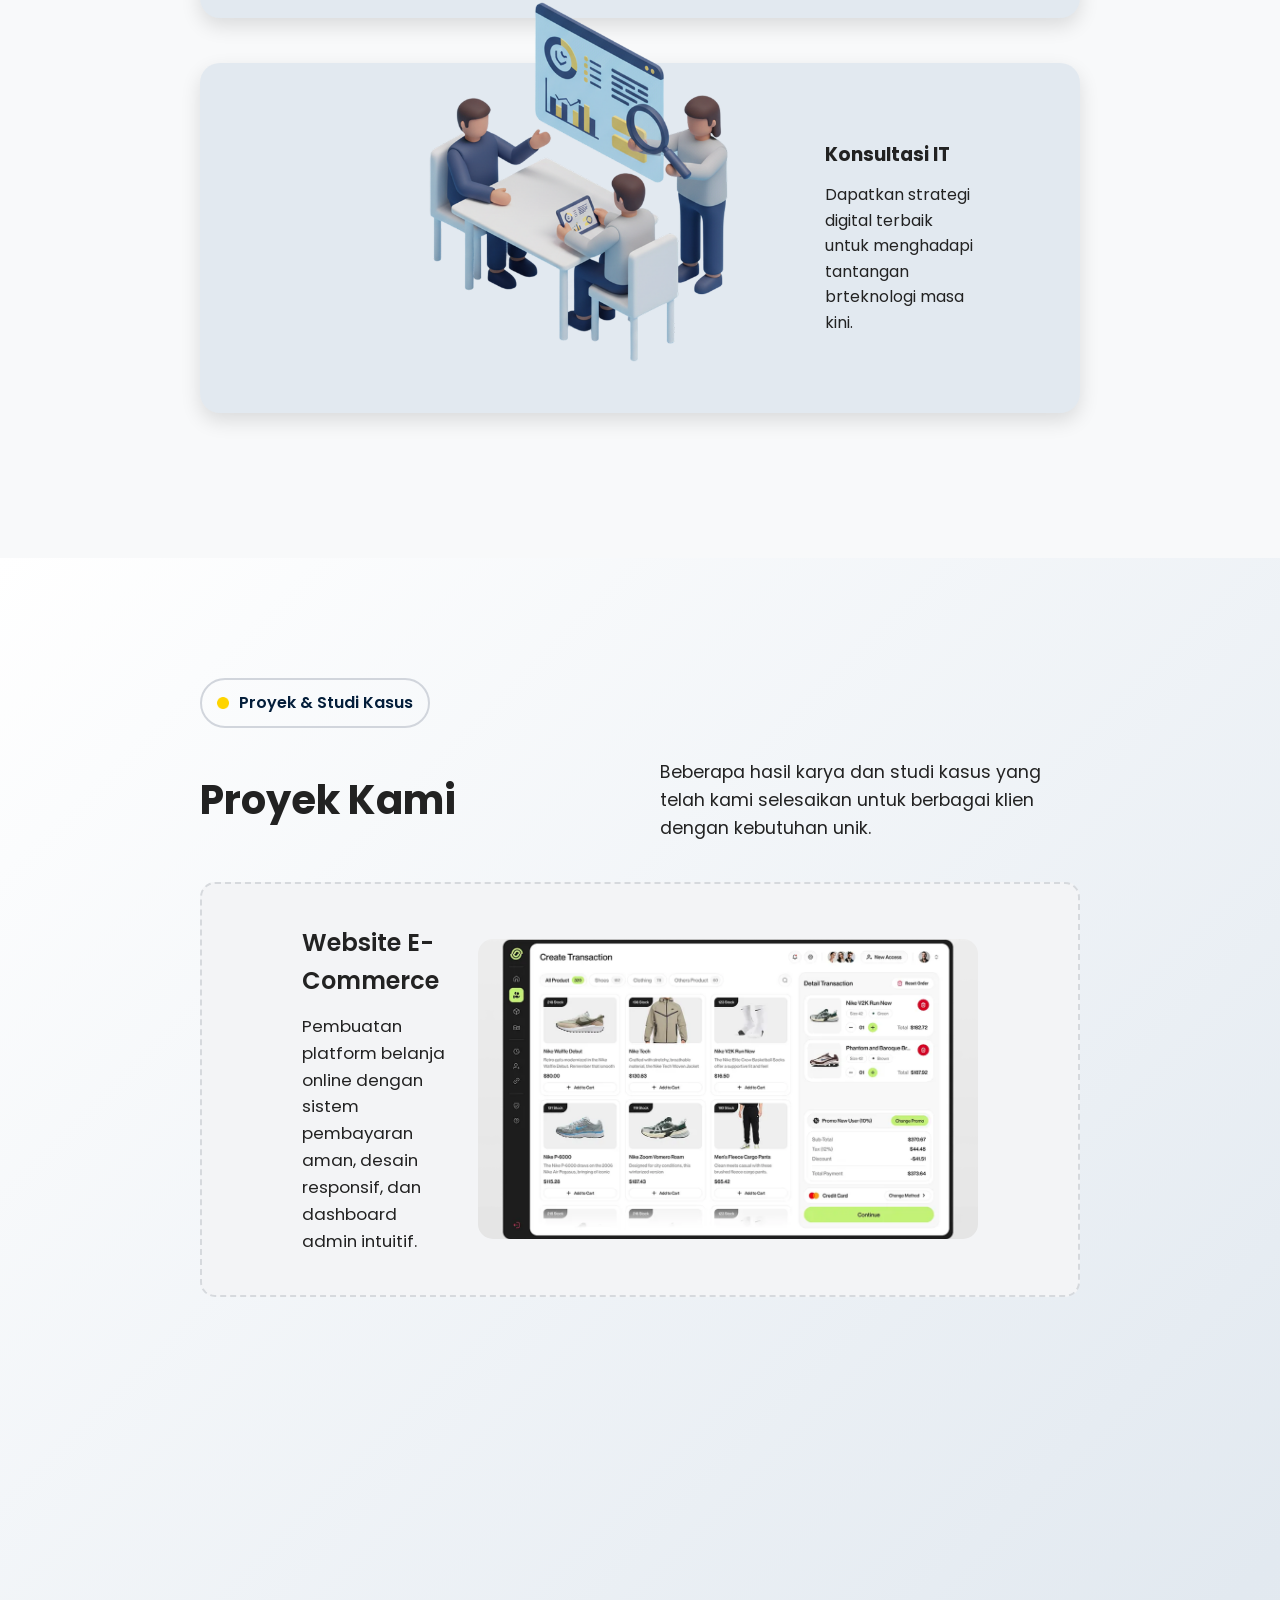
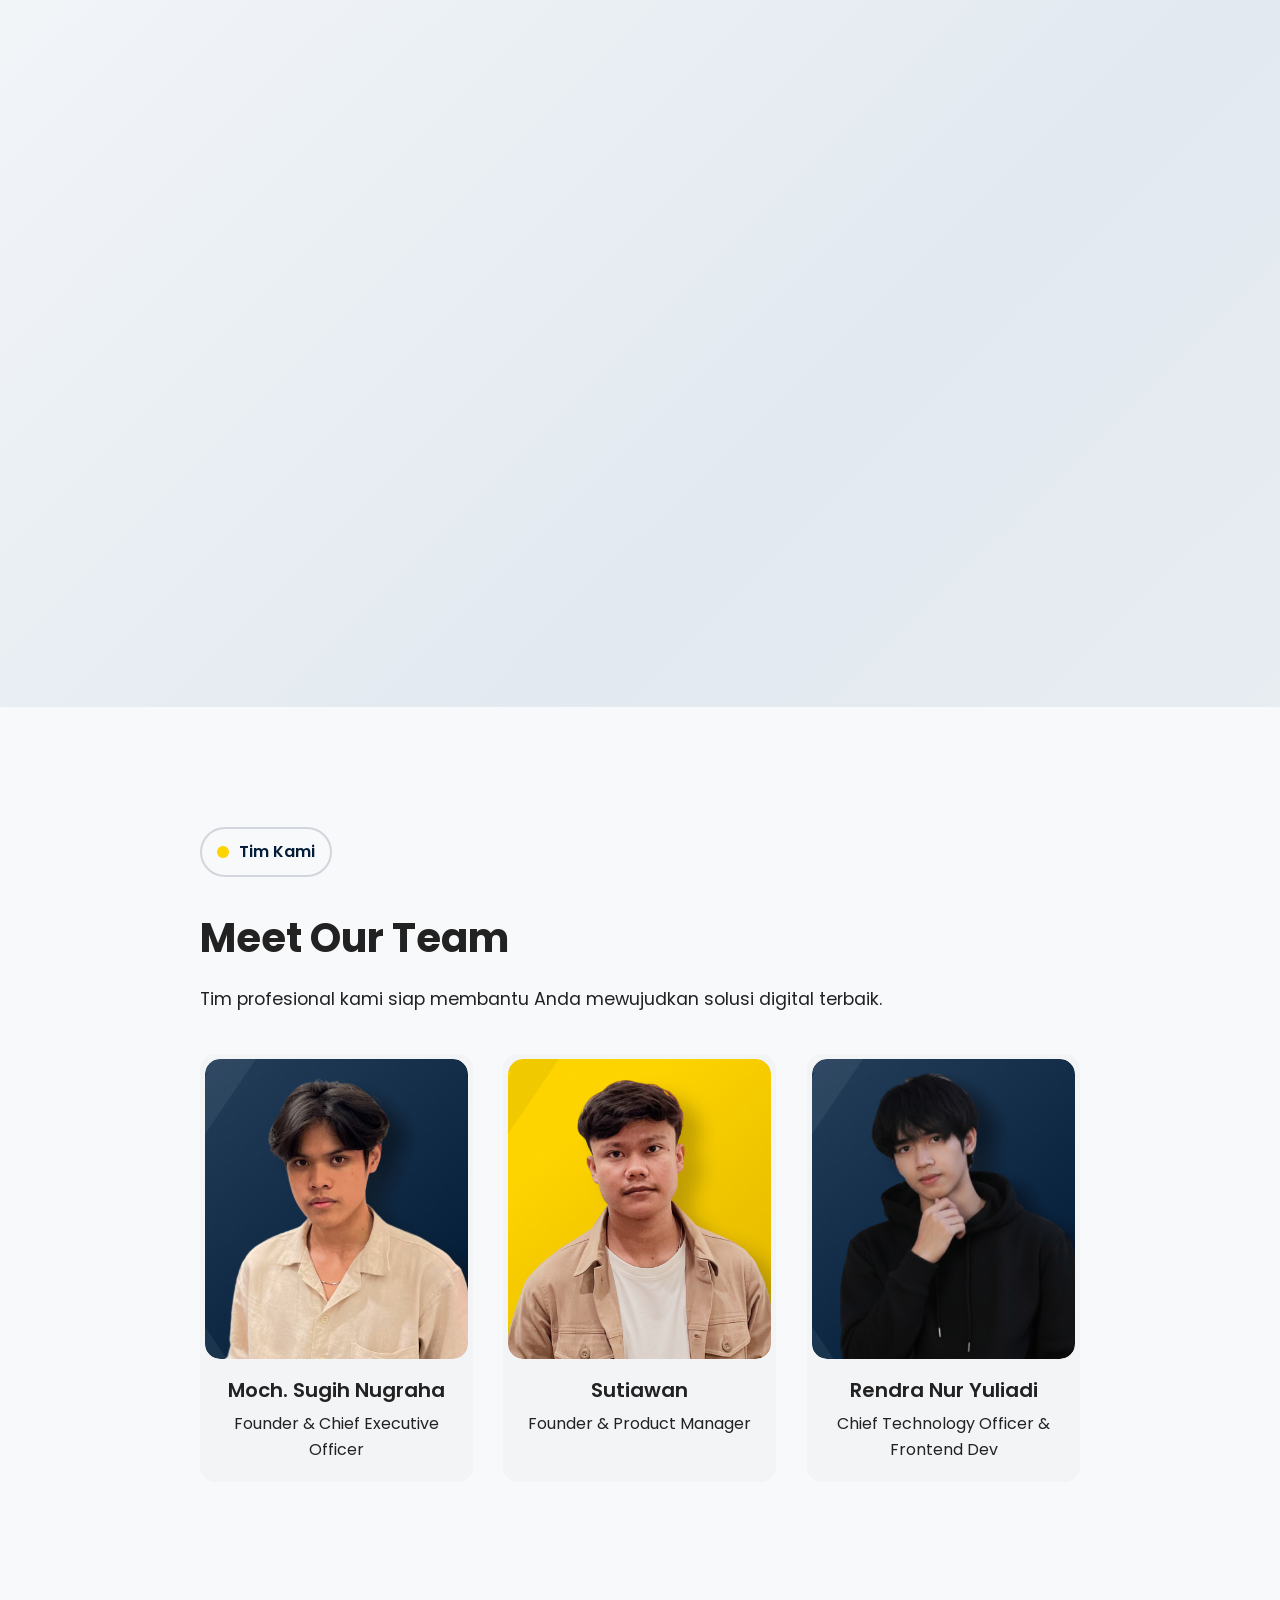
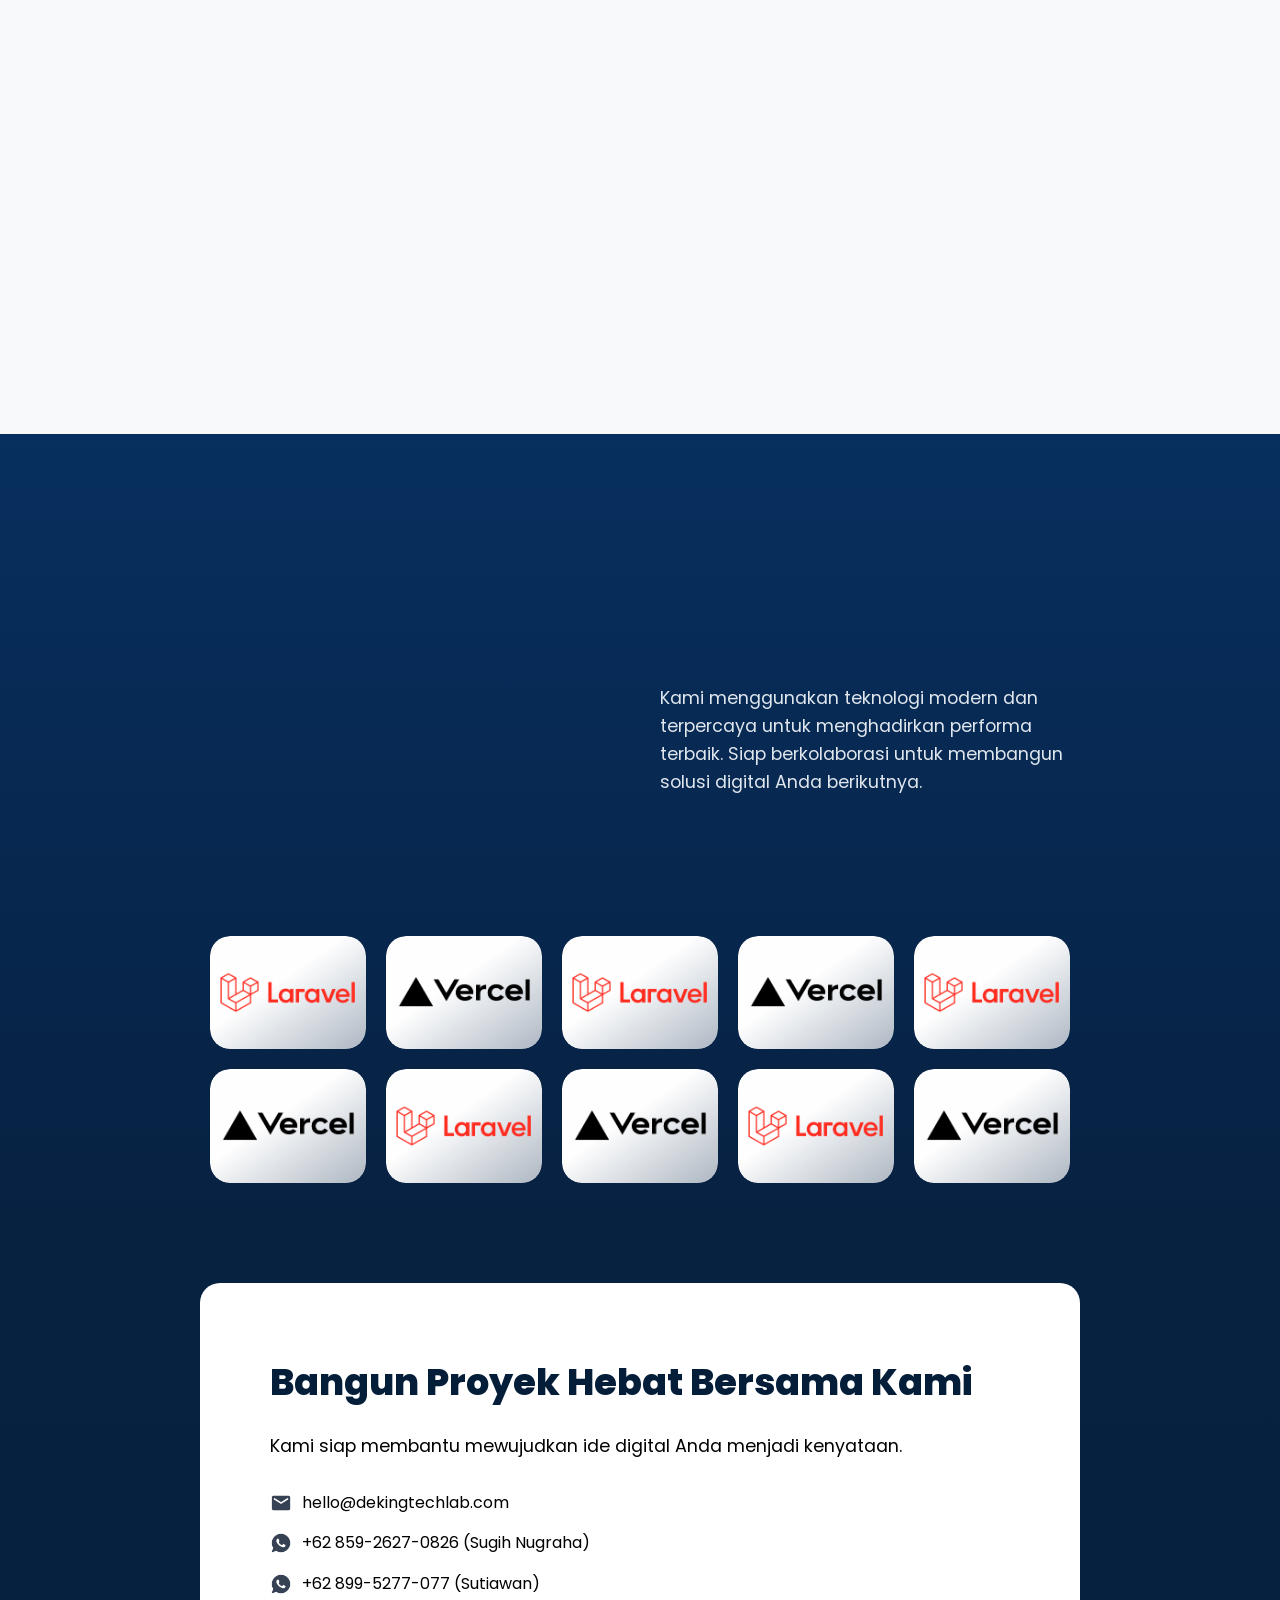
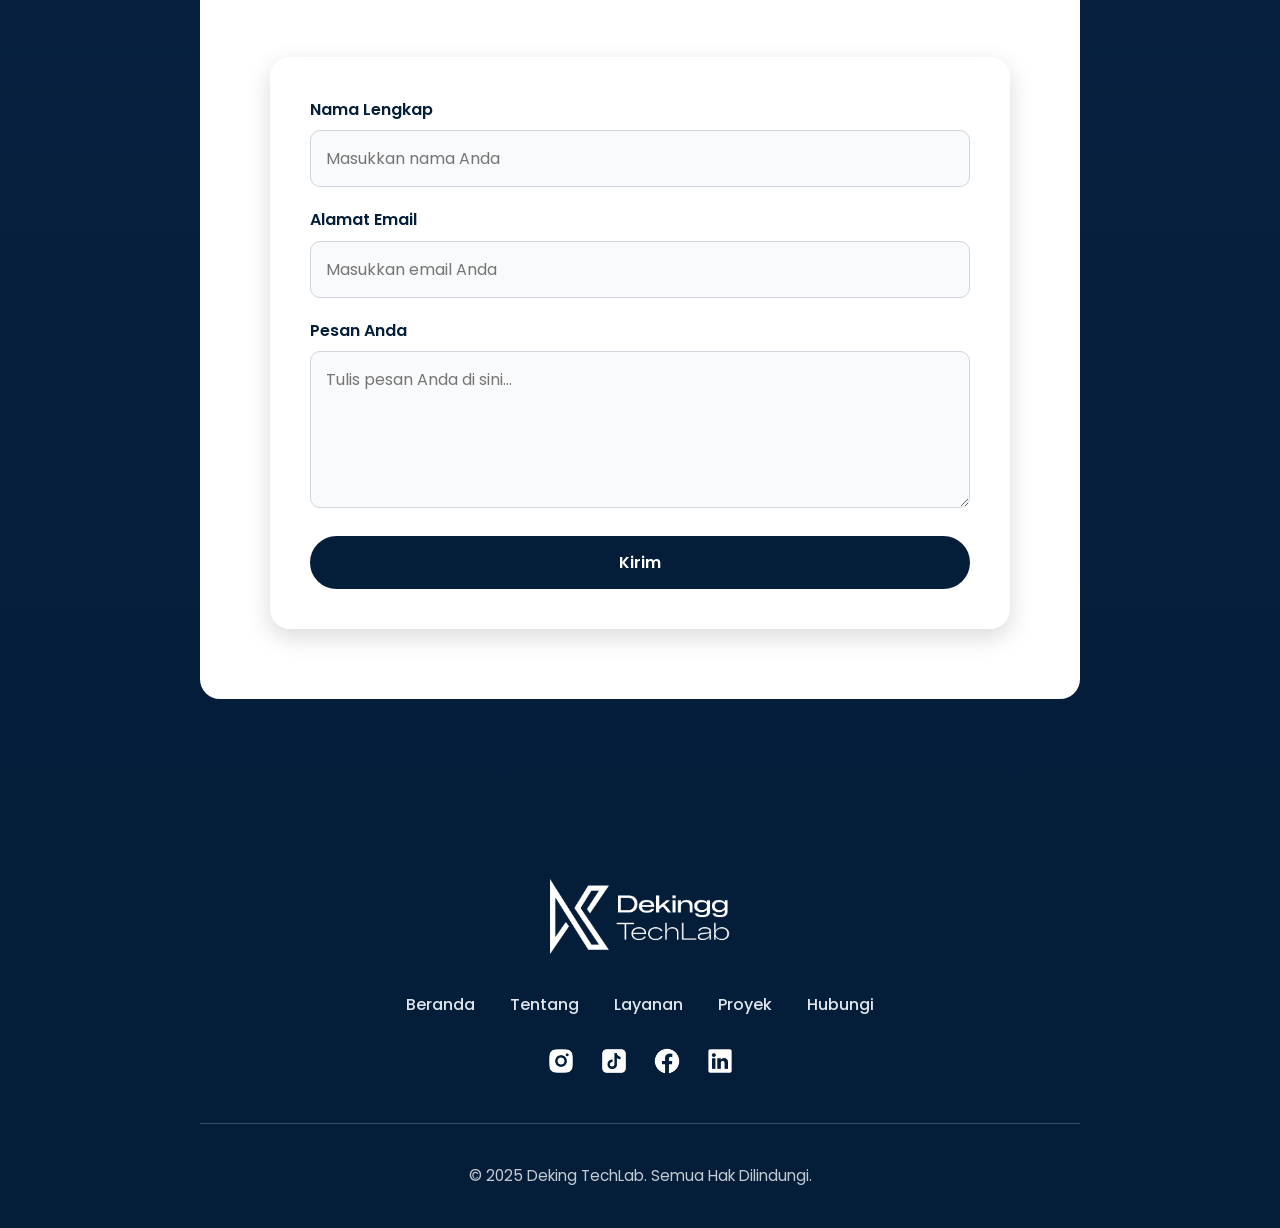
==== commit bf7b350a: "update-6" ====
--- a/pages/home.html
+++ b/pages/home.html
@@ -247,17 +247,17 @@
       </div>
 
       <!-- List team -->
-       <div class="team-item">
-          <div class="team-img">
-            <img src="/assets/img/IMG-CardTean(5).png" alt="Team 1">
-          </div>
-          <h2>Moch. Sugih Nugraha</h2>
-          <p>Founder & Chief Executive Officer</p>
-        </div>
-
       <div class="list-team">
         <div class="team-item">
           <div class="team-img">
+            <img src="/assets/img/IMG-CardTean(5).png" alt="Team 1">
+          </div>
+          <h2>Moch. Sugih Nugraha</h2>
+          <p>Founder & Chief Executive Officer</p>
+        </div>
+
+        <div class="team-item">
+          <div class="team-img">
             <img src="/assets/img/IMG-CardTean(1).png" alt="Team 2">
           </div>
           <h2>Sutiawan</h2>
@@ -287,8 +287,6 @@
           <h2>Rasya Putri Ramadhani</h2>
           <p>Chief Operating Officer</p>
         </div>
-
-        
       </div>
 
     </div>
--- a/assets/css/style.css
+++ b/assets/css/style.css
@@ -867,7 +867,7 @@
 /* Header */
 .team-header {
   display: flex;
-  flex-wrap:wrap;
+  flex-direction: column;
   gap: 15px;
   margin-bottom: 40px;
 }
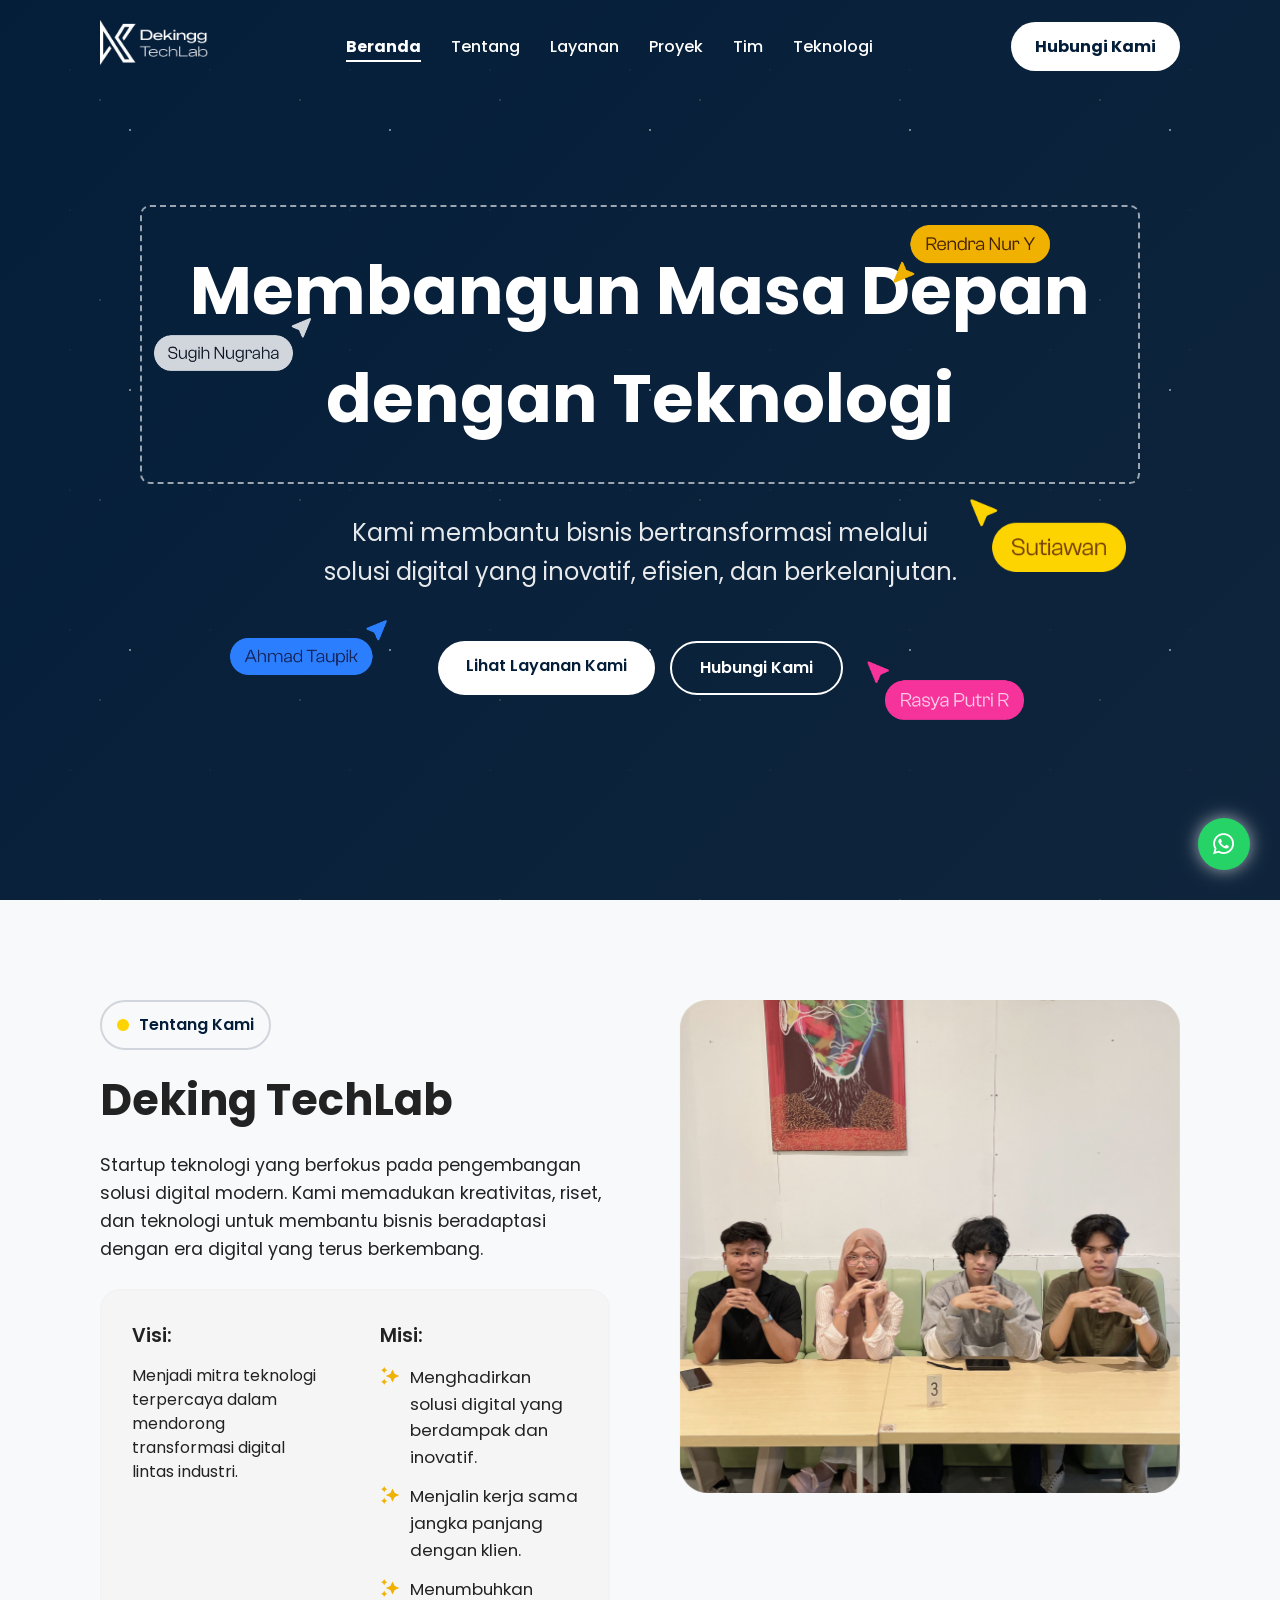
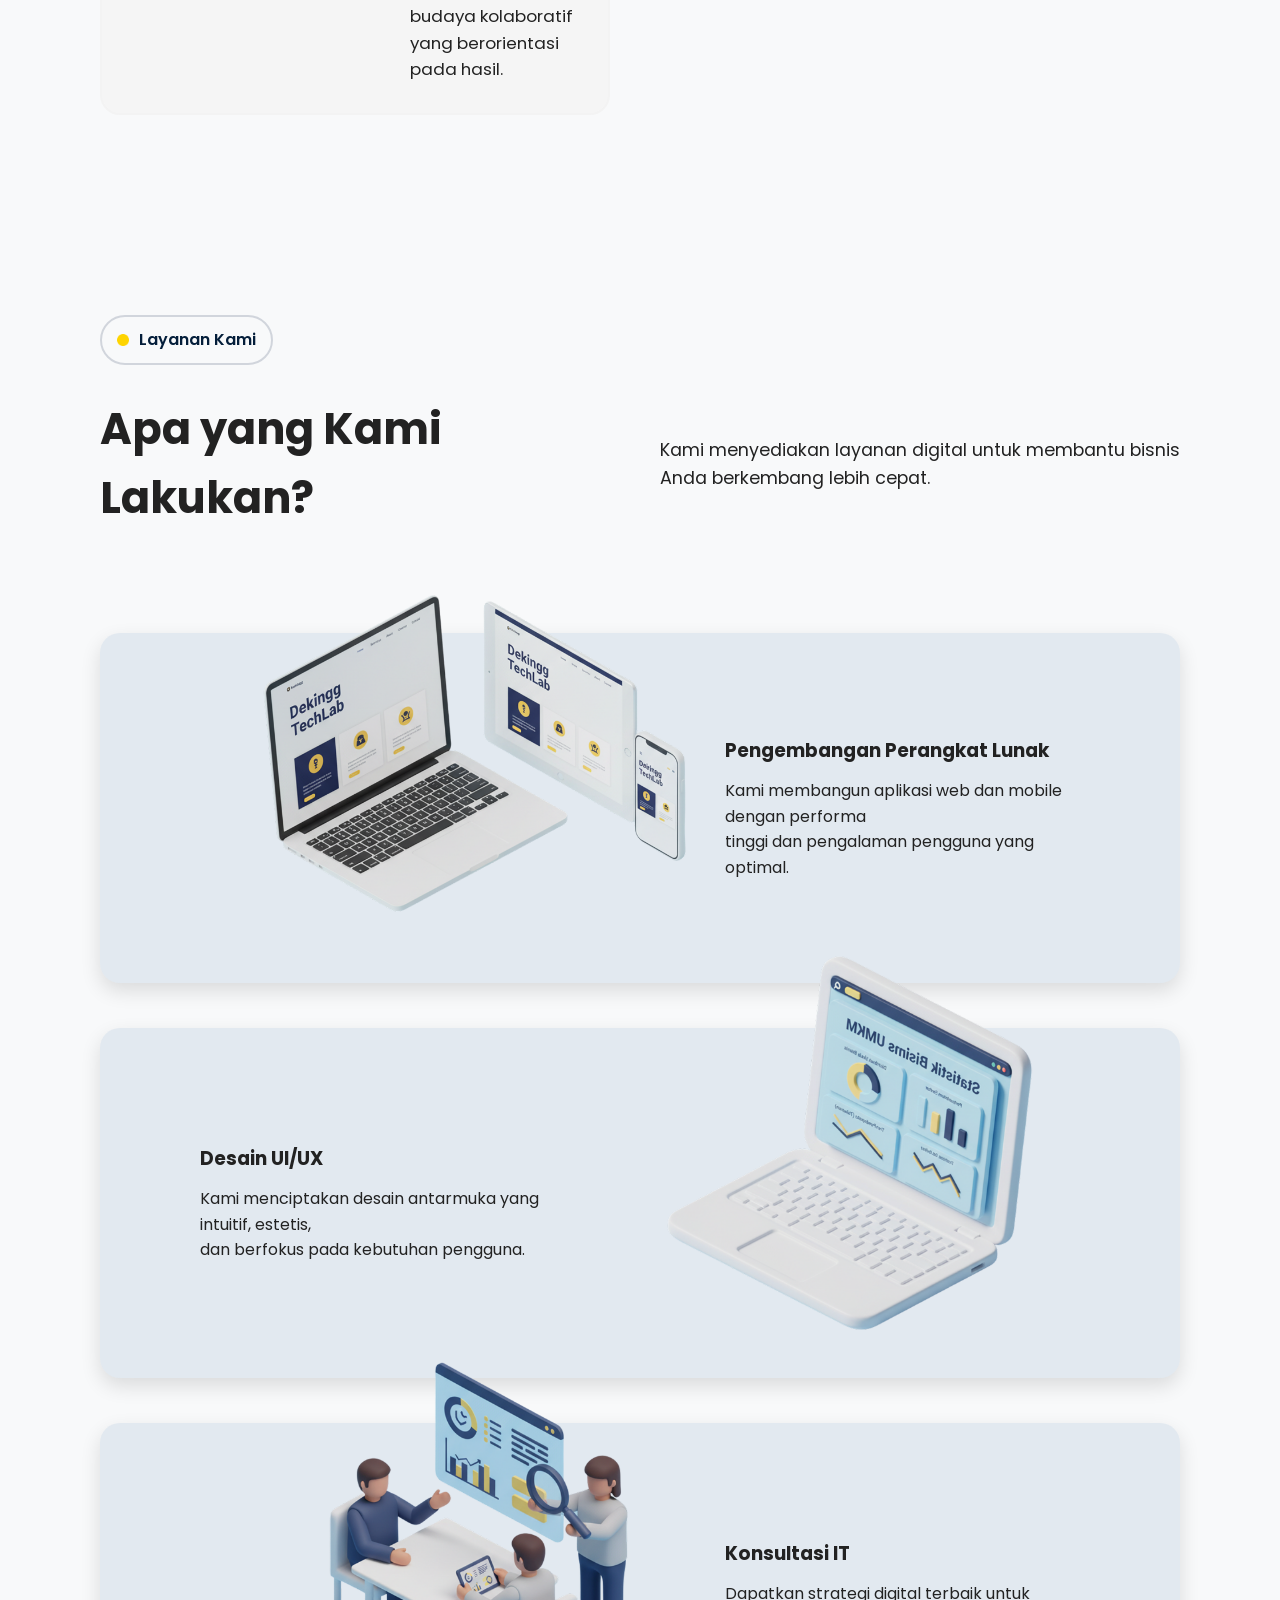
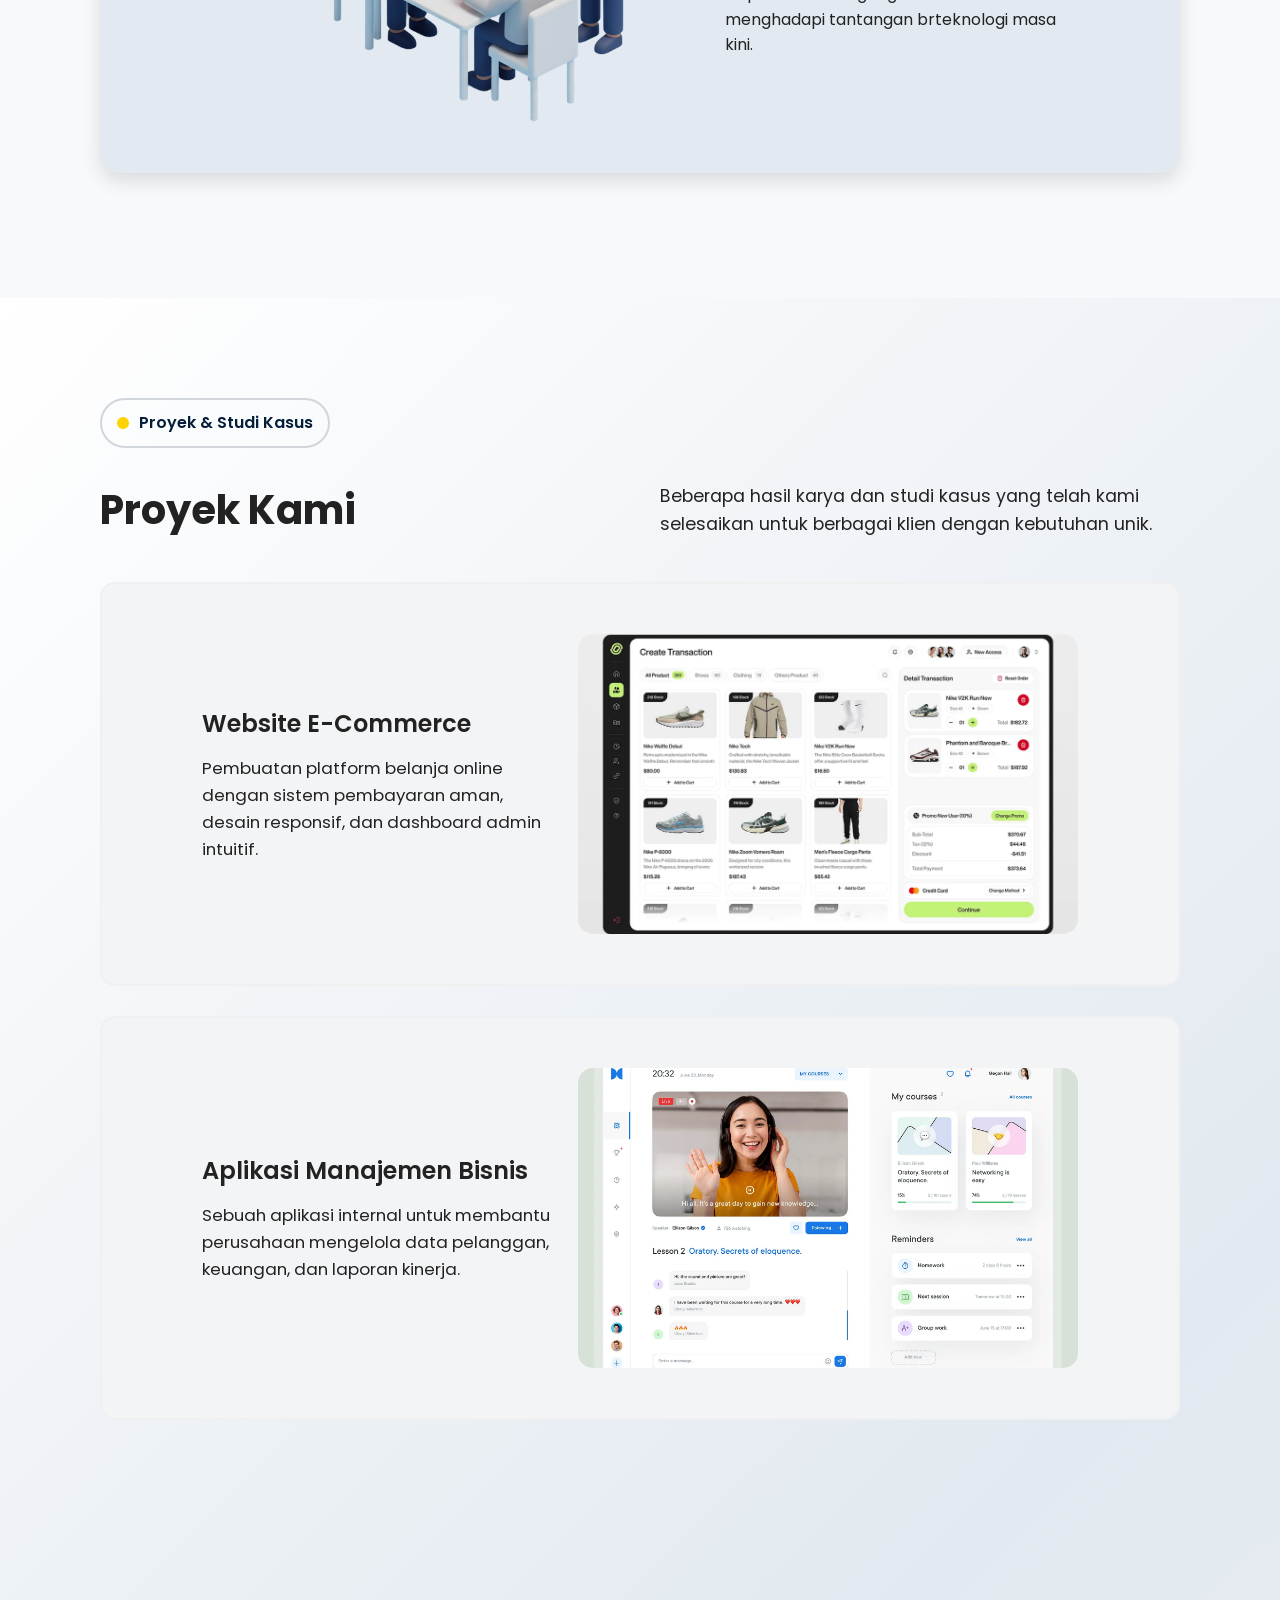
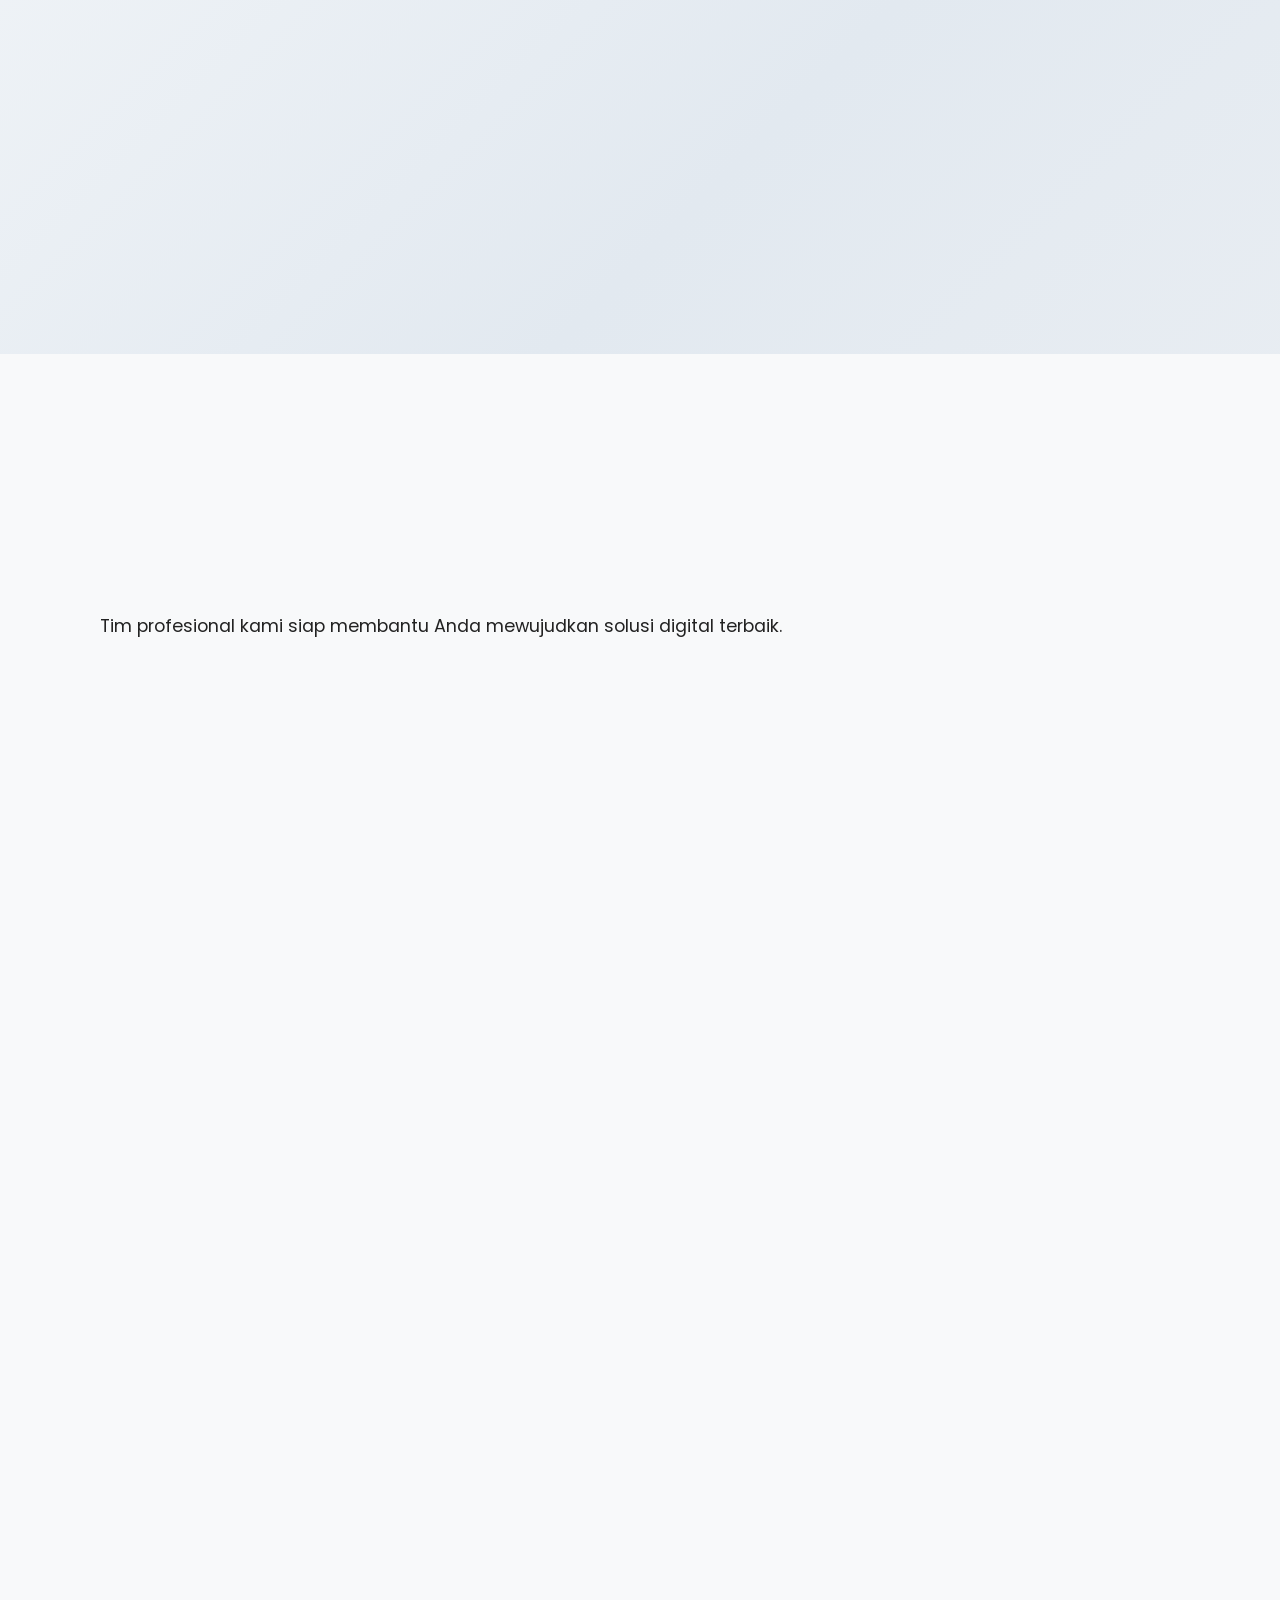
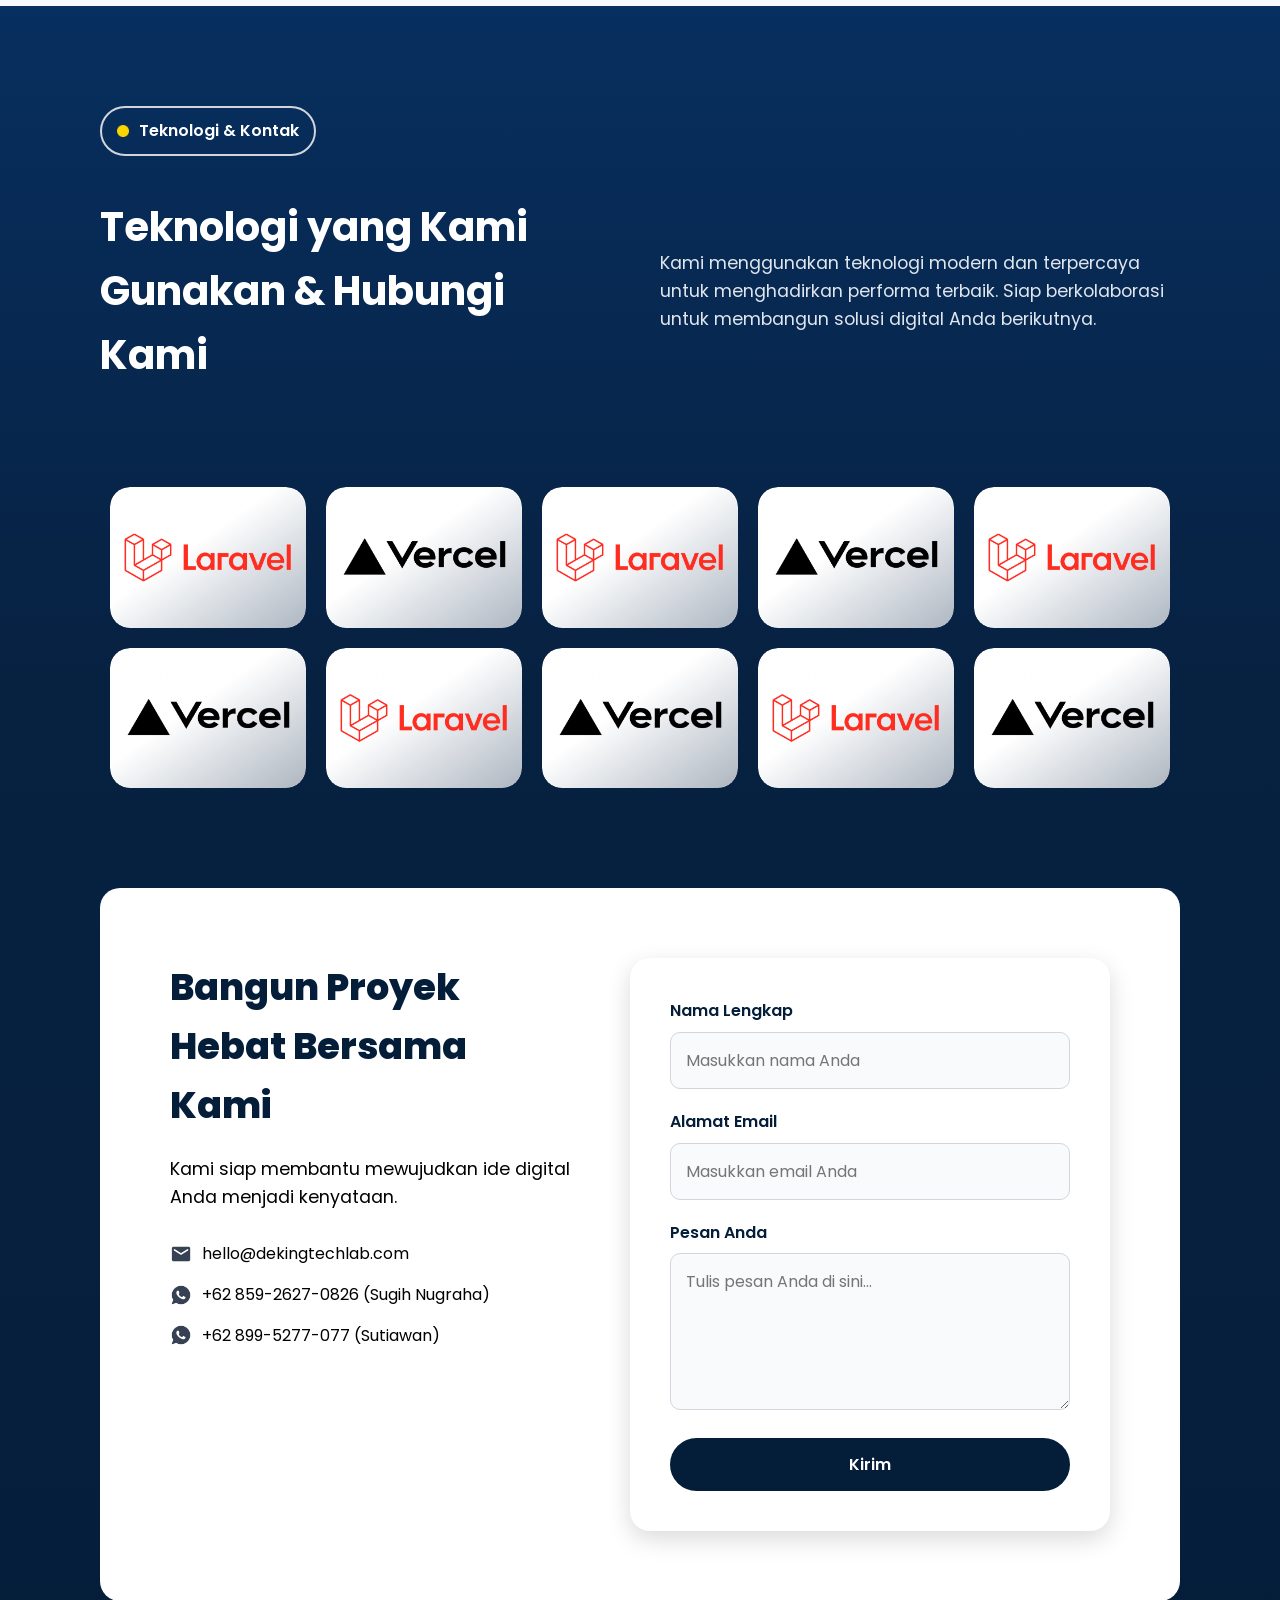
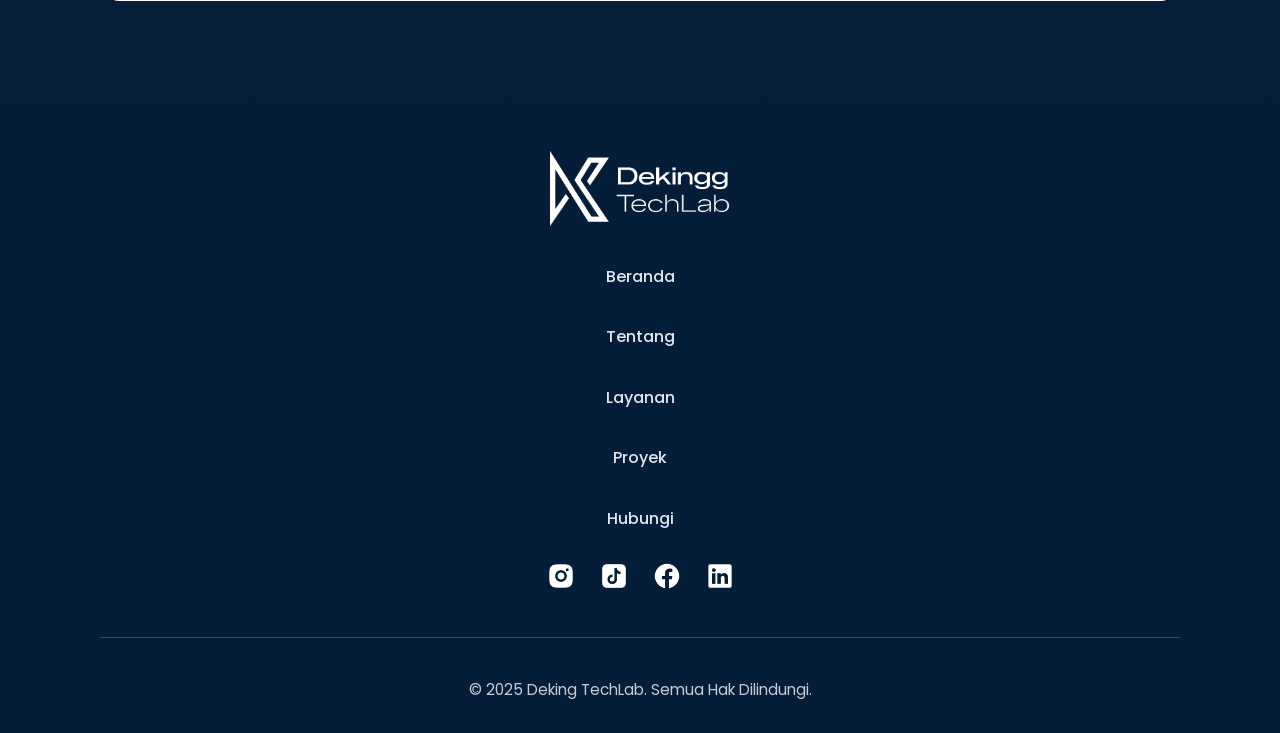
==== commit b2edaaed: "update minor" ====
--- a/pages/home.html
+++ b/pages/home.html
@@ -6,6 +6,9 @@
   <title>Deking TechLab</title>
   <link rel="icon" type="image/png" href="/assets/img/icon.png">
   <link href="https://unpkg.com/boxicons@2.1.4/css/boxicons.min.css" rel="stylesheet">
+
+  <!-- Import Material Symbols -->
+  <link rel="stylesheet" href="https://fonts.googleapis.com/css2?family=Material+Symbols+Outlined" />
 
 
   <!-- Import font -->
@@ -47,10 +50,32 @@
 
     <!-- Menu Toggle (untuk mobile) -->
     <div class="menu-toggle" id="menu-toggle">
-      <span></span><span></span><span></span>
+       <span class="material-symbols-outlined" >dehaze</span>
     </div>
   </div>
 </header>
+
+<!-- ========== MOBILE POPUP MENU (muncul saat hamburger ditekan) ========== -->
+<div class="mobile-popup" id="mobile-popup">
+  <div class="mobile-popup-content">
+
+    <ul>
+      <li><a href="#beranda">Beranda</a></li>
+      <li><a href="#tentang">Tentang</a></li>
+      <li><a href="#layanan">Layanan</a></li>
+      <li><a href="#proyek">Proyek</a></li>
+      <li><a href="#our-team">Tim</a></li>
+      <li><a href="#hubungi">Teknologi</a></li>
+    </ul>
+
+    
+    <!-- Close Button -->
+    <button class="close-popup" id="close-popup">
+      <span class="material-symbols-outlined">close</span>
+    </button>
+
+  </div>
+</div>
 
   <!-- ========== MAIN CONTENT ========== -->
 <main>
@@ -418,6 +443,14 @@
   <i class="bx bx-up-arrow-alt"></i>
 </button>
 
+<!-- Tombol WhatsApp Floating -->
+<div class="wa-floating">
+  <a href="https://wa.me/6281234567890" target="_blank">
+    <i class="bx bxl-whatsapp"></i>
+    <span class="wa-label">WhatsApp</span>
+  </a>
+</div>
+
 
 </body>
 </html>
--- a/assets/css/style.css
+++ b/assets/css/style.css
@@ -104,7 +104,7 @@
 .navbar.scrolled {
   background: var(--white);
   box-shadow: 0 4px 12px rgba(0, 0, 0, 0.08);
-  border-radius: 0 0 10px 10px;
+  /* border-radius: 0 0 10px 10px; */
 }
 
 /* ---- STRUKTUR ---- */
@@ -130,9 +130,13 @@
 
 /* ---- LOGO SAAT SCROLL ---- */
 .navbar.scrolled .logo {
+  /* background: var(--primary-dark);
+  padding: 5px 10px; */
 }
 
 .navbar.scrolled .logo img {
+  height: 52px;
+  width: 110px;
   transform: scale(0.95);
 }
 
@@ -228,8 +232,74 @@
 /* ---- TOGGLE MENU (MOBILE) ---- */
 .menu-toggle {
   display: none;
-}
-
+  cursor: pointer;
+}
+
+/* Warna default (navbar transparan) */
+.menu-toggle .material-symbols-outlined {
+  color: white;
+  font-size: 34px;
+  transition: color 0.3s ease, transform 0.3s ease;
+}
+
+/* Animasi saat hover */
+.menu-toggle .material-symbols-outlined:hover {
+  transform: scale(1.1);
+}
+
+/* Saat navbar sticky/scrolled: ganti jadi hitam */
+.navbar.scrolled .menu-toggle .material-symbols-outlined {
+  color: black;
+}
+
+
+.menu-toggle span {
+  font-size: 32px;
+}
+
+.mobile-popup {
+  display: none;
+}
+
+.mobile-popup ul {
+  list-style: none;      /* Hilangkan bullet */
+  padding: 0;
+  margin: 0;
+}
+
+.mobile-popup ul li a {
+  text-decoration: none; /* Hilangkan underline */
+  color: inherit;        /* Ikut warna teks parent */
+  display: block;
+  padding: 12px 0;       /* Biar rapi */
+  font-weight: 600;
+  position: relative;
+  transition: all 0.3s ease;
+}
+
+.mobile-popup ul li a:hover {
+  font-weight: 700; /* Ubah font weight saat hover */
+  background: linear-gradient(90deg, var(--primary-dark), rgb(0, 96, 147));
+  -webkit-background-clip: text;
+  -webkit-text-fill-color: transparent;
+  background-clip: text;
+}
+
+.mobile-popup ul li a::after {
+  content: "";
+  position: absolute;
+  bottom: 0;
+  left: 50%;
+  width: 0;
+  height: 3px;
+  background: var(--primary-dark);
+  transition: width 0.3s ease, left 0.3s ease;
+}
+
+.mobile-popup ul li a:hover::after {
+  width: 15%;
+  left: 0;
+}
 
 
 /* ---- NOTE: NAVSTYLE ----
@@ -276,8 +346,8 @@
   position: absolute;
   inset: 0;
   background-image:
-    radial-gradient(white 1.5px, transparent 1.5px),
-    radial-gradient(white 1.2px, transparent 1.2px),
+    radial-gradient(rgb(39, 41, 77) 1.5px, transparent 1.5px),
+    radial-gradient(rgb(95, 95, 95) 1.2px, transparent 1.2px),
     radial-gradient(white 1.4px, transparent 1.4px);
   background-size: 140px 140px, 200px 200px, 260px 260px;
   opacity: 0.45;
@@ -526,6 +596,16 @@
   display: flex;
   gap: 50px; /* jarak antar Visi & Misi */
   width: 100%;
+  background: #f5f5f5;
+  padding: 30px;
+  border-radius: 20px;
+  border: 2px solid rgb(243, 243, 243);
+  transition: transform 0.3s ease, box-shadow 0.3s ease;
+}
+
+.visi-misi:hover {
+  transform: scale(1.03);
+  box-shadow: 0 10px 30px rgba(4, 30, 58, 0.13);
 }
 
 /* Konten masing-masing: vertikal */
@@ -796,7 +876,7 @@
   position: relative;
   overflow: hidden;
   height: auto; /* tinggi tetap card */
-  border: 2px dashed #d6d9dd; /* border dashed */
+  border: 2px solid #f0f0f0; /* border dashed */
 }
 
 /* Deskripsi */
@@ -839,6 +919,8 @@
   object-fit: cover;
   border-radius: 15px;
 }
+
+
 /* =========================================
    10. OUR TEAM (DESKTOP ONLY)
 ========================================= */
@@ -901,7 +983,7 @@
   border-radius: 15px;
   overflow: hidden;
   text-align: center;
-  padding: 5px 5px 20px 5px;
+  padding: 0 0 20px 0;
   transition: transform 0.3s ease, box-shadow 0.3s ease;
   position: relative;
 }
@@ -1241,10 +1323,13 @@
 /* =========================================
    SCROLL TO TOP BUTTON
 ========================================= */
+/* =========================================
+   SCROLL TO TOP BUTTON
+========================================= */
 .scroll-top {
   position: fixed;
   bottom: 30px;
-  right: 30px;
+  left: 30px; /* ⬅ pindah ke kiri */
   background: var(--primary-dark);
   color: #fff;
   border: none;
@@ -1259,6 +1344,7 @@
   opacity: 0;
   visibility: hidden;
   transition: all 0.4s ease;
+
   /* ✨ Putih lembut bersinar */
   box-shadow: 0 0 15px rgba(255, 255, 255, 0.5), 
               0 0 30px rgba(255, 255, 255, 0.2);
@@ -1270,7 +1356,6 @@
   transition: transform 0.3s ease;
 }
 
-/* Saat hover: glow makin terang */
 .scroll-top:hover {
   transform: translateY(-4px);
   box-shadow: 0 0 25px rgba(255, 255, 255, 0.8),
@@ -1281,8 +1366,1756 @@
   transform: translateY(-2px);
 }
 
-/* Saat tampil */
 .scroll-top.show {
   opacity: 1;
   visibility: visible;
 }
+
+
+/* =========================================
+   WHATSAPP FLOATING BUTTON — FIX POSITION
+========================================= */
+.wa-floating {
+  position: fixed;
+  bottom: 30px;
+  right: 30px; /* 🔥 Kembali ke pojok kanan */
+  z-index: 998;
+}
+
+.wa-floating a {
+  position: relative;
+  background: #25D366;
+  color: #fff;
+  width: 52px;
+  height: 52px;
+  display: flex;
+  align-items: center;
+  justify-content: center;
+  border-radius: 50%;
+  text-decoration: none;
+  transition: 0.3s ease;
+
+  /* Glow sama kayak scroll-top */
+  box-shadow: 
+    0 0 15px rgba(255, 255, 255, 0.5),
+    0 0 30px rgba(255, 255, 255, 0.2);
+}
+
+.wa-floating a:hover {
+  transform: translateY(-4px);
+  box-shadow: 
+    0 0 25px rgba(255, 255, 255, 0.8),
+    0 0 50px rgba(255, 255, 255, 0.4);
+}
+
+.wa-floating a i {
+  font-size: 28px;
+  transition: 0.3s ease;
+}
+
+/* Hover icon naik */
+.wa-floating a:hover i {
+  transform: translateY(-2px);
+}
+
+/* LABEL WHATSAPP */
+.wa-floating .wa-label {
+  position: absolute;
+  right: 60px; /* muncul di kanan */
+  opacity: 0;
+  background: #25D366;
+  padding: 9px 14px;
+  border-radius: 20px;
+  color: #fff;
+  font-size: 14px;
+  font-weight: 600;
+  white-space: nowrap;
+  transform: translateX(10px);
+  pointer-events: none;
+  transition: all 0.35s ease;
+
+  /* Shadow label sama */
+  box-shadow: 
+    0 0 15px rgba(255, 255, 255, 0.5),
+    0 0 30px rgba(255, 255, 255, 0.2);
+}
+
+.wa-floating a:hover .wa-label {
+  opacity: 1;
+  transform: translateX(0);
+}
+
+
+
+
+/* =========================================
+   RESVPONSIF DESIGN
+========================================= */  
+
+@media (max-width: 1300px) {
+
+  .navbar { padding: 20px 100px; }
+  section { padding: 100px 100px; }
+  .footer { padding: 50px 100px 30px 100px; }
+}
+
+@media (max-width: 1200px) {
+
+
+  .menu-toggle {
+    display: block;
+  }
+
+  .nav-links,
+  .nav-action {
+    display: none;
+  }
+
+
+/* Popup mobile */
+.mobile-popup {
+  position: fixed;
+  inset: 0;
+  background: rgba(0,0,0,0.6);
+  display: none;
+  justify-content: center;
+  align-items: center;
+  z-index: 9999;
+}
+
+.mobile-popup.show {
+  display: flex;
+}
+
+.mobile-popup-content {
+  background: #fff;
+  padding: 25px;
+  width: 85%;
+  max-width: 350px;
+  border-radius: 12px;
+  text-align: center;
+  position: relative;
+}
+
+.close-popup {
+  position: absolute;
+  border-radius: 5px;
+  top: 15px;
+  right: 15px;
+  cursor: pointer;
+  color:var(--primary-dark);
+  transition: all 0.3s ease;
+  border: none;
+  background-color: transparent;
+}
+
+.close-popup:hover {
+  color: var(--primary-dark);
+  transform: scale(1.2) rotate(90deg);
+  color: white;
+  background-color: #000000;
+  
+}
+
+
+.close-popup span {
+  font-size: 28px;
+}
+
+
+
+
+
+
+
+
+
+
+  /* ---- HERO TEXT ---- */
+  .hero-content h1 {
+    font-size: 3.2rem;      /* dari 4.2rem */
+    padding: 25px;
+    max-width: 850px;
+  }
+
+  .hero-content p {
+    font-size: 1.3rem;      /* dari 1.5rem */
+    padding: 12px 20px;
+    max-width: 600px;
+  }
+
+  /* ---- BUTTONS ---- */
+  .hero-buttons {
+    gap: 12px;
+  }
+
+  .btn-primary,
+  .btn-secondary {
+    padding: 10px 24px;     /* sedikit mengecil */
+    font-size: 0.95rem;
+  }
+
+  /* ---- FLOATING IMAGES ---- */
+  .floating-images img {
+    width: 120px;           /* dari 160px → lebih proporsional */
+  }
+
+  /* Posisi kiri */
+  .floating-images img:nth-child(1) {
+    top: 38%;
+    left: 8%;
+  }
+
+  .floating-images img:nth-child(2) {
+    bottom: 20%;
+    left: 12%;
+  }
+
+  /* Posisi kanan */
+  .floating-images img:nth-child(3) {
+    top: 20%;
+    right: 14%;
+  }
+
+  .floating-images img:nth-child(4) {
+    top: 50%;
+    right: 8%;
+  }
+
+  .floating-images img:nth-child(5) {
+    bottom: 18%;
+    right: 14%;
+  }
+
+
+
+
+
+
+
+
+
+    /* Grid dua kolom lebih rapat */
+  .section-tentang .tentang-grid {
+    gap: 40px;
+  }
+
+  /* Headline sedikit mengecil */
+  .section-tentang .headline {
+    font-size: 2.4rem;
+  }
+
+  /* Deskripsi lebih kecil sedikit */
+  .section-tentang .deskripsi {
+    font-size: 1.05rem;
+  }
+
+  /* Box visi-misi lebih compact */
+  .visi-misi {
+    gap: 35px;
+    padding: 25px;
+    display: flex;
+    flex-direction: column;
+  }
+
+  .visi-misi h3 {
+    font-size: 1.1rem;
+  }
+
+  .misi-list li {
+    font-size: 1rem;
+  }
+
+  /* VISUAL (gambar) biar ga ketarik tinggi 100%) */
+  .section-tentang .tentang-visual img {
+    height: auto;       /* ← FIX terpenting */
+    max-width: 400px;   /* sedikit lebih kecil */
+  }
+
+
+
+  
+
+
+
+
+
+   /* ===== SUBTITLE ===== */
+  .section-layanan .subtitle {
+    font-size: 0.95rem;
+    padding: 8px 13px;
+    gap: 8px;
+  }
+
+  .subtitle-icon {
+    width: 11px;
+    height: 11px;
+  }
+
+
+  /* ===== HEADER ===== */
+  .layanan-header {
+    gap: 30px;
+    margin-bottom: 35px;
+  }
+
+  .layanan-header .headline {
+    font-size: 2.4rem;
+  }
+
+  .layanan-header .layanan-deskripsi {
+    font-size: 1.05rem;
+  }
+
+
+  /* ===== LIST LAYANAN ===== */
+  .list-layanan {
+    margin-top: 80px;
+    gap: 18px;
+  }
+
+
+  /* ===== CARD LAYANAN ===== */
+  .layanan-item {
+    padding: 20px 60px;
+    gap: 18px;
+    height: 300px; /* lebih pendek */
+    border-radius: 18px;
+  }
+
+  .layanan-item:hover {
+    transform: scale(1.02);
+  }
+
+
+  /* ===== VISUAL (gambar) ===== */
+  .layanan-item .item-visual {
+    max-width: 380px;
+  }
+
+  .layanan-item .item-visual img {
+    width: 420px;
+    transform: translateY(-40px);  /* tidak setinggi sebelumnya */
+  }
+
+  .layanan-item:hover .item-visual img {
+    transform: translateY(-55px) scale(1.04);
+  }
+
+
+  /* ===== DESKRIPSI ===== */
+  .layanan-item .deskripsi {
+    max-width: 600px;
+    gap: 10px;
+  }
+
+  .layanan-item .deskripsi p {
+    font-size: 1.05rem;
+  }
+
+
+
+
+
+
+
+
+
+
+
+  /* ===== SUBTITLE ===== */
+  .section-proyek .subtitle {
+    font-size: 0.95rem;
+    padding: 8px 13px;
+    gap: 8px;
+    margin-bottom: 25px;
+  }
+
+  .section-proyek .subtitle-icon {
+    width: 11px;
+    height: 11px;
+  }
+
+
+  /* ===== HEADER ===== */
+  .proyek-header {
+    gap: 30px;
+    margin-bottom: 35px;
+  }
+
+  .proyek-header .headline {
+    font-size: 2.2rem;
+  }
+
+  .proyek-header .proyek-deskripsi {
+    font-size: 1.05rem;
+  }
+
+
+  /* ===== LIST PROYEK ===== */
+  .list-proyek {
+    gap: 25px;
+  }
+
+
+  /* ===== CARD PROYEK ===== */
+  .proyek-item {
+    padding: 30px 70px;
+    gap: 20px;
+    /* border-radius: 14px;
+    display: flex;
+    flex-direction: column;   stack vertikal */
+  }
+
+  /* ===== DESKRIPSI ===== */
+  .proyek-item .deskripsi h2 {
+    font-size: 1.35rem;
+  }
+
+  .proyek-item .deskripsi p {
+    font-size: 1.02rem;
+  }
+
+
+  /* ===== VISUAL / GAMBAR ===== */
+  .proyek-item .item-visual img {
+    width: 380px;          /* mengecil */
+    max-height: 240px;     /* proporsional */
+    border-radius: 14px;
+  }
+  
+  
+
+
+
+
+
+
+
+
+
+
+
+   /* ===== SUBTITLE ===== */
+  .section-team .subtitle {
+    font-size: 0.95rem;
+    padding: 8px 13px;
+    gap: 8px;
+    margin-bottom: 25px;
+  }
+
+  .section-team .subtitle-icon {
+    width: 11px;
+    height: 11px;
+  }
+
+
+  /* ===== HEADER ===== */
+  .team-header {
+    gap: 12px;
+    margin-bottom: 35px;
+  }
+
+  .team-header .headline {
+    font-size: 2.2rem;
+  }
+
+  .team-header .team-deskripsi {
+    font-size: 1.05rem;
+  }
+
+
+  /* ===== GRID TEAM ===== */
+  .list-team {
+    gap: 25px;
+  }
+
+  .team-item {
+    width: calc(33.333% - 20px); /* tetap 3 kolom */
+    border-radius: 14px;
+  }
+
+
+  /* ===== TEAM IMAGE ===== */
+  .team-item .team-img {
+    height: 260px; /* lebih rendah */
+  }
+
+  .team-item .team-img img {
+    border-radius: 14px;
+  }
+
+
+  /* ===== TEXT ===== */
+  .team-item h2 {
+    font-size: 1.15rem;
+    margin-top: 12px;
+  }
+
+  .team-item p {
+    font-size: 0.95rem;
+  }
+
+  
+
+
+
+
+
+
+
+
+
+
+
+    /* ===== SECTION HUBUNGI ===== */
+  .container-hubungi {
+    gap: 80px;
+  }
+
+  .hubungi-header {
+    flex-direction: column;
+    text-align: center;
+    gap: 25px;
+  }
+
+  .hubungi-header .headline {
+    font-size: 2.2rem;
+  }
+
+  .hubungi-header .hubungi-deskripsi {
+    font-size: 1rem;
+  }
+
+  /* Teknologi grid jadi 3 per baris */
+  .tech-item {
+    width: calc(33.333% - 20px);
+  }
+
+  /* ===== CONTACT CARD ===== */
+  .container-contact {
+    padding: 50px;
+    gap: 40px;
+  }
+
+  .contact-title {
+    font-size: 2rem;
+  }
+
+  .contact-subtitle {
+    font-size: 1rem;
+  }
+
+  .contact-info,
+  .contact-form {
+    min-width: 300px;
+  }
+
+  .contact-form {
+    padding: 30px;
+  }
+
+  .contact-form input,
+  .contact-form textarea {
+    padding: 12px;
+  }
+}
+
+
+
+
+/* =====================================================
+   RESPONSIVE — MAX-WIDTH 1000px
+===================================================== */
+@media (max-width: 1000px) {
+
+  /* --- GLOBAL PADDING (WAJIB ADA DI SEMUA BREAKPOINT) --- */
+  .navbar {
+    padding: 20px 80px;
+  }
+
+  section {
+    padding: 110px 80px;
+  }
+
+  .footer {
+    padding: 60px 80px 40px 80px;
+  }
+
+
+  /* ======================================================
+            HERO
+  ====================================================== */
+
+  .hero-content h1 {
+    font-size: 3.2rem;
+    padding: 25px;
+    max-width: 850px;
+  }
+
+  .hero-content p {
+    font-size: 1.3rem;
+    padding: 12px 20px;
+    max-width: 600px;
+  }
+
+  .hero-buttons {
+    gap: 12px;
+  }
+
+  .btn-primary,
+  .btn-secondary {
+    padding: 10px 24px;
+    font-size: 0.95rem;
+  }
+
+  .floating-images img {
+    width: 120px;
+  }
+
+  /* .floating-images img:nth-child(1) { top: 38%; left: 8%; }
+  .floating-images img:nth-child(2) { bottom: 20%; left: 12%; }
+  .floating-images img:nth-child(3) { top: 20%; right: 14%; }
+  .floating-images img:nth-child(4) { top: 50%; right: 8%; }
+  .floating-images img:nth-child(5) { bottom: 18%; right: 14%; }
+ */
+
+
+  /* ======================================================
+            TENTANG KAMI
+  ====================================================== */
+
+  .section-tentang .tentang-grid {
+    gap: 40px;
+  }
+
+  .section-tentang .headline {
+    font-size: 2.4rem;
+  }
+
+  .section-tentang .deskripsi {
+    font-size: 1.05rem;
+  }
+
+  .visi-misi {
+    gap: 35px;
+    padding: 25px;
+    flex-direction: column;
+  }
+
+  .visi-misi h3 {
+    font-size: 1.1rem;
+  }
+
+  .misi-list li {
+    font-size: 1rem;
+  }
+
+  .section-tentang .tentang-visual img {
+    height: auto;
+    max-width: 400px;
+  }
+
+
+
+  /* ======================================================
+            LAYANAN
+  ====================================================== */
+
+  .section-layanan .subtitle {
+    font-size: 0.95rem;
+    padding: 8px 13px;
+    gap: 8px;
+  }
+
+  .subtitle-icon {
+    width: 11px;
+    height: 11px;
+  }
+
+  .layanan-header {
+    gap: 30px;
+    margin-bottom: 35px;
+  }
+
+  .layanan-header .headline {
+    font-size: 2.2rem;
+  }
+
+  .layanan-header .layanan-deskripsi {
+    font-size: 1.05rem;
+  }
+
+  .list-layanan {
+    margin-top: 80px;
+    gap: 18px;
+  }
+
+  .layanan-item {
+    padding: 20px 60px;
+    gap: 18px;
+    height: 300px;
+    border-radius: 18px;
+  }
+
+  .layanan-item:hover {
+    transform: scale(1.02);
+  }
+
+  .layanan-item .item-visual {
+    max-width: 380px;
+  }
+
+  .layanan-item .item-visual img {
+    width: 420px;
+    transform: translateY(-40px);
+  }
+
+  .layanan-item:hover .item-visual img {
+    transform: translateY(-55px) scale(1.04);
+  }
+
+  .layanan-item .deskripsi {
+    max-width: 600px;
+    gap: 10px;
+  }
+
+  .layanan-item .deskripsi p {
+    font-size: 1.05rem;
+  }
+
+
+
+  /* ======================================================
+            PROYEK
+  ====================================================== */
+
+  .section-proyek .subtitle {
+    font-size: 0.95rem;
+    padding: 8px 13px;
+    gap: 8px;
+    margin-bottom: 25px;
+  }
+
+  .section-proyek .subtitle-icon {
+    width: 11px;
+    height: 11px;
+  }
+
+  .proyek-header {
+    gap: 30px;
+    margin-bottom: 35px;
+  }
+
+  .proyek-header .headline {
+    font-size: 2.2rem;
+  }
+
+  .proyek-header .proyek-deskripsi {
+    font-size: 1.05rem;
+  }
+
+  .list-proyek {
+    gap: 25px;
+  }
+
+  .proyek-item {
+    padding: 30px 70px;
+    gap: 20px;
+  }
+
+  .proyek-item .deskripsi h2 {
+    font-size: 1.35rem;
+  }
+
+  .proyek-item .deskripsi p {
+    font-size: 1.02rem;
+  }
+
+  .proyek-item .item-visual img {
+    width: 380px;
+    max-height: 240px;
+    border-radius: 14px;
+  }
+
+
+
+  /* ======================================================
+            TEAM
+  ====================================================== */
+
+  .section-team .subtitle {
+    font-size: 0.95rem;
+    padding: 8px 13px;
+    gap: 8px;
+    margin-bottom: 25px;
+  }
+
+  .team-header {
+    gap: 12px;
+    margin-bottom: 35px;
+  }
+
+  .team-header .headline {
+    font-size: 2.2rem;
+  }
+
+  .team-header .team-deskripsi {
+    font-size: 1.05rem;
+  }
+
+  .list-team {
+    gap: 25px;
+  }
+
+  .team-item {
+    width: calc(33.333% - 20px);
+    border-radius: 14px;
+  }
+
+  .team-item .team-img {
+    height: 260px;
+  }
+
+  .team-item h2 {
+    font-size: 1.15rem;
+    margin-top: 12px;
+  }
+
+  .team-item p {
+    font-size: 0.95rem;
+  }
+
+
+
+  /* ======================================================
+            TEKNOLOGI & KONTAK
+  ====================================================== */
+
+  .container-hubungi {
+    gap: 80px;
+  }
+
+  .hubungi-header {
+    flex-direction: column;
+    text-align: center;
+    gap: 25px;
+  }
+
+  .hubungi-header .headline {
+    font-size: 2.2rem;
+  }
+
+  .hubungi-header .hubungi-deskripsi {
+    font-size: 1rem;
+  }
+
+  .tech-item {
+    width: calc(33.333% - 20px);
+  }
+
+  .container-contact {
+    padding: 50px;
+    gap: 40px;
+  }
+
+  .contact-title {
+    font-size: 2rem;
+  }
+
+  .contact-subtitle {
+    font-size: 1rem;
+  }
+
+  .contact-info,
+  .contact-form {
+    min-width: 300px;
+  }
+
+  .contact-form {
+    padding: 30px;
+  }
+
+  .contact-form input,
+  .contact-form textarea {
+    padding: 12px;
+  }
+}
+
+
+
+/* =====================================================
+   RESPONSIVE — MAX-WIDTH 900px
+===================================================== */
+@media (max-width: 900px) {
+
+  /* --- GLOBAL PADDING (WAJIB DI SETIAP BREAKPOINT) --- */
+  .navbar {
+    padding: 20px 60px;
+  }
+
+  section {
+    padding: 100px 60px;
+  }
+
+  .footer {
+    padding: 60px 60px 40px 60px;
+  }
+
+
+
+  /* ======================================================
+            HERO
+  ====================================================== */
+  .hero-content h1 {
+    font-size: 2.8rem;
+    padding: 22px;
+    max-width: 700px;
+  }
+
+  .hero-content p {
+    font-size: 1.2rem;
+    padding: 12px 18px;
+    max-width: 520px;
+  }
+
+  .hero-buttons {
+    gap: 10px;
+  }
+
+  .btn-primary,
+  .btn-secondary {
+    padding: 10px 22px;
+    font-size: 0.9rem;
+  }
+
+  .floating-images img {
+    width: 105px;
+  }
+
+  /* .floating-images img:nth-child(1) { top: 40%; left: 10%; }
+  .floating-images img:nth-child(2) { bottom: 18%; left: 10%; }
+  .floating-images img:nth-child(3) { top: 22%; right: 12%; }
+  .floating-images img:nth-child(4) { top: 52%; right: 8%; }
+  .floating-images img:nth-child(5) { bottom: 18%; right: 12%; } */
+
+
+
+  /* ======================================================
+            TENTANG KAMI
+  ====================================================== */
+  .section-tentang .tentang-grid {
+    display: flex;
+    flex-direction: column;
+    gap: 35px;
+  }
+
+  .section-tentang .headline {
+    font-size: 2rem;
+  }
+
+  .section-tentang .deskripsi {
+    font-size: 1rem;
+  }
+
+  .visi-misi {
+    gap: 30px;
+    padding: 20px;
+  }
+
+  .section-tentang .tentang-visual img {
+    margin: 0 auto;
+    max-width: 100%;
+    height: auto;
+  }
+
+
+
+  /* ======================================================
+            LAYANAN
+  ====================================================== */
+  .section-layanan .subtitle {
+    font-size: 0.9rem;
+    padding: 7px 12px;
+  }
+
+    .layanan-header .headline {
+    font-size: 2rem;
+  }
+
+  .layanan-item {
+    padding: 50px;
+    gap: 16px;
+    height: auto;
+    flex-direction: column;
+    text-align: center;
+  }
+
+  .layanan-item .item-visual img {
+    width: 450px;
+    transform: translateY(-30px);
+  }
+
+  .layanan-item:hover .item-visual img {
+    transform: translateY(-40px) scale(1.03);
+  }
+
+
+
+  /* ======================================================
+            PROYEK
+  ====================================================== */
+  .proyek-item {
+    padding: 25px 50px;
+    flex-direction: column;
+    text-align: center;
+  }
+
+  .proyek-item .item-visual img {
+    width: 100%;
+    max-height: 500px;
+  }
+
+  .proyek-header .headline {
+        font-size: 2rem;
+    }
+
+
+
+  /* ======================================================
+            TEAM
+  ====================================================== */
+  .team-item {
+    width: calc(50% - 15px);
+  }
+
+  .team-item .team-img {
+    height: 240px;
+  }
+
+  .team-header .headline {
+        font-size: 2rem;
+    }
+
+
+
+  /* ======================================================
+            TEKNOLOGI & KONTAK
+  ====================================================== */
+  .hubungi-header {
+    text-align: center;
+  }
+
+  .hubungi-header .headline {
+    font-size: 2rem;
+  }
+
+  .tech-item {
+    width: calc(33.333% - 15px);
+  }
+
+  .container-contact {
+    padding: 40px;
+    flex-direction: column;
+    gap: 30px;
+  }
+
+  .contact-title {
+    font-size: 1.8rem;
+  }
+
+  .contact-form {
+    width: 100% !important;
+    min-width: unset !important;
+    max-width: 100% !important;
+  }
+   /* Bagian info juga full agar rapi stacking */
+  .contact-info {
+    width: 100% !important;
+    min-width: unset !important;
+  }
+
+  .container-contact {
+    display: flex;
+    flex-direction: column;
+    gap: 30px;
+    padding: 40px;
+  }
+
+  .contact-details {
+    width: 100%;
+  }
+
+  .contact-form input,
+  .contact-form textarea {
+    padding: 12px;
+  }
+}
+
+
+
+/* =====================================================
+   RESPONSIVE — MAX-WIDTH 750px
+===================================================== */
+@media (max-width: 750px) {
+
+  /* --- GLOBAL PADDING (WAJIB ADA) --- */
+  .navbar {
+    padding: 18px 40px;
+  }
+
+  section {
+    padding: 90px 40px;
+  }
+
+  .footer {
+    padding: 50px 40px 35px 40px;
+  }
+
+
+
+  /* ======================================================
+            HERO
+  ====================================================== */
+  .hero-content h1 {
+    font-size: 2.4rem;
+    padding: 18px;
+    max-width: 550px;
+  }
+
+  .hero-content p {
+    font-size: 1.1rem;
+    padding: 10px 18px;
+    max-width: 450px;
+  }
+
+  .hero-buttons {
+    gap: 10px;
+  }
+
+  .btn-primary,
+  .btn-secondary {
+    padding: 9px 20px;
+    font-size: 0.9rem;
+  }
+
+  .floating-images img {
+    width: 90px;
+  }
+
+  /* .floating-images img:nth-child(1) { top: 40%; left: 8%; }
+  .floating-images img:nth-child(2) { bottom: 18%; left: 8%; }
+  .floating-images img:nth-child(3) { top: 20%; right: 10%; }
+  .floating-images img:nth-child(4) { top: 50%; right: 6%; }
+  .floating-images img:nth-child(5) { bottom: 18%; right: 10%; } */
+
+
+
+  /* ======================================================
+            TENTANG KAMI
+  ====================================================== */
+  .section-tentang .tentang-grid {
+    display: flex;
+    flex-direction: column;
+    gap: 30px;
+  }
+
+  .section-tentang .headline {
+    font-size: 1.8rem;
+  }
+
+  .section-tentang .deskripsi {
+    font-size: 0.95rem;
+  }
+
+  .visi-misi {
+    padding: 18px;
+    gap: 25px;
+  }
+
+  .section-tentang .tentang-visual img {
+    max-width: 100%;
+  }
+
+
+
+  /* ======================================================
+            LAYANAN
+  ====================================================== */
+  .section-layanan .subtitle {
+    font-size: 0.85rem;
+    padding: 6px 10px;
+  }
+
+  .layanan-item {
+    padding: 50px;
+    gap: 14px;
+    flex-direction: column;
+    text-align: center;
+  }
+
+  .layanan-item .item-visual img {
+    width: 400px;
+    transform: translateY(-25px);
+  }
+
+  .layanan-item:hover .item-visual img {
+    transform: translateY(-35px) scale(1.03);
+  }
+
+    .layanan-header .headline {
+        font-size: 1.8rem;
+    }
+
+  /* ======================================================
+            PROYEK
+  ====================================================== */
+  .proyek-item {
+    padding: 20px 40px;
+    flex-direction: column;
+    text-align: center;
+  }
+
+  .proyek-item .item-visual img {
+    width: 100%;
+    max-height: 500px;
+  }
+
+  .proyek-header .headline {
+        font-size: 1.8rem;
+    }
+
+
+
+  /* ======================================================
+            TEAM
+  ====================================================== */
+  .list-team {
+    gap: 20px;
+  }
+
+  .team-item {
+    width: 100%;        /* Dari 50% → penuh (lebih rapi di 750px) */
+    border-radius: 12px;
+  }
+
+  .team-item .team-img {
+    height: 420px;
+  }
+
+  .team-item h2 {
+    font-size: 1.1rem;
+  }
+
+  .team-item p {
+    font-size: 0.9rem;
+  }
+
+  .team-header .headline {
+    font-size: 1.8rem;
+  }
+
+
+  /* ======================================================
+            TEKNOLOGI & KONTAK
+  ====================================================== */
+
+  .hubungi-header .headline {
+    font-size: 1.8rem;
+  }
+
+  .tech-item {
+    width: calc(50% - 10px);  /* 3 kolom jadi 2 */
+  }
+
+  .container-contact {
+    padding: 30px;
+    gap: 25px;
+    flex-direction: column;
+  }
+
+  .contact-title {
+    font-size: 1.6rem;
+  }
+
+  /* FORM & INFO FULL WIDTH */
+  .contact-form,
+  .contact-info {
+    width: 100% !important;
+    min-width: unset !important;
+    max-width: 100% !important;
+  }
+
+  .contact-form {
+    padding: 25px;
+  }
+
+  .contact-form input,
+  .contact-form textarea {
+    padding: 10px;
+    font-size: 0.95rem;
+  }
+
+  .contact-details {
+    width: 100%;
+  }
+}
+
+
+
+/* =====================================================
+   RESPONSIVE — MAX-WIDTH 600px
+===================================================== */
+@media (max-width: 600px) {
+
+  /* --- GLOBAL PADDING (WAJIB ADA) --- */
+  .navbar {
+    padding: 15px 25px;
+  }
+
+  section {
+    padding: 80px 25px;
+  }
+
+  .footer {
+    padding: 45px 25px 30px 25px;
+  }
+
+
+
+  /* ======================================================
+            HERO
+  ====================================================== */
+  .hero-content h1 {
+    font-size: 2rem;
+    padding: 15px;
+  }
+
+  .hero-content p {
+    font-size: 1rem;
+    padding: 8px 15px;
+  }
+
+  .floating-images img {
+    width: 75px;
+  }
+
+
+
+  /* ======================================================
+            TENTANG KAMI
+  ====================================================== */
+  .section-tentang .headline {
+    font-size: 1.8rem;
+  }
+
+  .visi-misi {
+    padding: 15px;
+    gap: 20px;
+  }
+
+  .visi-misi .item {
+    font-size: 0.9rem;
+    line-height: 1.5;
+  }
+
+  /* gambar */
+  .section-tentang .tentang-visual img {
+    max-width: 100%;
+  }
+
+
+
+  /* ======================================================
+            LAYANAN
+  ====================================================== */
+  .layanan-item {
+    padding: 40px 25px;
+  }
+
+  .layanan-item .item-visual img {
+    width: 450px;
+  }
+
+
+
+  /* ======================================================
+            PROYEK
+  ====================================================== */
+  .proyek-item {
+    padding: 20px 25px;
+  }
+
+  .proyek-item .item-visual img {
+    max-height: 400px;
+  }
+
+
+
+  /* ======================================================
+            TEAM
+  ====================================================== */
+  .team-item .team-img {
+    height: 350px;
+  }
+
+  .team-item h2 {
+    font-size: 1rem;
+  }
+
+  .team-item p {
+    font-size: 0.85rem;
+  }
+
+
+
+  /* ======================================================
+            TEKNOLOGI
+  ====================================================== */
+  .tech-grid {
+    grid-template-columns: repeat(2, 1fr); /* 2 kolom */
+    gap: 15px;
+  }
+
+
+  /* ======================================================
+            KONTAK
+  ====================================================== */
+
+  .hubungi-header .headline {
+    font-size: 1.6rem;
+  }
+
+  .container-contact {
+    padding: 25px;
+    gap: 20px;
+    flex-direction: column;
+  }
+
+  /* tetap 100% */
+  .contact-form,
+  .contact-info {
+    width: 100% !important;
+    max-width: 100% !important;
+  }
+
+  .contact-form {
+    padding: 20px;
+  }
+
+  .contact-form input,
+  .contact-form textarea {
+    font-size: 0.9rem;
+    padding: 10px;
+  }
+
+  .contact-info {
+    gap: 12px;
+  }
+
+  .contact-details div {
+    font-size: 0.9rem;
+  }
+}
+
+/* =====================================================
+            FOOTER
+===================================================== */
+
+.footer-nav {
+  display: flex;
+  flex-direction: column;
+}
+
+
+
+
+/* =====================================================
+   RESPONSIVE — MAX-WIDTH 500px
+===================================================== */
+@media (max-width: 500px) {
+
+  /* --- GLOBAL PADDING (WAJIB ADA) --- */
+  .navbar {
+    padding: 12px 20px;
+  }
+
+  section {
+    padding: 70px 20px;
+  }
+
+  .footer {
+    padding: 40px 20px 28px 20px;
+  }
+
+
+
+  /* ======================================================
+            HERO
+  ====================================================== */
+  .hero-content h1 {
+    font-size: 1.8rem;
+    padding: 12px;
+  }
+
+  .hero-content p {
+    font-size: 0.95rem;
+    padding: 8px 12px;
+  }
+
+  .floating-images img {
+    width: 65px;
+  }
+
+
+
+  /* ======================================================
+            TENTANG KAMI
+  ====================================================== */
+  .section-tentang .headline {
+    font-size: 1.6rem;
+  }
+
+  .visi-misi {
+    padding: 12px;
+    gap: 18px;
+  }
+
+  .visi-misi .item {
+    font-size: 0.88rem;
+  }
+
+
+
+  /* ======================================================
+            LAYANAN
+  ====================================================== */
+  .layanan-item {
+    padding: 35px 20px;
+  }
+
+  .layanan-header{
+    display: flex;
+    flex-direction: column;
+  }
+
+  .layanan-item .item-visual img {
+    width: 420px;   /* dikecilkan lagi dari 450 → 320 */
+  }
+
+
+
+  /* ======================================================
+            PROYEK
+  ====================================================== */
+  .proyek-item {
+    padding: 18px 20px;
+  }
+
+  .proyek-item .item-visual img {
+    max-height: 450px;
+  }
+
+  .proyek-header{
+    display: flex;
+    flex-direction: column;
+  }
+
+
+  /* ======================================================
+            TEAM
+  ====================================================== */
+  .team-item .team-img {
+    height: 350px;
+  }
+
+  .team-item h2 {
+    font-size: 0.95rem;
+  }
+
+  .team-item p {
+    font-size: 0.8rem;
+  }
+
+
+
+  /* ======================================================
+            TEKNOLOGI
+  ====================================================== */
+  .tech-grid {
+    grid-template-columns: repeat(2, 1fr);
+    gap: 12px;
+  }
+
+
+  /* ======================================================
+            KONTAK
+  ====================================================== */
+
+  .hubungi-header .headline {
+    font-size: 1.45rem;
+  }
+
+  .container-contact {
+    padding: 22px;
+    gap: 18px;
+    flex-direction: column;
+  }
+
+  /* FORM tetap 100% */
+  .contact-form,
+  .contact-info {
+    width: 100% !important;
+    max-width: 100% !important;
+  }
+
+  .contact-form {
+    padding: 18px;
+  }
+
+  .contact-form input,
+  .contact-form textarea {
+    font-size: 0.88rem;
+    padding: 9px;
+  }
+
+  .contact-info {
+    gap: 10px;
+  }
+
+  .contact-details div {
+    font-size: 0.85rem;
+  }
+}
+
+
+
+
+
+/* =====================================================
+   RESPONSIVE — MAX-WIDTH 400px
+===================================================== */
+
+
+@media (max-width: 400px) {
+
+  /* --- GLOBAL PADDING (WAJIB ADA) --- */
+  .navbar {
+    padding: 10px 18px;
+  }
+
+  section {
+    padding: 60px 18px;
+  }
+
+  .footer {
+    padding: 35px 18px 25px 18px;
+  }
+
+
+  /* ======================================================
+            TENTANG KAMI
+  ====================================================== */
+  .section-tentang .headline {
+    font-size: 1.45rem;
+  }
+
+  .visi-misi {
+    padding: 10px;
+    gap: 15px;
+  }
+
+  .visi-misi .item {
+    font-size: 0.85rem;
+  }
+
+
+
+  /* ======================================================
+            LAYANAN
+  ====================================================== */
+  .layanan-item {
+    padding: 30px 18px;
+  }
+
+  .layanan-item .item-visual img {
+    width: 300px;  /* mengecil dari 420 → 300 */
+  }
+
+
+
+  /* ======================================================
+            PROYEK
+  ====================================================== */
+  .proyek-item {
+    padding: 16px 18px;
+  }
+
+  .proyek-item .item-visual img {
+    max-height: 300px;
+  }
+
+
+
+  /* ======================================================
+            TEAM
+  ====================================================== */
+  .team-item .team-img {
+    height: 260px;
+  }
+
+  .team-item h2 {
+    font-size: 0.9rem;
+  }
+
+  .team-item p {
+    font-size: 0.78rem;
+  }
+
+
+
+  /* ======================================================
+            TEKNOLOGI
+  ====================================================== */
+  .tech-grid {
+    grid-template-columns: repeat(2, 1fr);
+    gap: 10px;
+  }
+
+
+
+
+  /* ======================================================
+            KONTAK
+  ====================================================== */
+
+  .hubungi-header .headline {
+    font-size: 1.3rem;
+  }
+
+  .container-contact {
+    padding: 20px;
+    gap: 15px;
+    flex-direction: column;
+  }
+
+  .contact-form,
+  .contact-info {
+    width: 100% !important;
+    max-width: 100% !important;
+  }
+
+  .contact-form {
+    padding: 16px;
+  }
+
+  .contact-form input,
+  .contact-form textarea {
+    font-size: 0.85rem;
+    padding: 8px;
+  }
+
+  .contact-details div {
+    font-size: 0.8rem;
+  }
+}
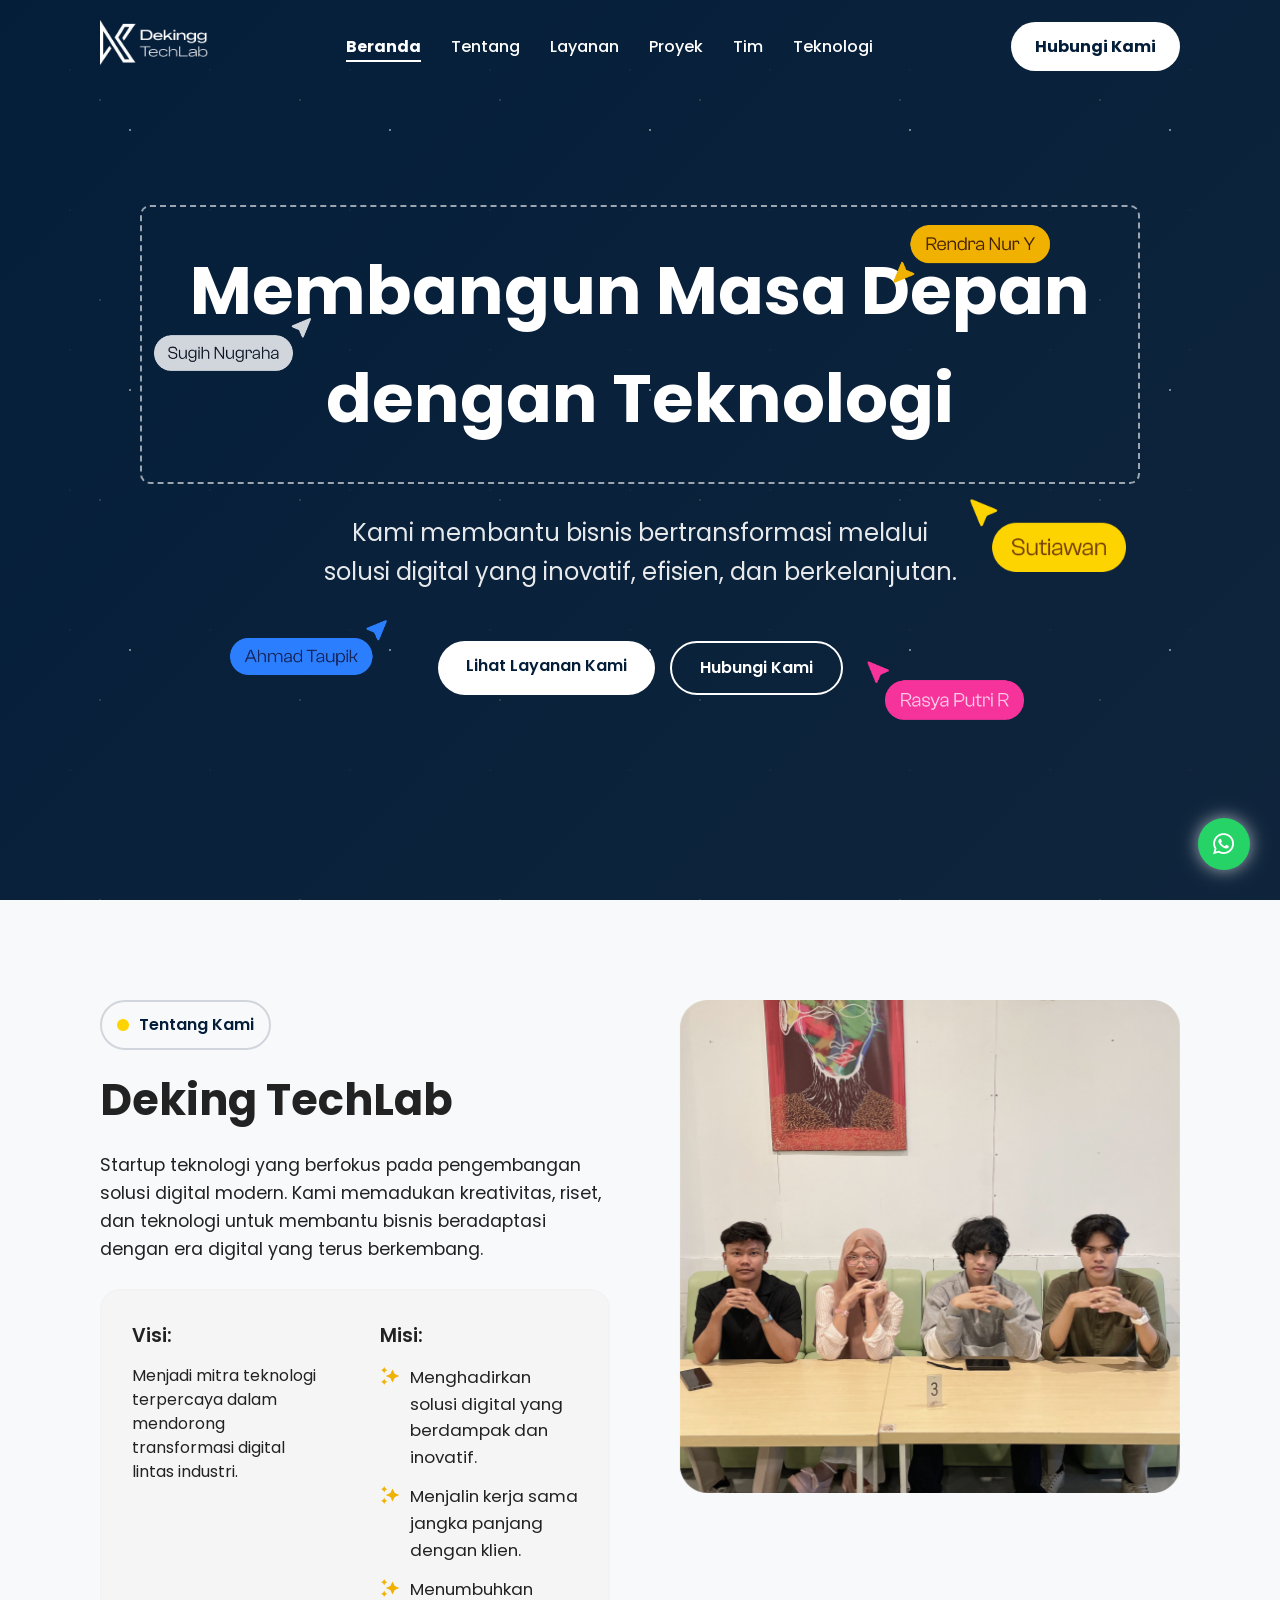
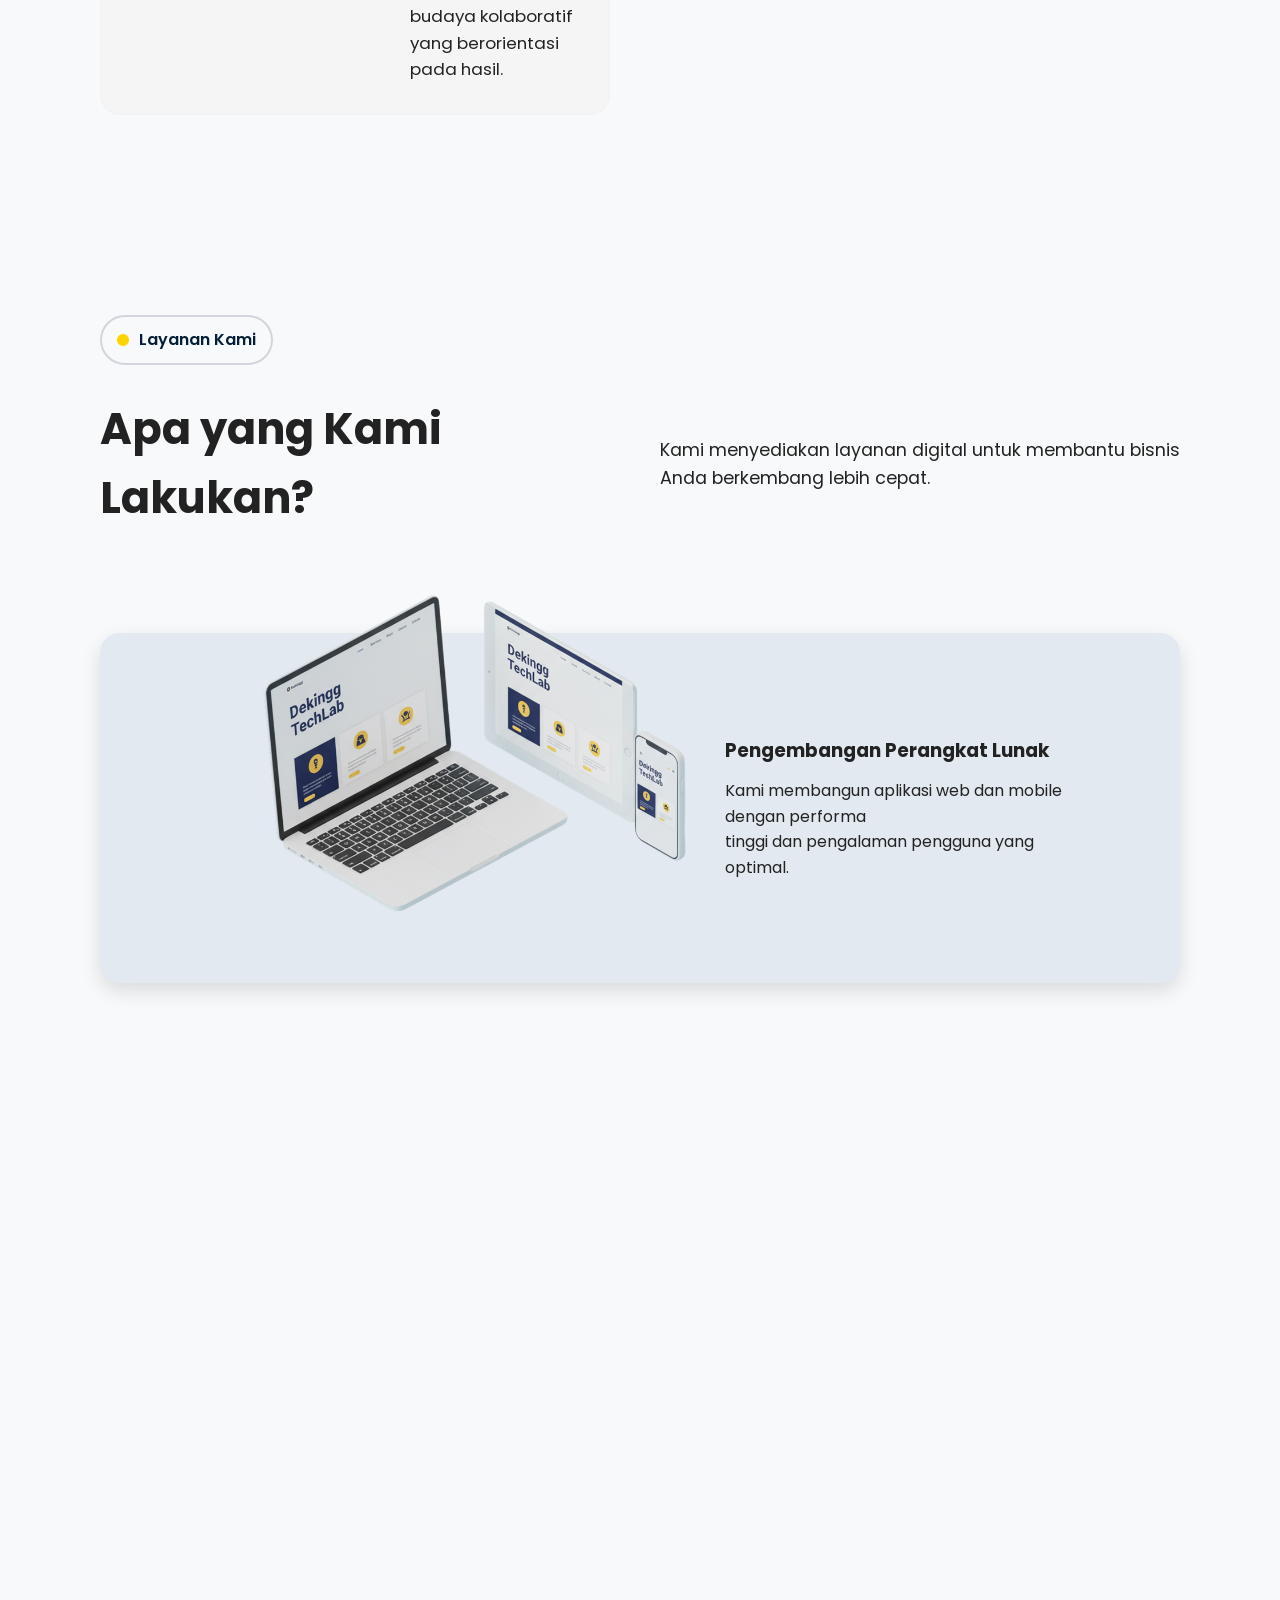
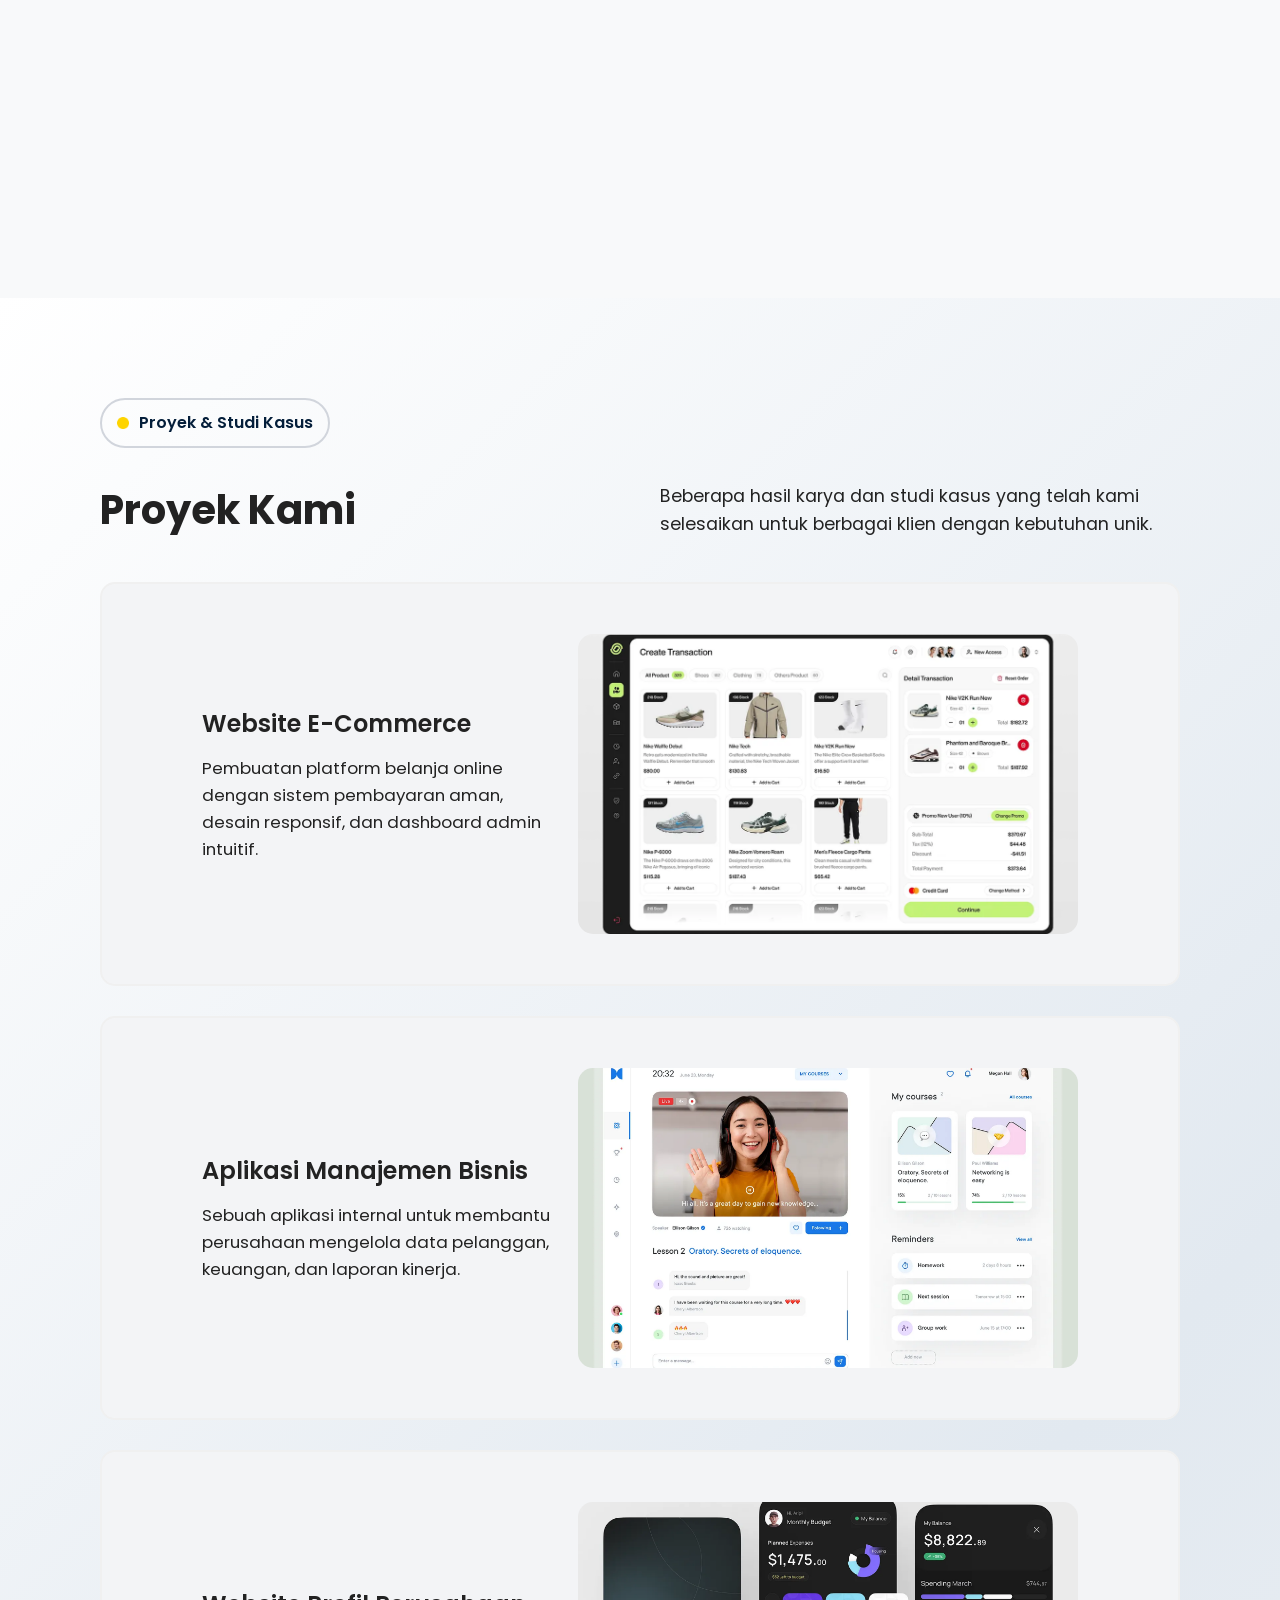
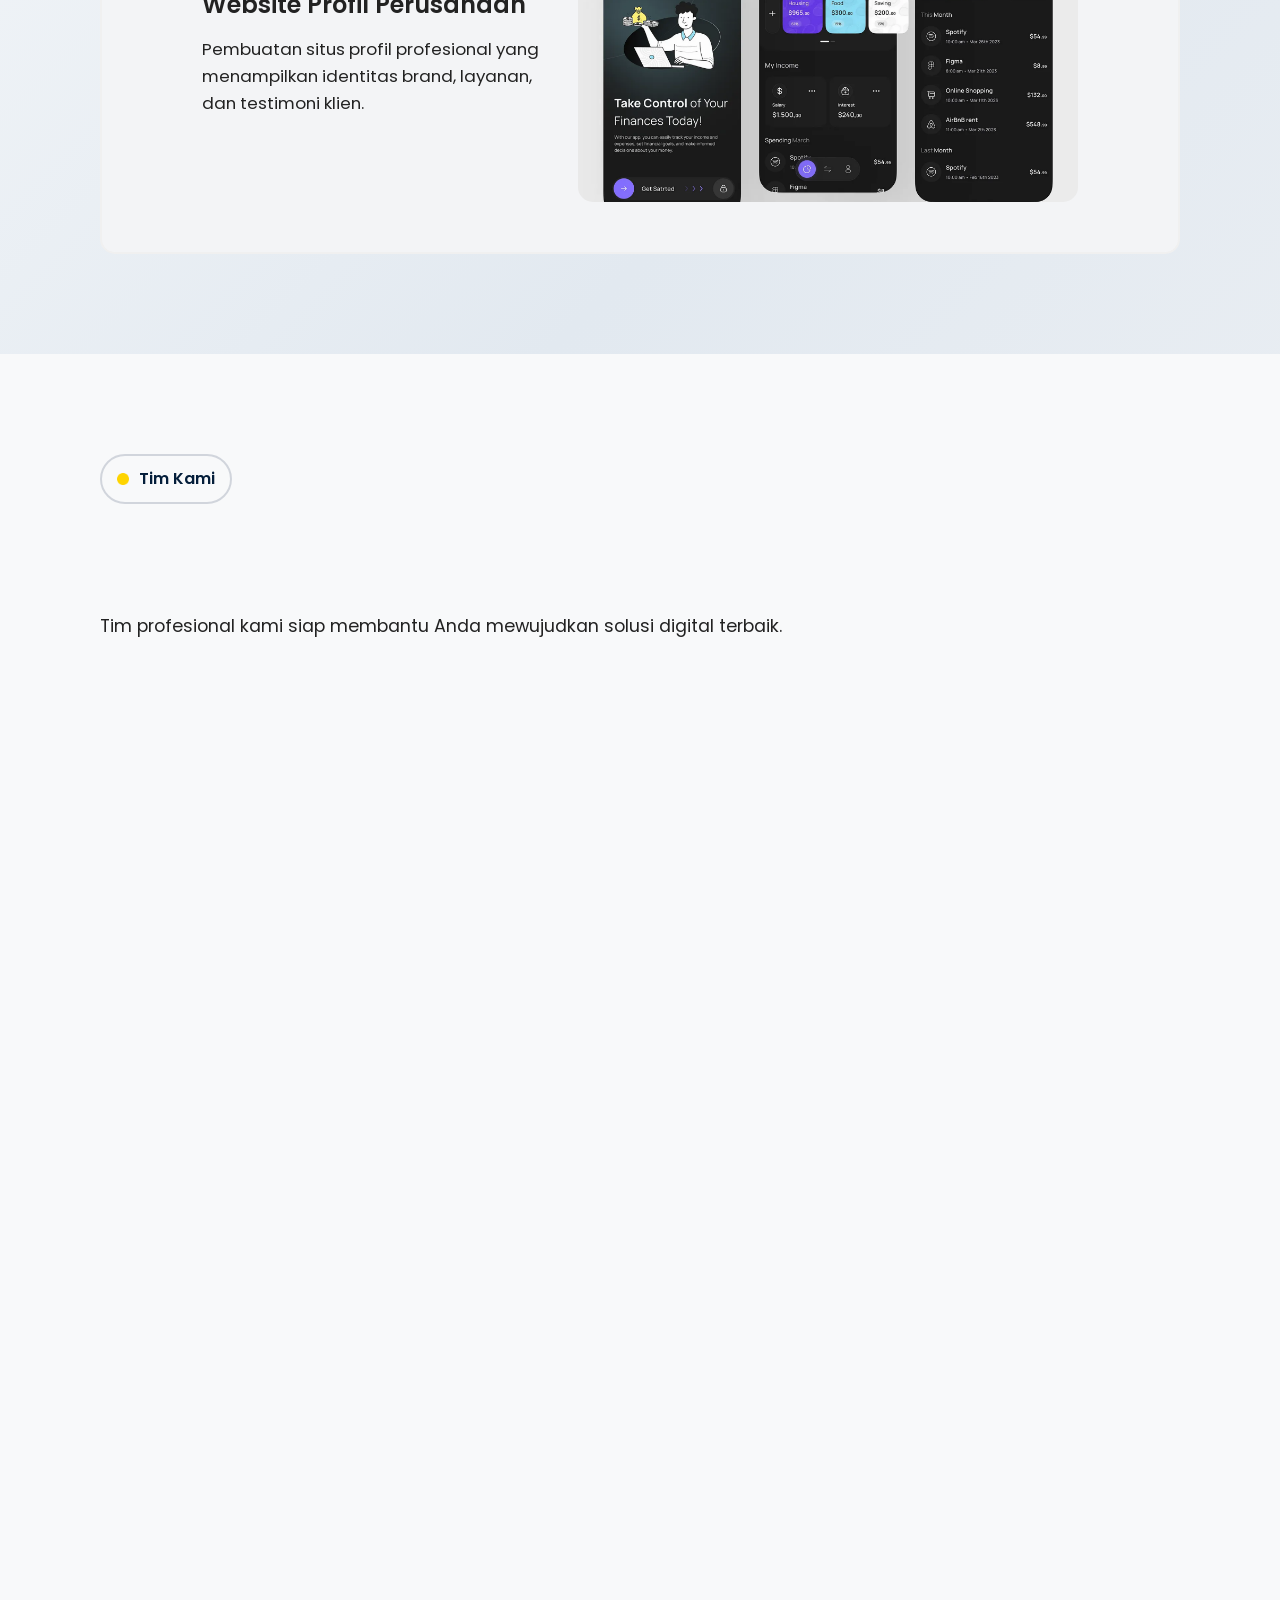
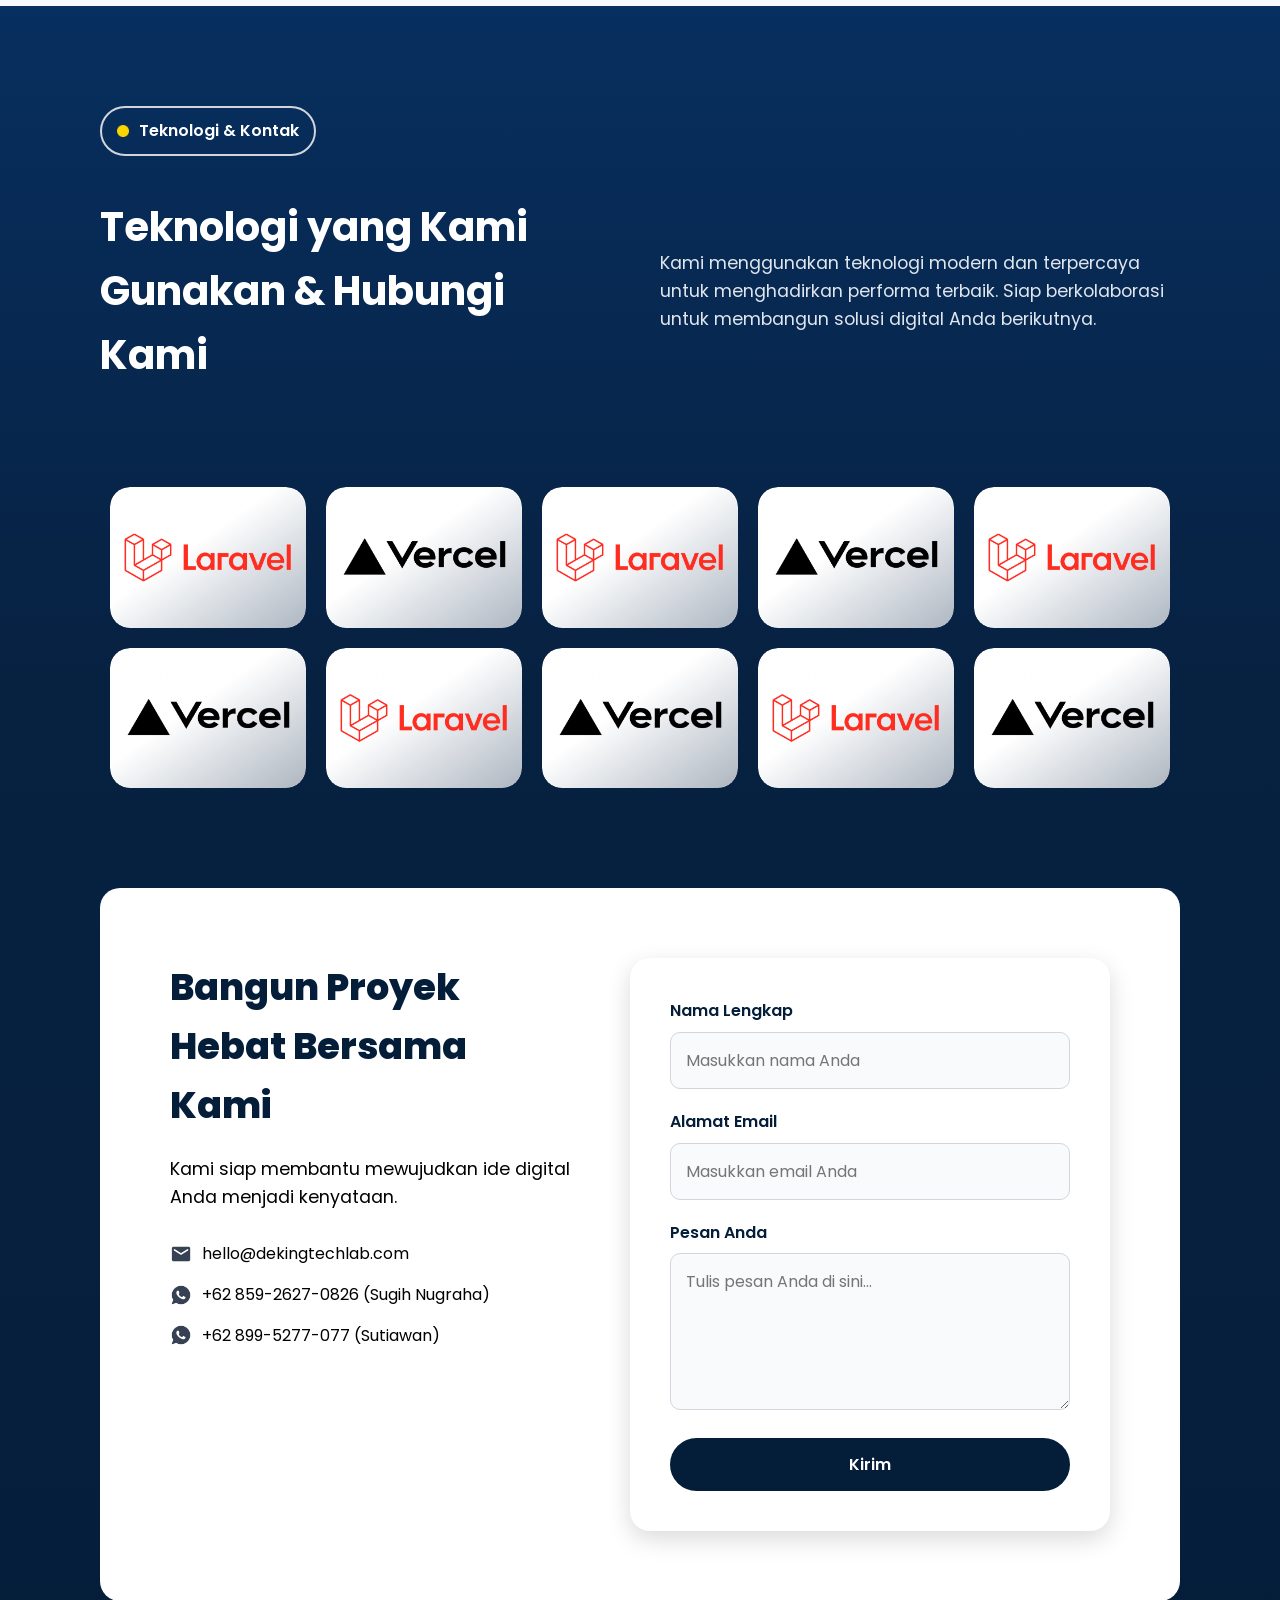
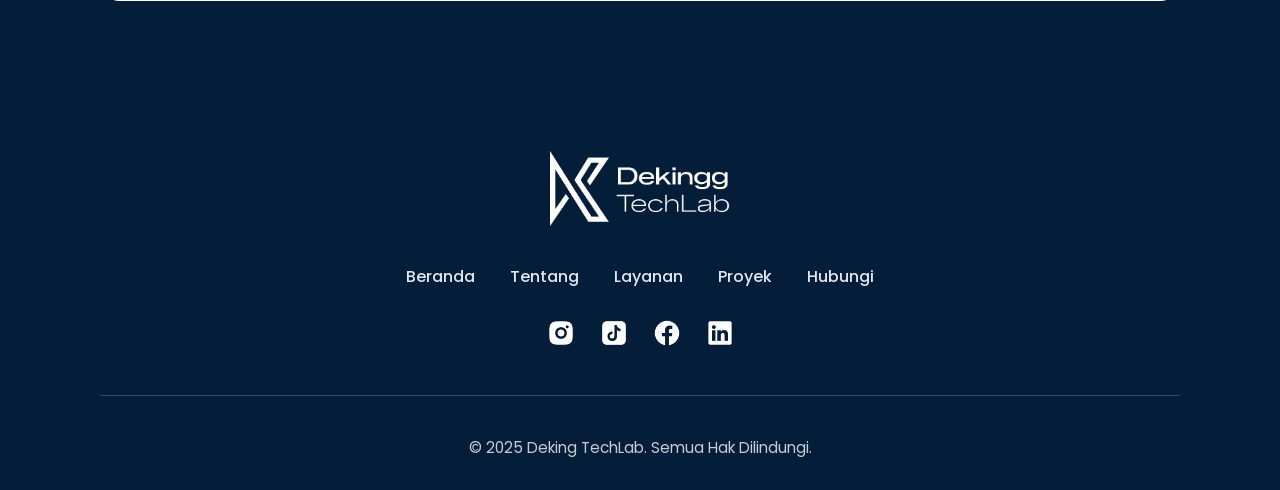
==== commit 732f93ca: "update minor4" ====
--- a/pages/home.html
+++ b/pages/home.html
@@ -445,12 +445,15 @@
 
 <!-- Tombol WhatsApp Floating -->
 <div class="wa-floating">
-  <a href="https://wa.me/6281234567890" target="_blank">
+  <a href="https://wa.me/6285926270826?text=Halo%20kak%2C%20saya%20ingin%20bertanya%20terkait%20layanan%20di%20Deking%20TechLab.%20Apakah%20bisa%20dibantu%3F%20😊" 
+     target="_blank">
     <i class="bx bxl-whatsapp"></i>
     <span class="wa-label">WhatsApp</span>
   </a>
 </div>
 
 
+
+
 </body>
 </html>
--- a/assets/css/style.css
+++ b/assets/css/style.css
@@ -2734,7 +2734,7 @@
   }
 
   .layanan-item .item-visual img {
-    width: 450px;
+    width: 430px;
   }
 
 
@@ -2816,16 +2816,18 @@
   .contact-details div {
     font-size: 0.9rem;
   }
-}
-
-/* =====================================================
+
+  /* =====================================================
             FOOTER
-===================================================== */
-
-.footer-nav {
-  display: flex;
-  flex-direction: column;
-}
+  ===================================================== */
+
+  .footer-nav {
+    display: flex;
+    flex-direction: column;
+  }
+}
+
+
 
 
 
@@ -2900,7 +2902,7 @@
   }
 
   .layanan-item .item-visual img {
-    width: 420px;   /* dikecilkan lagi dari 450 → 320 */
+    width: 380px;   /* dikecilkan lagi dari 450 → 320 */
   }
 
 
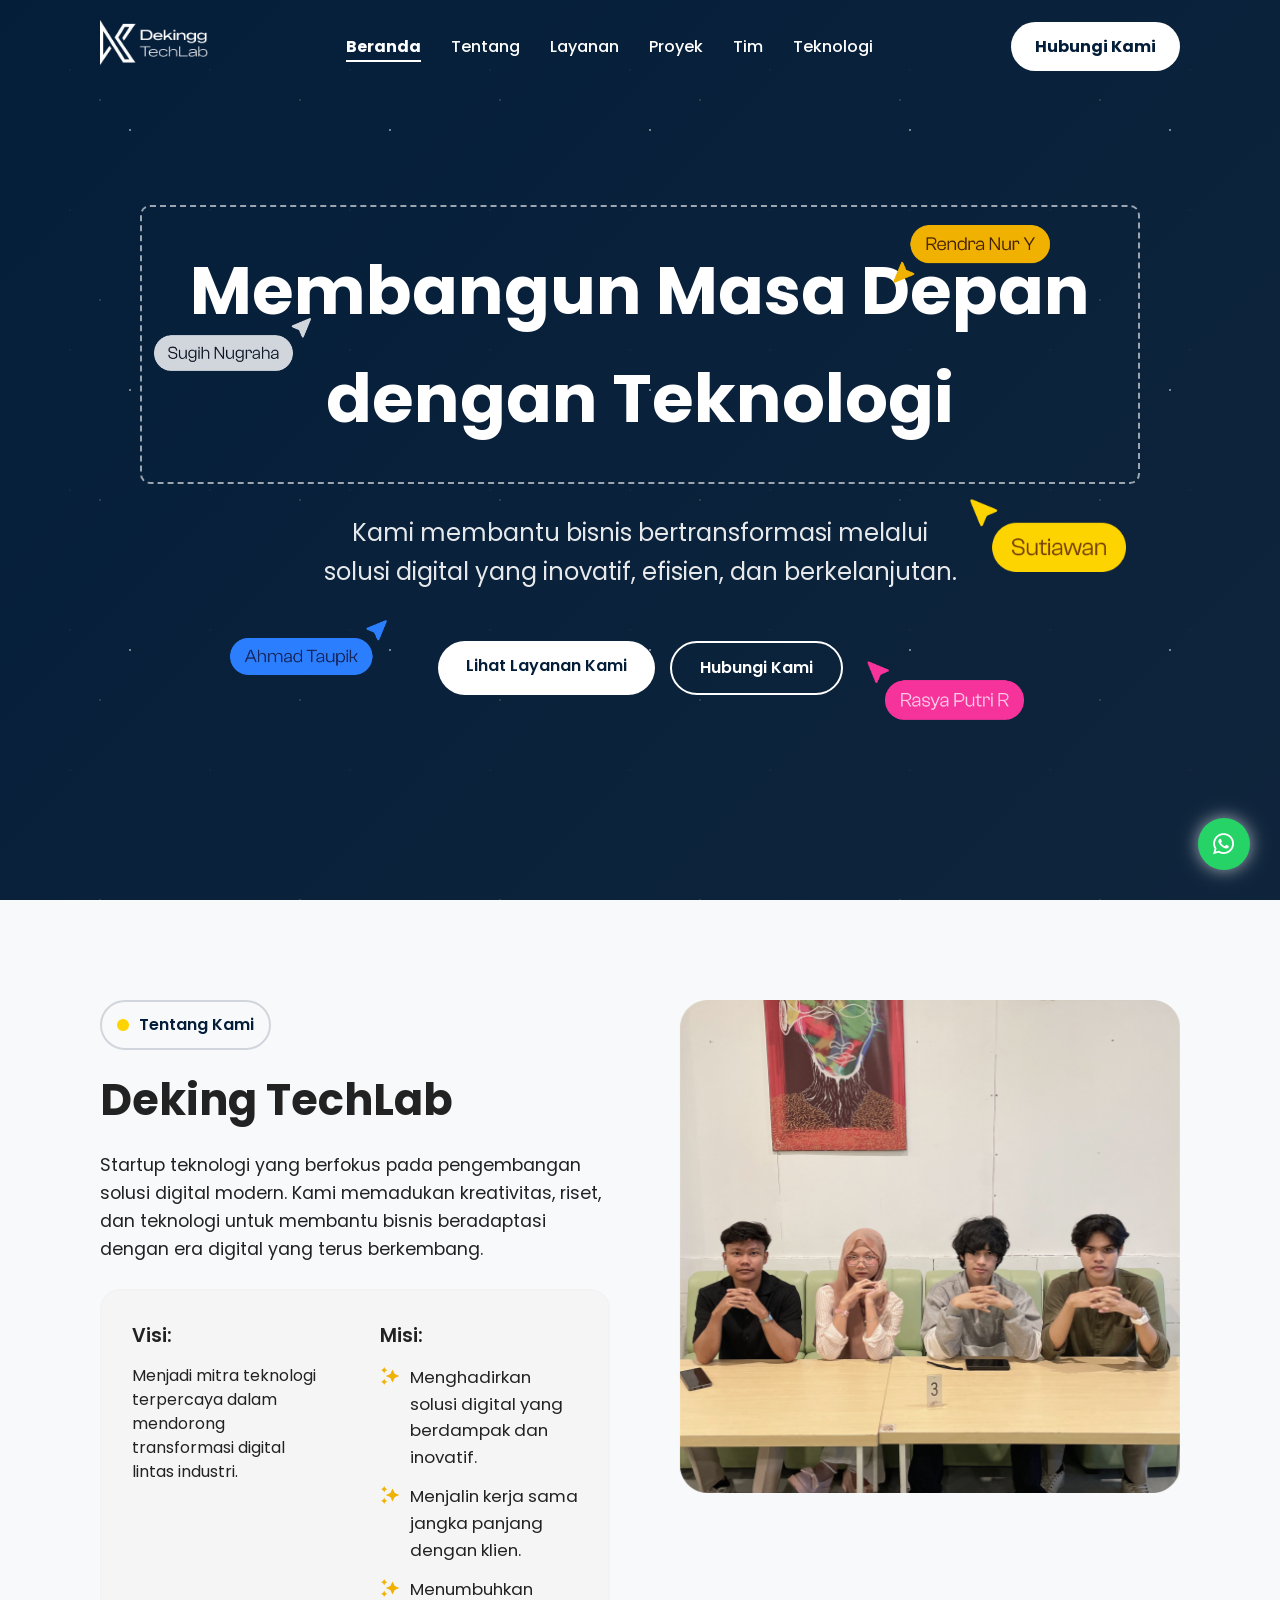
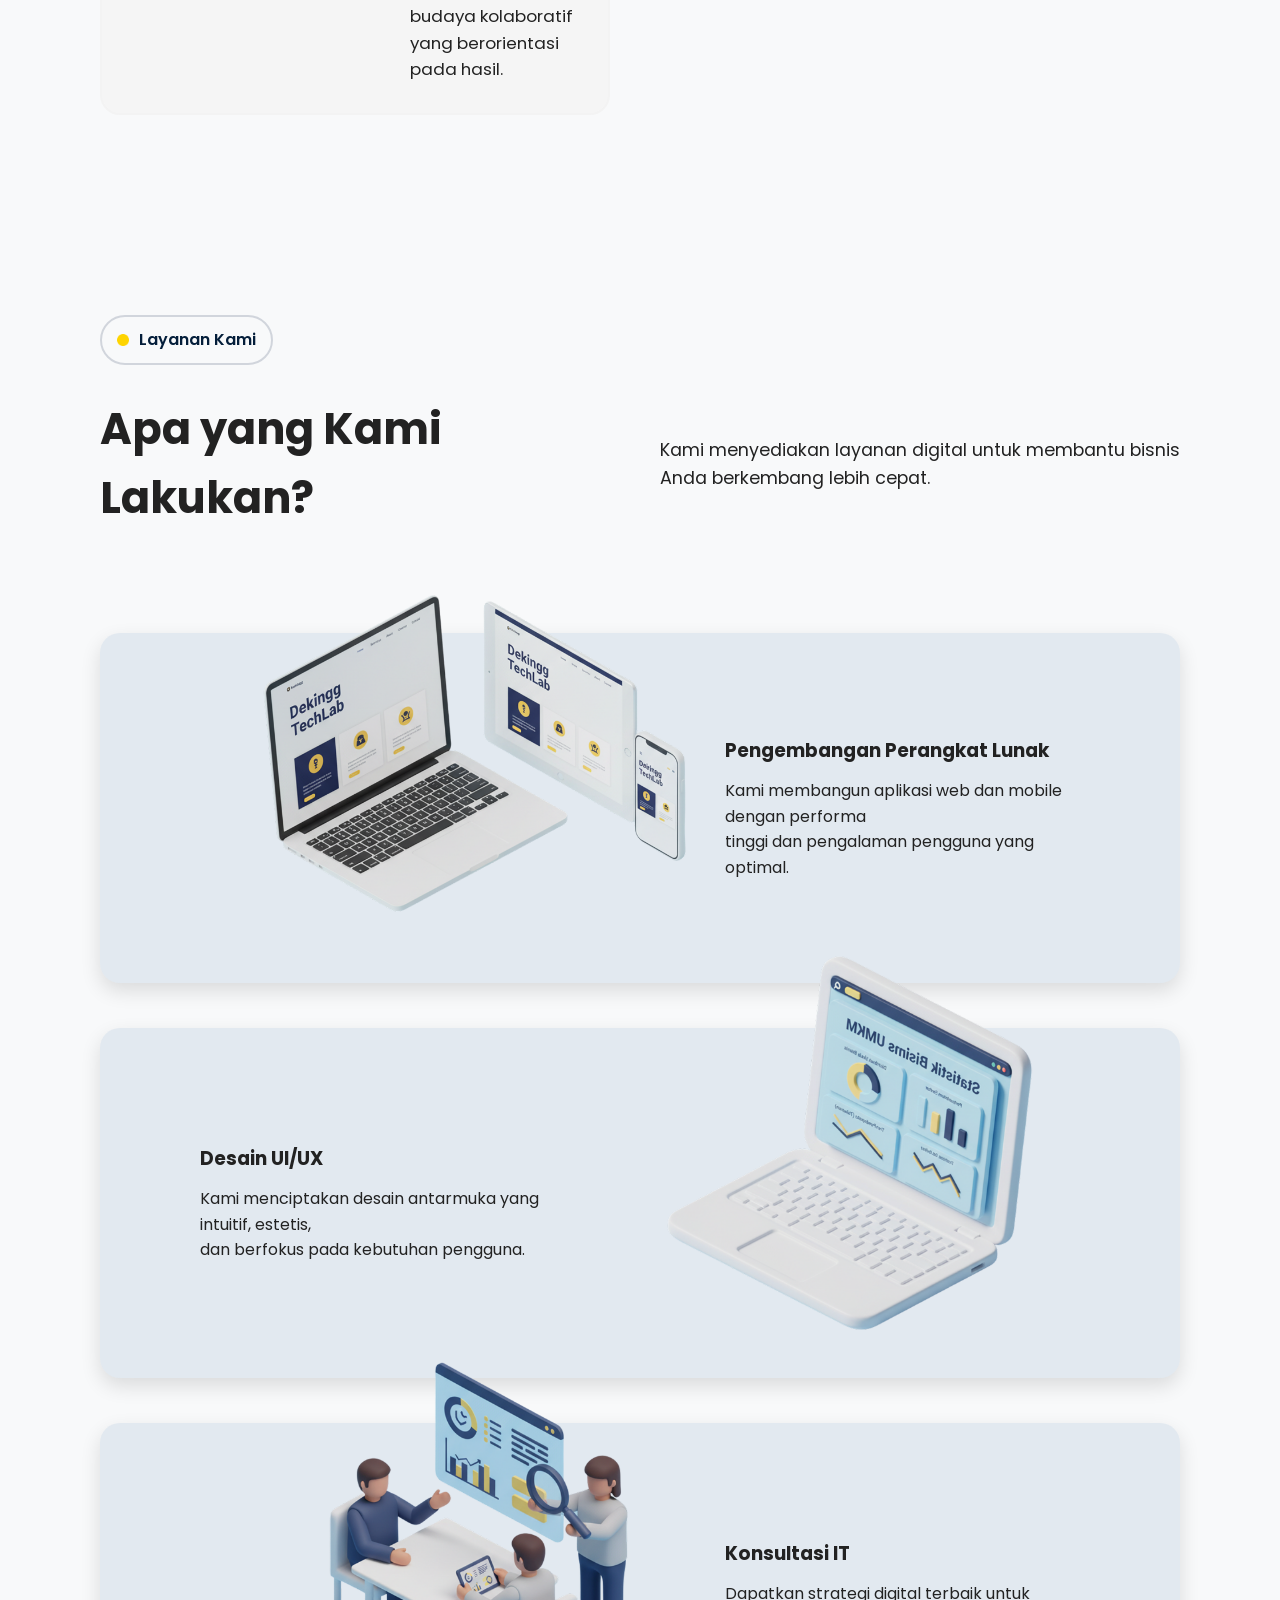
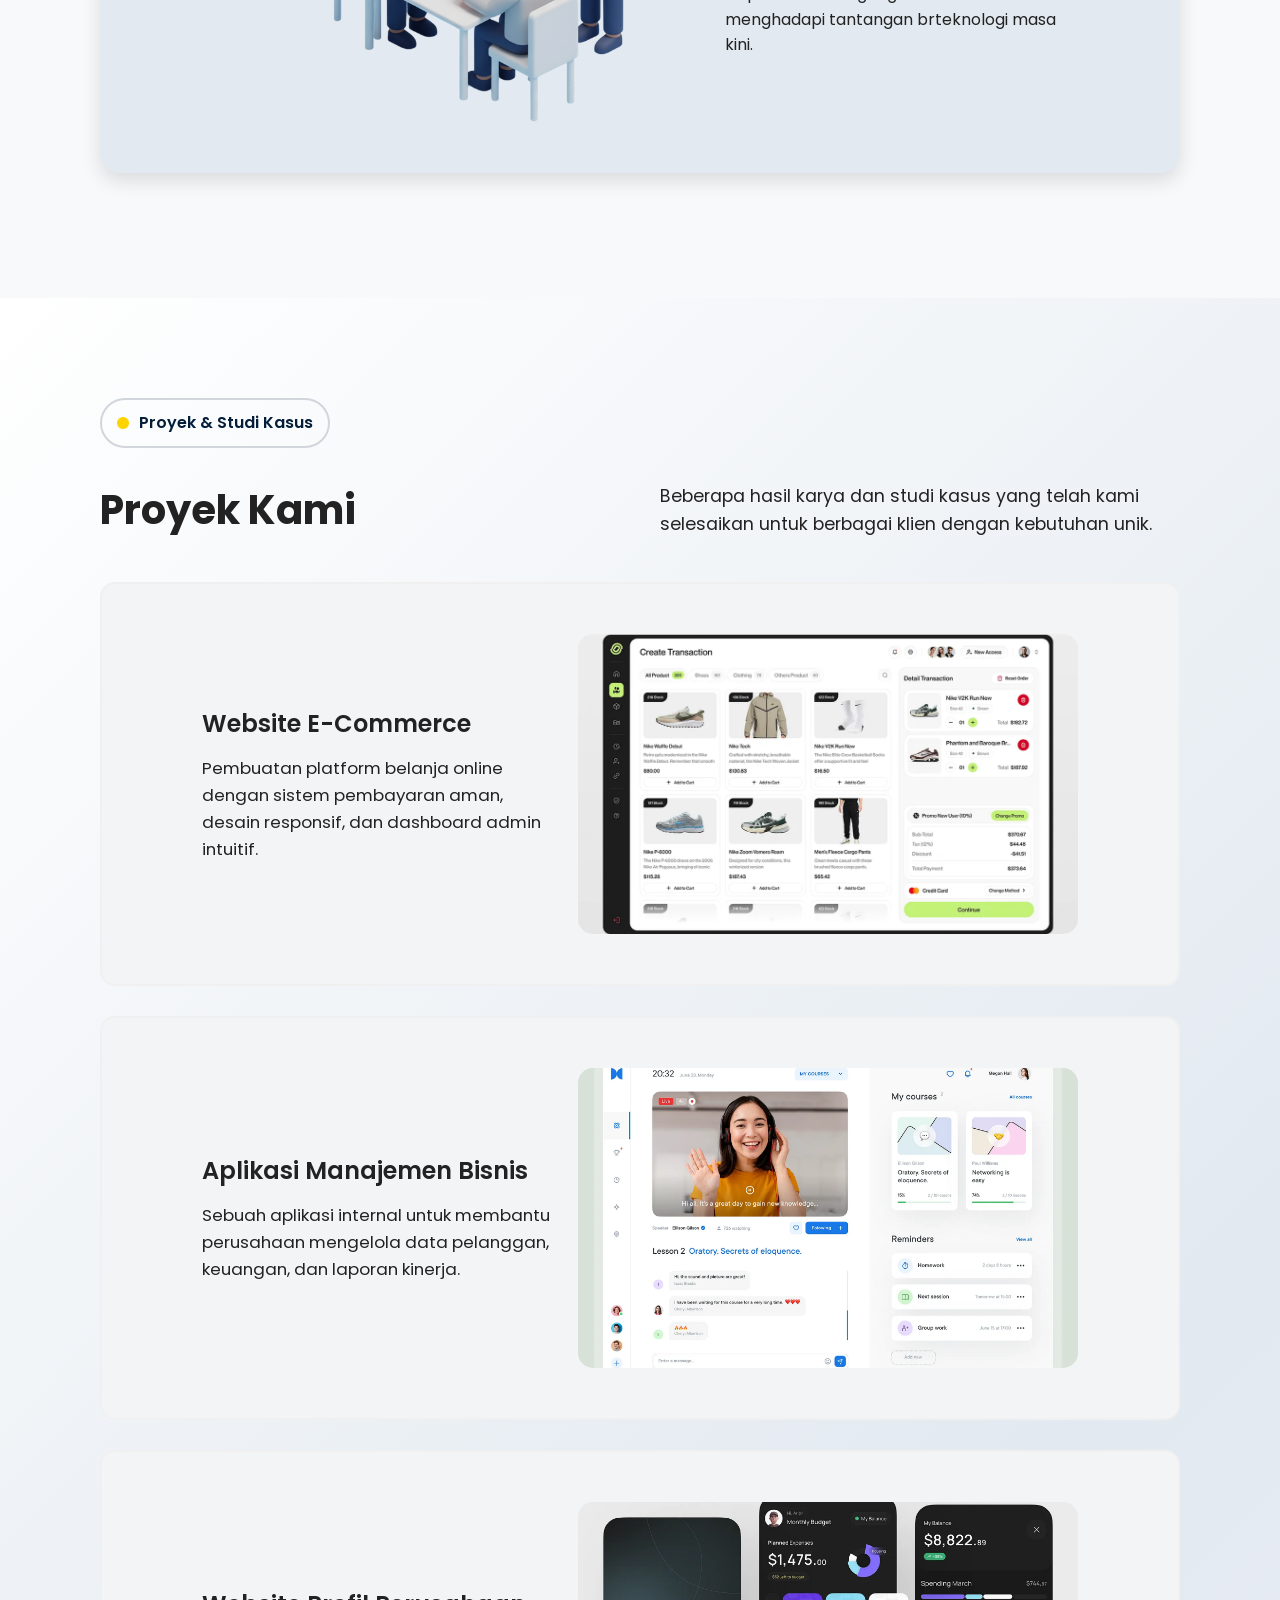
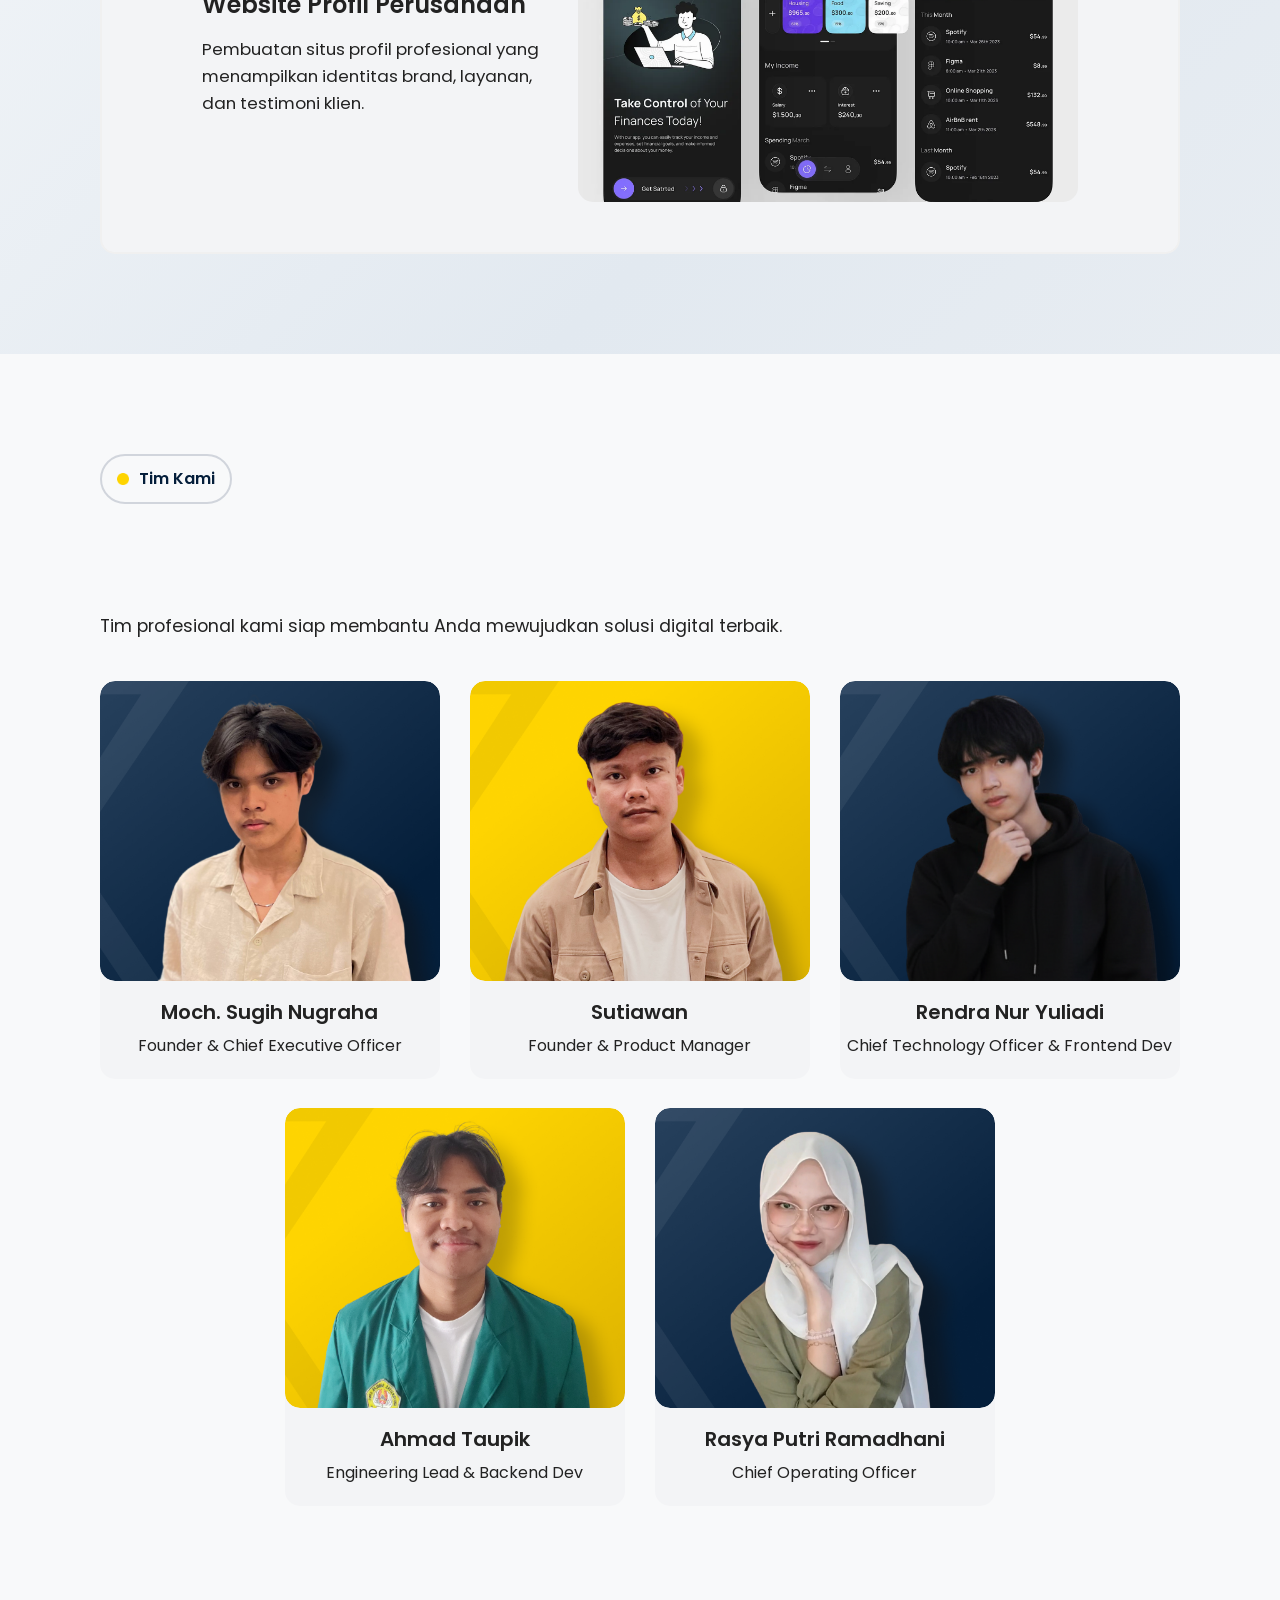
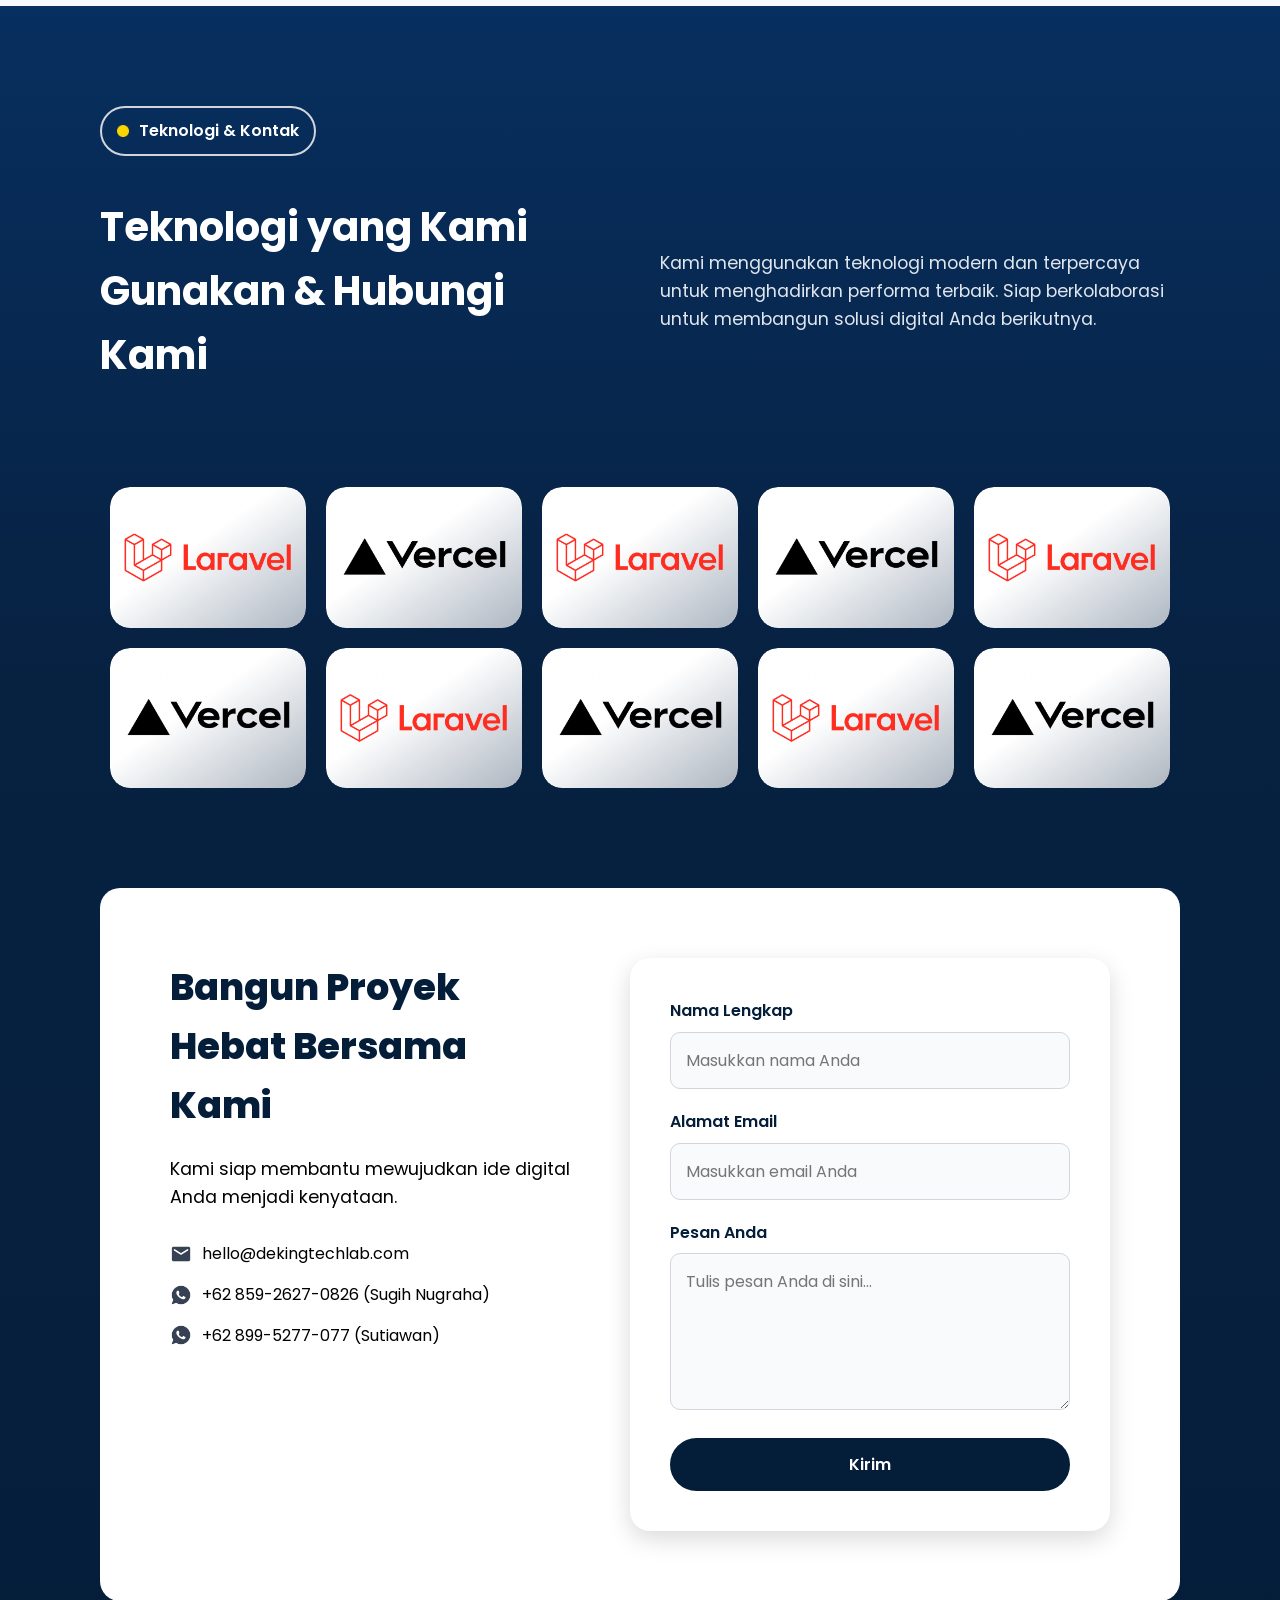
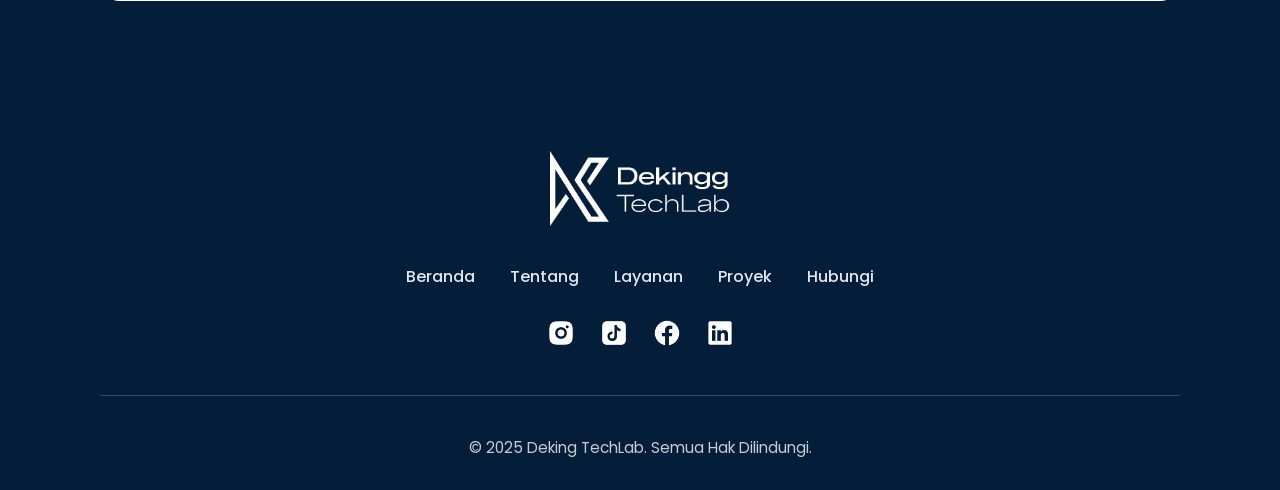
==== commit b80b1a84: "update minor5" ====
--- a/pages/home.html
+++ b/pages/home.html
@@ -445,7 +445,7 @@
 
 <!-- Tombol WhatsApp Floating -->
 <div class="wa-floating">
-  <a href="https://wa.me/6285926270826?text=Halo%20kak%2C%20saya%20ingin%20bertanya%20terkait%20layanan%20di%20Deking%20TechLab.%20Apakah%20bisa%20dibantu%3F%20😊" 
+  <a href="https://wa.me/6285926270826?text=Halo%20kak%2C%20saya%20ingin%20bertanya%20terkait%20layanan%20di%20Deking%20TechLab.%20Apakah%20bisa%20dibantu%3F%20Terima%20kasih." 
      target="_blank">
     <i class="bx bxl-whatsapp"></i>
     <span class="wa-label">WhatsApp</span>
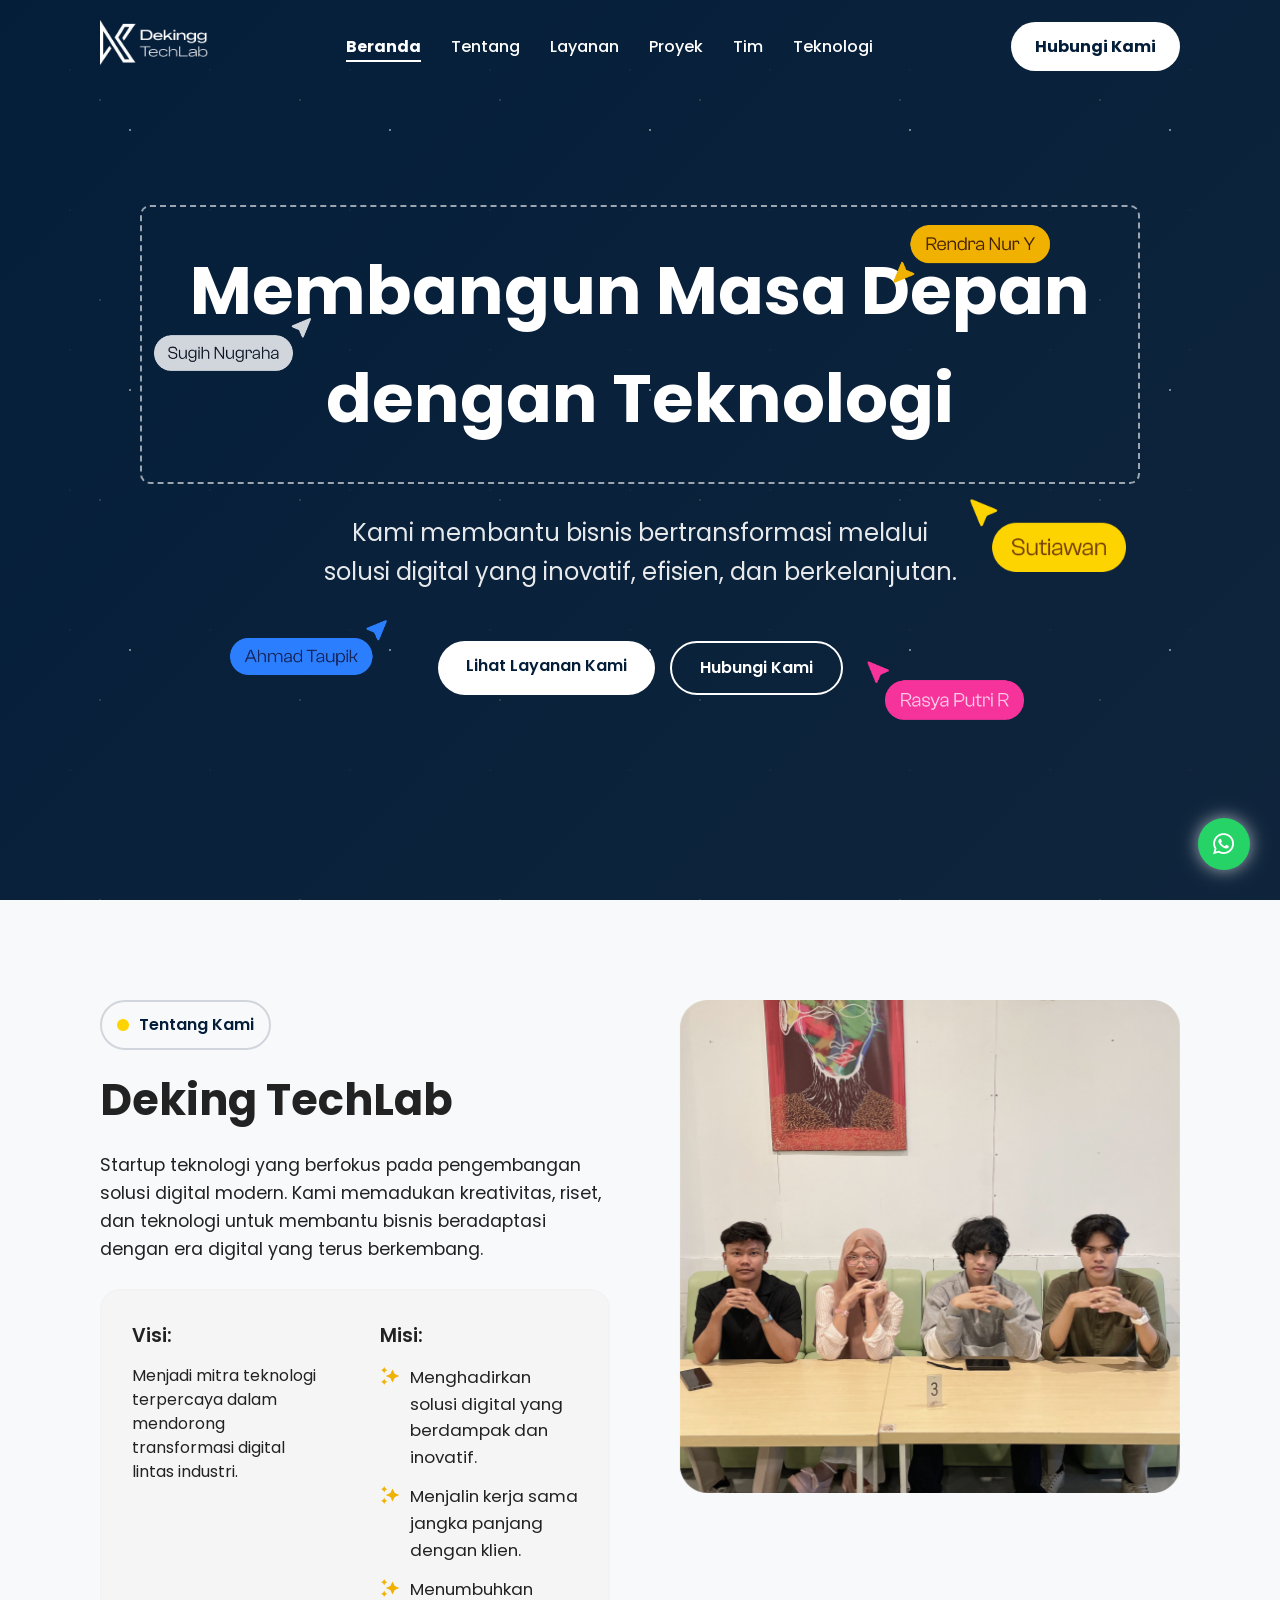
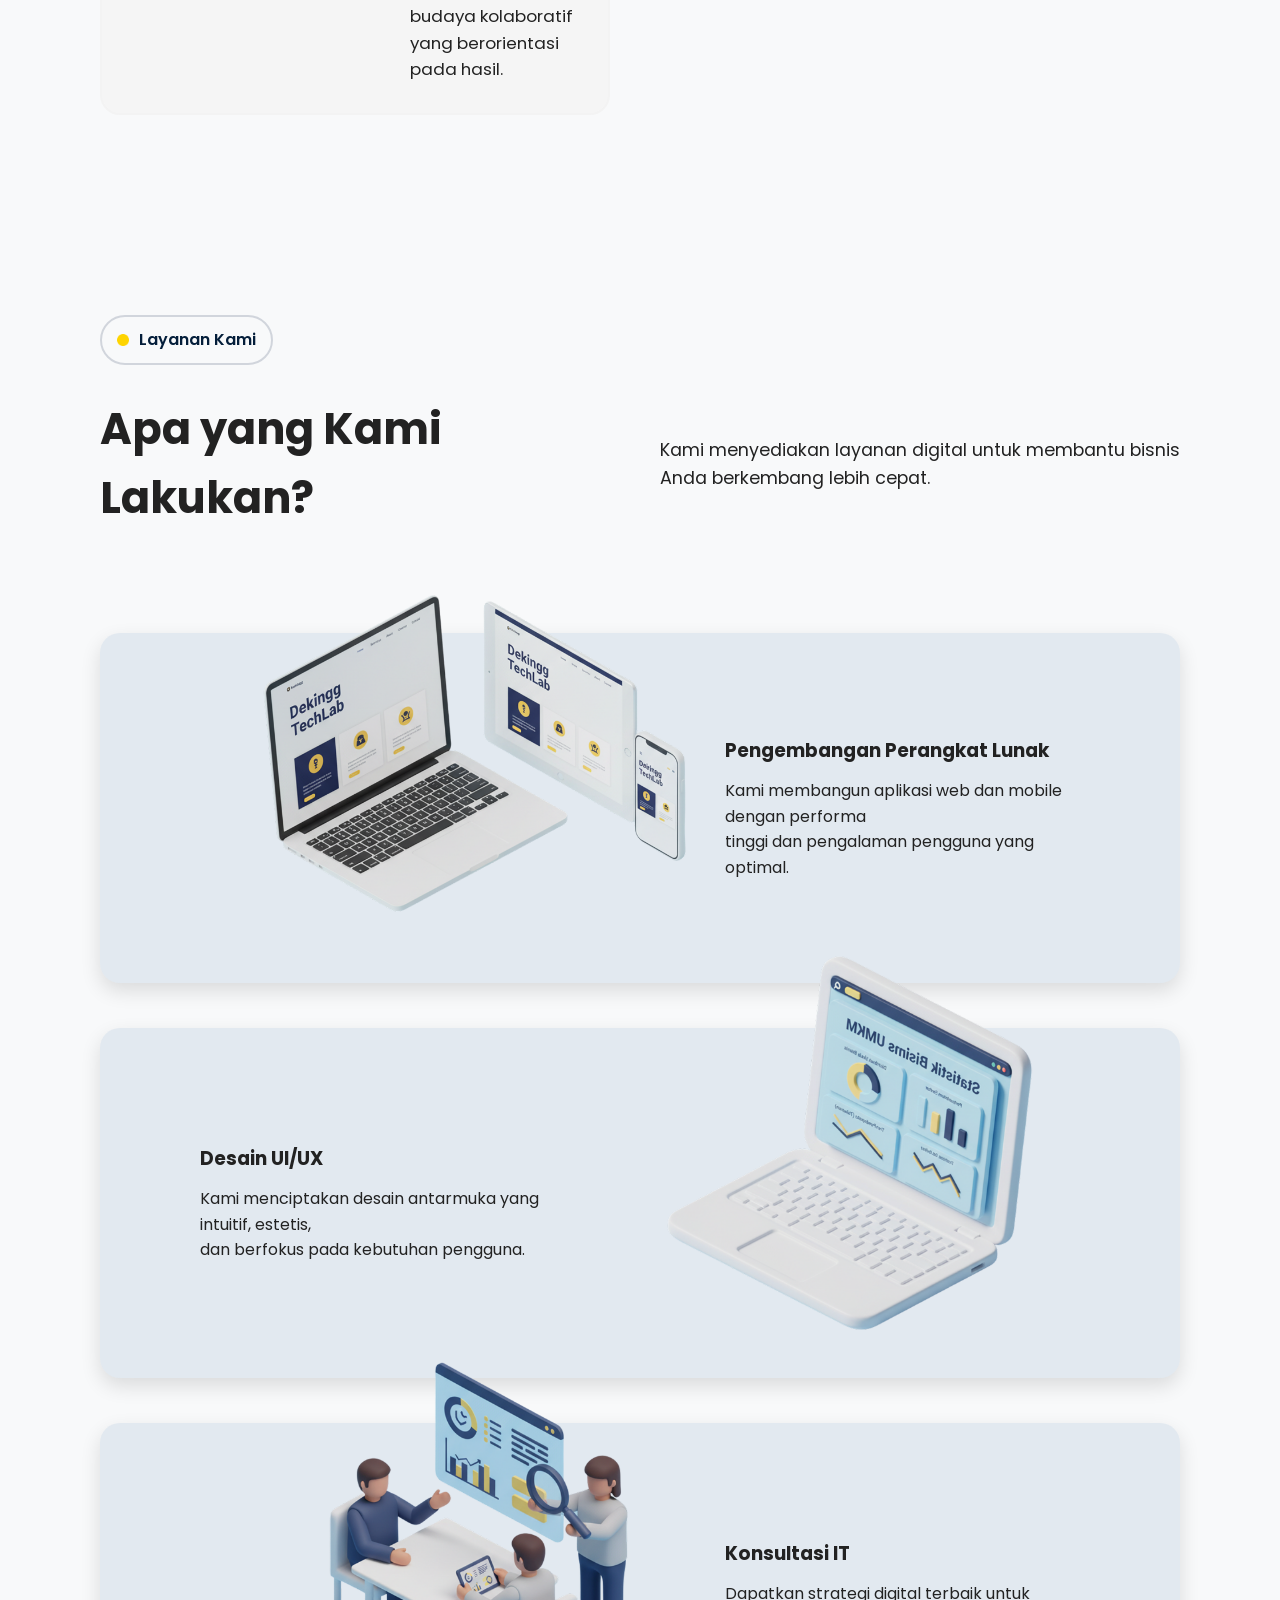
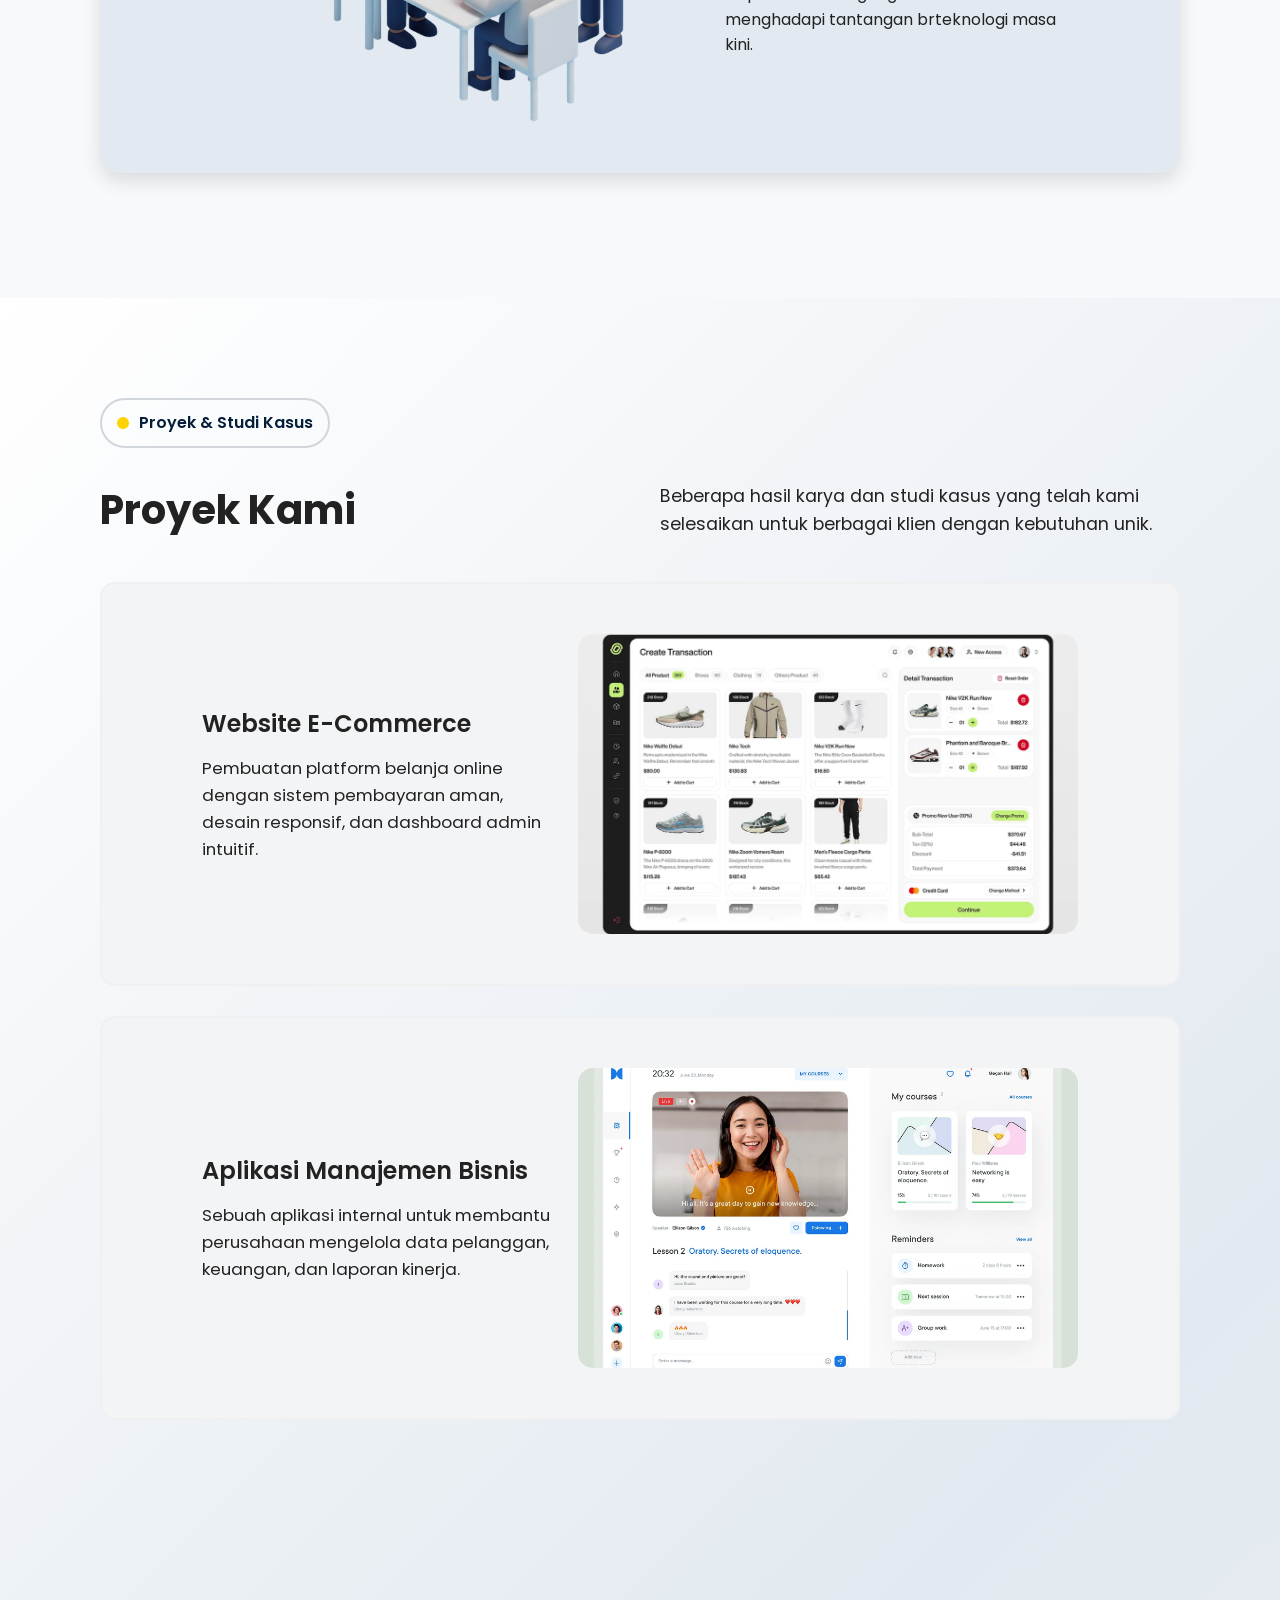
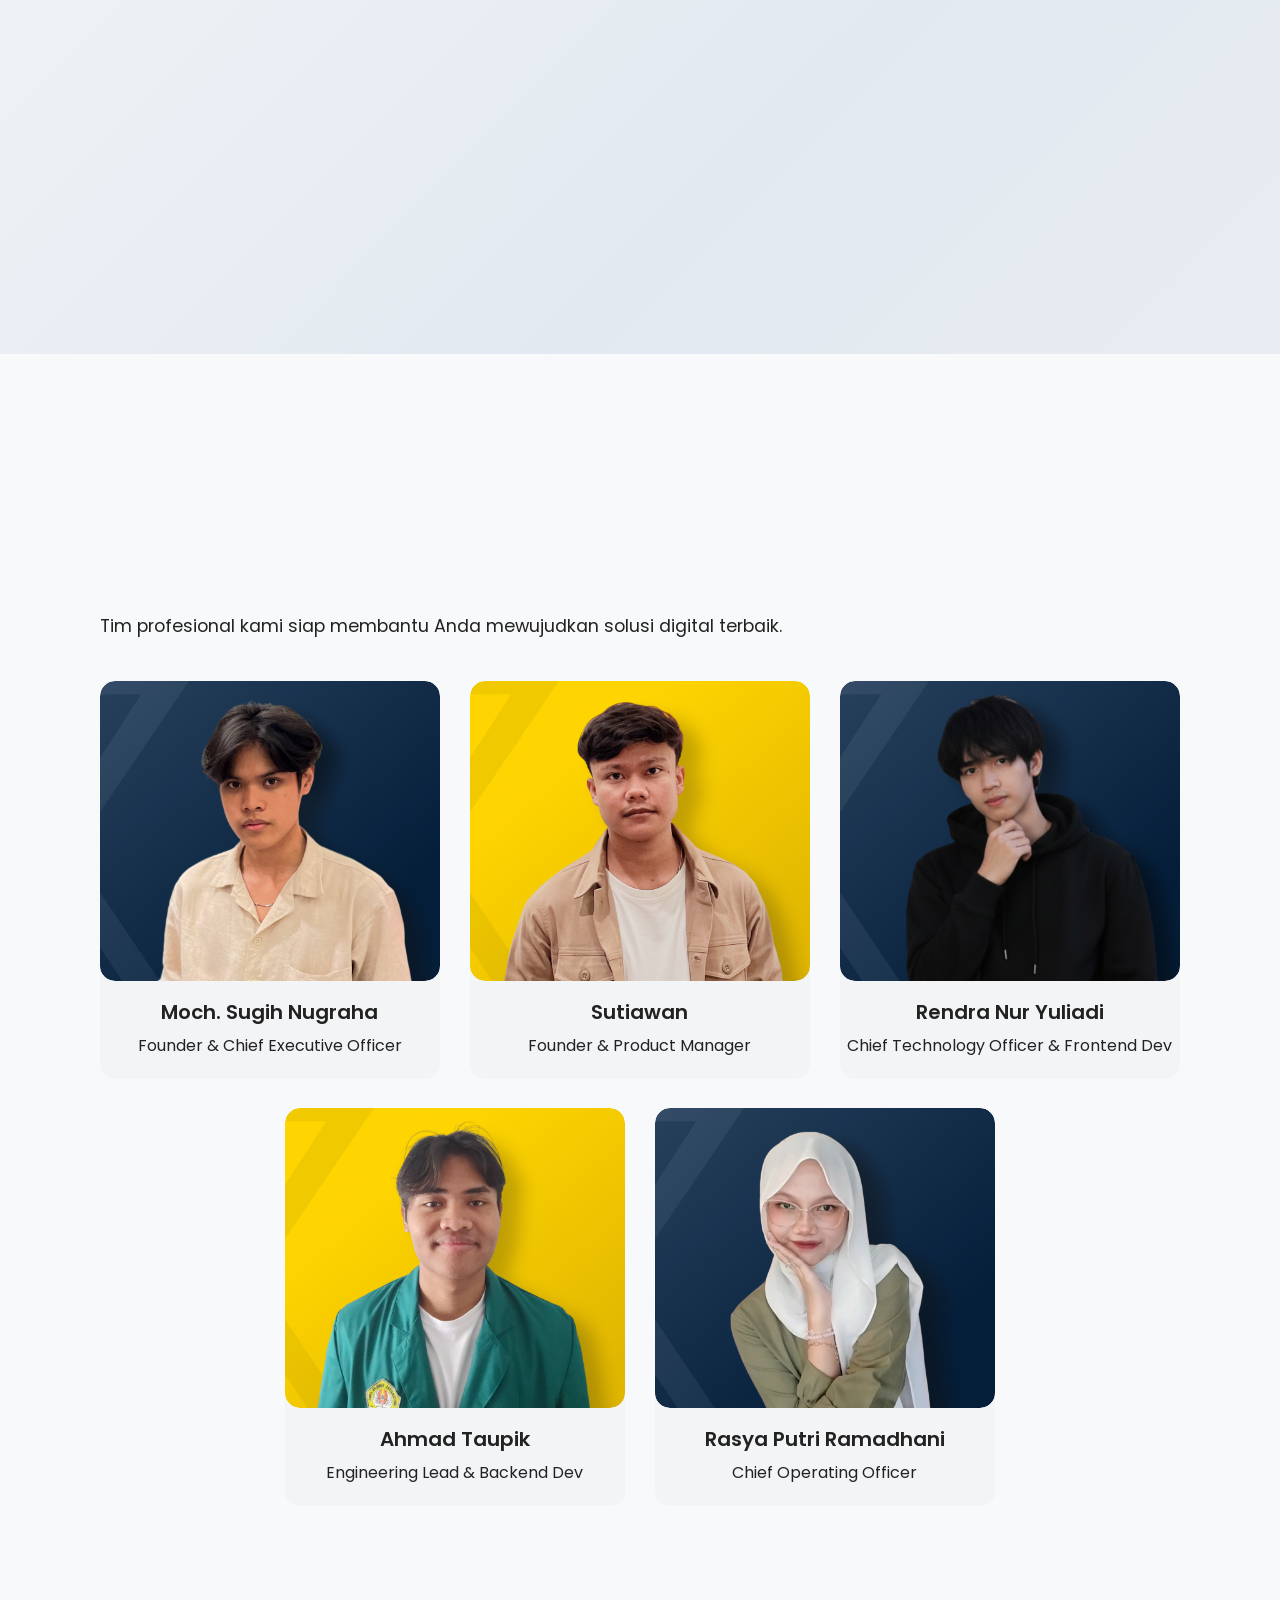
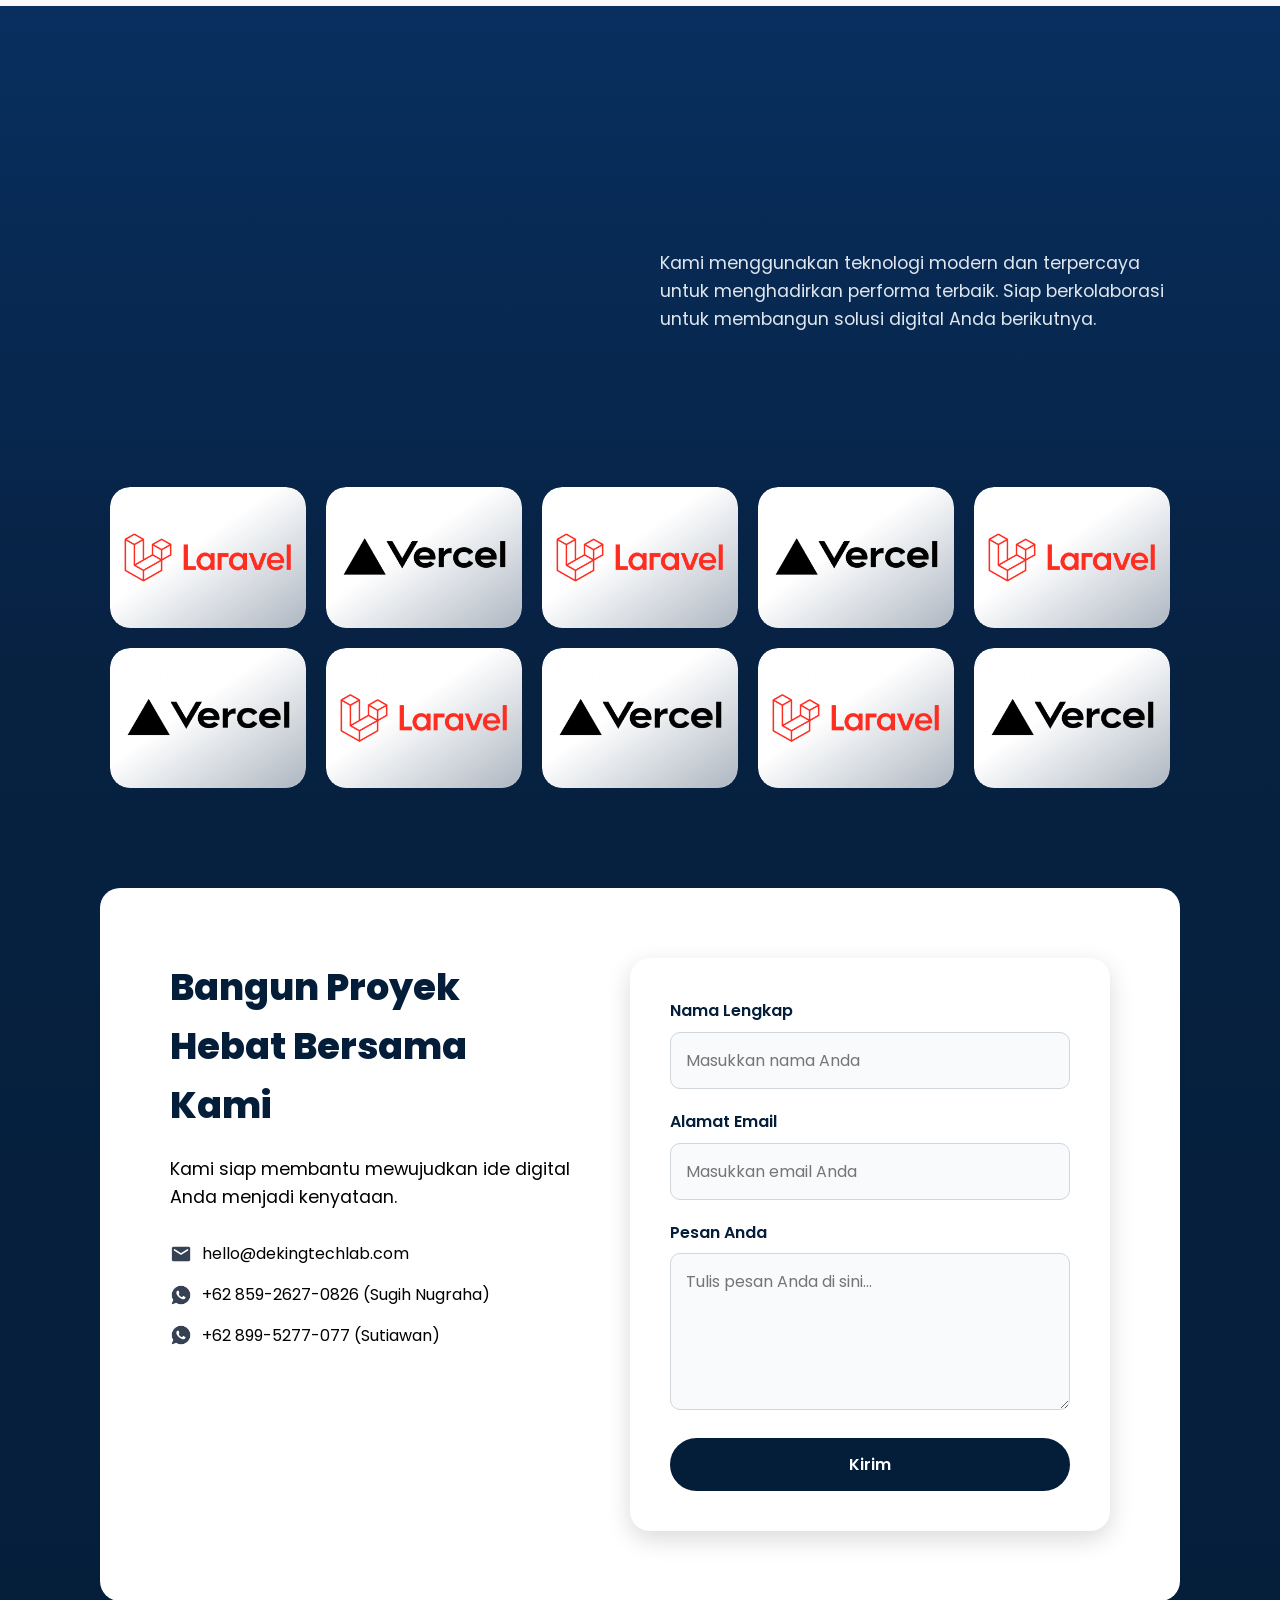
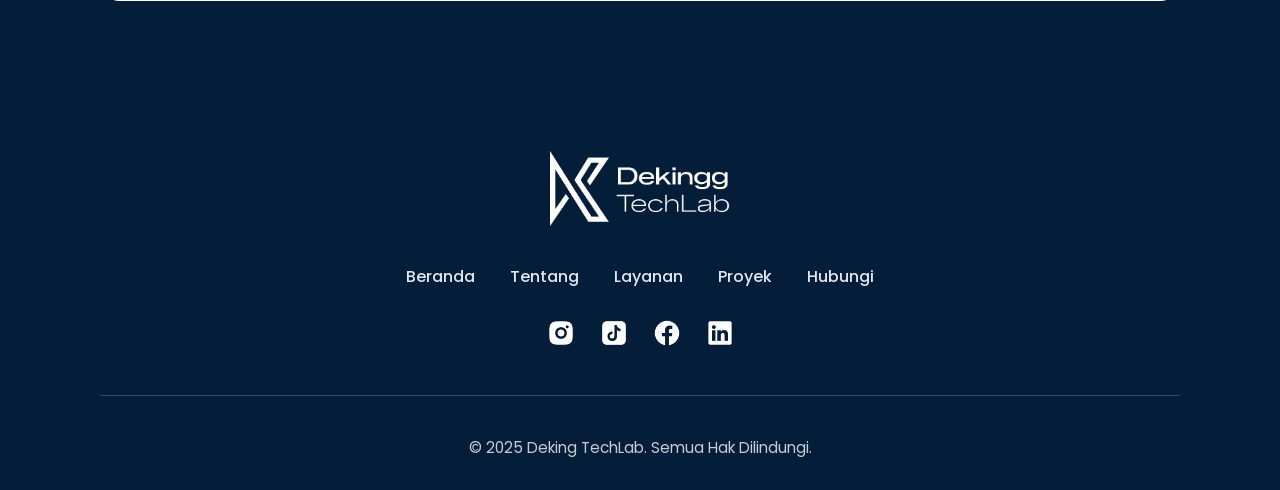
==== commit f2a8cc16: "update minor6" ====
--- a/pages/home.html
+++ b/pages/home.html
@@ -25,432 +25,445 @@
 </head>
 
 <body>
-<!-- ========== NAVBAR ========== -->
-<header class="navbar">
-  <div class="container">
-    <div class="logo">
-      <img id="navbar-logo"  src="/assets/img/Deking Logo 1.png" alt="Deking TechLab Logo">
-      <!-- <span>Deking TechLab</span> -->
+
+<!-- LOADING OVERLAY -->
+<div id="loading-overlay">
+  <div class="loader-glow"></div>
+  <div class="particles"></div>
+</div>
+
+
+
+
+
+
+
+  <!-- ========== NAVBAR ========== -->
+  <header class="navbar">
+    <div class="container">
+      <div class="logo">
+        <img id="navbar-logo"  src="/assets/img/Deking Logo 1.png" alt="Deking TechLab Logo">
+        <!-- <span>Deking TechLab</span> -->
+      </div>
+
+      <nav class="nav-links">
+        <ul>
+          <li><a href="#beranda" class="active">Beranda</a></li>
+          <li><a href="#tentang">Tentang</a></li>
+          <li><a href="#layanan">Layanan</a></li>
+          <li><a href="#proyek">Proyek</a></li>
+          <li><a href="#our-team">Tim</a></li>
+          <li><a href="#hubungi">Teknologi</a></li>
+        </ul>
+      </nav>
+
+      <div class="nav-action">
+        <a href="#hubungi" class="btn-hubungi">Hubungi Kami</a>
+      </div>
+
+      <!-- Menu Toggle (untuk mobile) -->
+      <div class="menu-toggle" id="menu-toggle">
+        <span class="material-symbols-outlined" >dehaze</span>
+      </div>
     </div>
-
-    <nav class="nav-links">
+  </header>
+
+  <!-- ========== MOBILE POPUP MENU (muncul saat hamburger ditekan) ========== -->
+  <div class="mobile-popup" id="mobile-popup">
+    <div class="mobile-popup-content">
+
       <ul>
-        <li><a href="#beranda" class="active">Beranda</a></li>
+        <li><a href="#beranda">Beranda</a></li>
         <li><a href="#tentang">Tentang</a></li>
         <li><a href="#layanan">Layanan</a></li>
         <li><a href="#proyek">Proyek</a></li>
         <li><a href="#our-team">Tim</a></li>
         <li><a href="#hubungi">Teknologi</a></li>
       </ul>
-    </nav>
-
-    <div class="nav-action">
-      <a href="#hubungi" class="btn-hubungi">Hubungi Kami</a>
-    </div>
-
-    <!-- Menu Toggle (untuk mobile) -->
-    <div class="menu-toggle" id="menu-toggle">
-       <span class="material-symbols-outlined" >dehaze</span>
+
+      
+      <!-- Close Button -->
+      <button class="close-popup" id="close-popup">
+        <span class="material-symbols-outlined">close</span>
+      </button>
+
     </div>
   </div>
-</header>
-
-<!-- ========== MOBILE POPUP MENU (muncul saat hamburger ditekan) ========== -->
-<div class="mobile-popup" id="mobile-popup">
-  <div class="mobile-popup-content">
-
-    <ul>
-      <li><a href="#beranda">Beranda</a></li>
-      <li><a href="#tentang">Tentang</a></li>
-      <li><a href="#layanan">Layanan</a></li>
-      <li><a href="#proyek">Proyek</a></li>
-      <li><a href="#our-team">Tim</a></li>
-      <li><a href="#hubungi">Teknologi</a></li>
-    </ul>
-
-    
-    <!-- Close Button -->
-    <button class="close-popup" id="close-popup">
-      <span class="material-symbols-outlined">close</span>
-    </button>
-
-  </div>
-</div>
-
-  <!-- ========== MAIN CONTENT ========== -->
-<main>
-  <section id="beranda">
-    <div class="container hero-content">
-      <h1>Membangun Masa Depan <br>dengan Teknologi</h1>
-      <p>Kami membantu bisnis bertransformasi melalui solusi digital yang inovatif, efisien, dan berkelanjutan.</p>
-
-      <div class="hero-buttons">
-        <a href="#layanan" class="btn-primary">Lihat Layanan Kami</a>
-        <a href="#hubungi" class="btn-secondary">Hubungi Kami</a>
-      </div>
-    </div>
-
-   <!-- ========== GAMBAR TIM MENGAPUNG ========== -->
-    <div class="floating-images">
-      <img class="floating-name" src="/assets/img/Group 5.png" alt="Sugih Nugraha">
-      <img class="floating-name" src="/assets/img/Group 4.png" alt="Ahmad Taupik">
-      <img class="floating-name" src="/assets/img/Group 6.png" alt="Rendra Nur Y">
-      <img class="floating-name" src="/assets/img/Group 3.png" alt="Sutiawan">
-      <img class="floating-name" src="/assets/img/Group 2.png" alt="Rasya Putri R">
-    </div>
-  </section>
-
-
-  <section id="tentang" class="section-tentang">
-    <div class="container tentang-grid">
-
-      <!-- KIRI: Teks Deskriptif -->
-          <div class="tentang-teks">
-            <span class="subtitle">
-              <img src="/assets/img/Ellipse 1.png" alt="titik" class="subtitle-icon">
-              Tentang Kami
-            </span>
-            <h2 class="headline">Deking TechLab</h2>
-            <p class="deskripsi">
-              Startup teknologi yang berfokus pada pengembangan solusi digital modern. 
-              Kami memadukan kreativitas, riset, dan teknologi untuk membantu bisnis 
-              beradaptasi dengan era digital yang terus berkembang.
-            </p>
-
-            <div class="visi-misi">
-              <div class="visi-misi-content">
-                <h3>Visi:</h3>
-                <p>Menjadi mitra teknologi terpercaya dalam mendorong transformasi digital lintas industri.</p>
+
+    <!-- ========== MAIN CONTENT ========== -->
+  <main>
+    <section id="beranda">
+      <div class="container hero-content">
+        <h1>Membangun Masa Depan <br>dengan Teknologi</h1>
+        <p>Kami membantu bisnis bertransformasi melalui solusi digital yang inovatif, efisien, dan berkelanjutan.</p>
+
+        <div class="hero-buttons">
+          <a href="#layanan" class="btn-primary">Lihat Layanan Kami</a>
+          <a href="#hubungi" class="btn-secondary">Hubungi Kami</a>
+        </div>
+      </div>
+
+    <!-- ========== GAMBAR TIM MENGAPUNG ========== -->
+      <div class="floating-images">
+        <img class="floating-name" src="/assets/img/Group 5.png" alt="Sugih Nugraha">
+        <img class="floating-name" src="/assets/img/Group 4.png" alt="Ahmad Taupik">
+        <img class="floating-name" src="/assets/img/Group 6.png" alt="Rendra Nur Y">
+        <img class="floating-name" src="/assets/img/Group 3.png" alt="Sutiawan">
+        <img class="floating-name" src="/assets/img/Group 2.png" alt="Rasya Putri R">
+      </div>
+    </section>
+
+
+    <section id="tentang" class="section-tentang">
+      <div class="container tentang-grid">
+
+        <!-- KIRI: Teks Deskriptif -->
+            <div class="tentang-teks">
+              <span class="subtitle">
+                <img src="/assets/img/Ellipse 1.png" alt="titik" class="subtitle-icon">
+                Tentang Kami
+              </span>
+              <h2 class="headline">Deking TechLab</h2>
+              <p class="deskripsi">
+                Startup teknologi yang berfokus pada pengembangan solusi digital modern. 
+                Kami memadukan kreativitas, riset, dan teknologi untuk membantu bisnis 
+                beradaptasi dengan era digital yang terus berkembang.
+              </p>
+
+              <div class="visi-misi">
+                <div class="visi-misi-content">
+                  <h3>Visi:</h3>
+                  <p>Menjadi mitra teknologi terpercaya dalam mendorong transformasi digital lintas industri.</p>
+                </div>
+                <div class="visi-misi-content">
+                  <h3>Misi:</h3>
+                  <ul class="misi-list">
+                    <li>Menghadirkan solusi digital yang berdampak dan inovatif.</li>
+                    <li>Menjalin kerja sama jangka panjang dengan klien.</li>
+                    <li>Menumbuhkan budaya kolaboratif yang berorientasi pada hasil.</li>
+                  </ul>
+                </div>
               </div>
-              <div class="visi-misi-content">
-                <h3>Misi:</h3>
-                <ul class="misi-list">
-                  <li>Menghadirkan solusi digital yang berdampak dan inovatif.</li>
-                  <li>Menjalin kerja sama jangka panjang dengan klien.</li>
-                  <li>Menumbuhkan budaya kolaboratif yang berorientasi pada hasil.</li>
-                </ul>
-              </div>
-            </div>
-          </div>
-
-
-        <!-- KANAN: Visual -->
-        <div class="tentang-visual">
-          <img src="/assets/img/Slide 16_9 - 1.png" alt="Tim Deking TechLab">
-        </div>
-
-    </div>
-  </section>
-
-
-  <section id="layanan" class="section-layanan">
-
+            </div>
+
+
+          <!-- KANAN: Visual -->
+          <div class="tentang-visual">
+            <img src="/assets/img/Slide 16_9 - 1.png" alt="Tim Deking TechLab">
+          </div>
+
+      </div>
+    </section>
+
+
+    <section id="layanan" class="section-layanan">
+
+      <!-- Subtitle -->
+      <span class="subtitle">
+        <img src="/assets/img/Ellipse 1.png" alt="titik" class="subtitle-icon">
+        Layanan Kami
+      </span>
+
+      <div class="container">
+
+        <!-- Header (Headline + Deskripsi) -->
+        <div class="layanan-header">
+          <h2 class="headline">Apa yang Kami Lakukan?</h2>
+          <p class="layanan-deskripsi">
+            Kami menyediakan layanan digital untuk membantu bisnis Anda berkembang lebih cepat.
+          </p>
+        </div>
+
+        <!-- List layanan -->
+        <div class="list-layanan">
+          <div class="layanan-item">
+            <div class="item-visual">
+              <img src="/assets/img/service-1.png" alt="">
+            </div>
+            <div class="deskripsi">
+              <h3>Pengembangan Perangkat Lunak</h3>
+              <p>Kami membangun aplikasi web dan mobile dengan performa <br> tinggi dan pengalaman pengguna yang optimal.</p>
+            </div>
+          </div>
+
+          <div class="layanan-item">
+            <div class="deskripsi">
+              <h3>Desain UI/UX</h3>
+              <p>Kami menciptakan desain antarmuka yang intuitif, estetis, <br> dan berfokus pada kebutuhan pengguna.</p>
+            </div>
+            <div class="item-visual">
+              <img src="/assets/img/service-2.png" alt="">
+            </div>
+          </div>
+
+          <div class="layanan-item">
+            <div class="item-visual">
+              <img src="/assets/img/service-3.png" alt="">
+            </div>
+            <div class="deskripsi">
+              <h3>Konsultasi IT</h3>
+              <p>Dapatkan strategi digital terbaik untuk menghadapi tantangan brteknologi masa kini.</p>
+            </div>
+          </div>
+        </div>
+
+      </div>
+    </section>
+
+
+
+    <section id="proyek" class="section-proyek">
+
+      <!-- Subtitle -->
+      <span class="subtitle">
+        <img src="/assets/img/Ellipse 1.png" alt="titik" class="subtitle-icon">
+        Proyek & Studi Kasus
+      </span>
+
+      <div class="container">
+        <!-- Header -->
+        <div class="proyek-header">
+          <h2 class="headline">Proyek Kami</h2>
+          <p class="proyek-deskripsi">
+            Beberapa hasil karya dan studi kasus yang telah kami selesaikan untuk berbagai klien dengan kebutuhan unik.
+          </p>
+        </div>
+
+        <!-- List proyek -->
+        <div class="list-proyek">
+
+          <div class="proyek-item">
+            <div class="deskripsi">
+              <h2>Website E-Commerce</h2>
+              <p>Pembuatan platform belanja online dengan sistem pembayaran aman, desain responsif, dan dashboard admin intuitif.</p>
+            </div>
+            <div class="item-visual">
+              <img src="/assets/img/project-1.png" alt="Proyek 1">
+            </div>
+          </div>
+
+          <div class="proyek-item">
+            <div class="deskripsi">
+              <h2>Aplikasi Manajemen Bisnis</h2>
+              <p>Sebuah aplikasi internal untuk membantu perusahaan mengelola data pelanggan, keuangan, dan laporan kinerja.</p>
+            </div>
+            <div class="item-visual">
+              <img src="/assets/img/project-2.png" alt="Proyek 2">
+            </div>
+          </div>
+
+          <div class="proyek-item">
+            <div class="deskripsi">
+              <h2>Website Profil Perusahaan</h2>
+              <p>Pembuatan situs profil profesional yang menampilkan identitas brand, layanan, dan testimoni klien.</p>
+            </div>
+            <div class="item-visual">
+              <img src="/assets/img/project-3.png" alt="Proyek 3">
+            </div>
+          </div>
+
+        </div>
+      </div>
+    </section>
+
+    <section id="our-team" class="section-team">
+
+      <!-- Subtitle -->
+      <span class="subtitle">
+        <img src="/assets/img/Ellipse 1.png" alt="titik" class="subtitle-icon">
+        Tim Kami
+      </span>
+
+      <div class="container">
+
+        <!-- Header (Headline + Deskripsi) -->
+        <div class="team-header">
+          <h2 class="headline">Meet Our Team</h2>
+          <p class="team-deskripsi">
+            Tim profesional kami siap membantu Anda mewujudkan solusi digital terbaik.
+          </p>
+        </div>
+
+        <!-- List team -->
+        <div class="list-team">
+          <div class="team-item">
+            <div class="team-img">
+              <img src="/assets/img/IMG-CardTean(5).png" alt="Team 1">
+            </div>
+            <h2>Moch. Sugih Nugraha</h2>
+            <p>Founder & Chief Executive Officer</p>
+          </div>
+
+          <div class="team-item">
+            <div class="team-img">
+              <img src="/assets/img/IMG-CardTean(1).png" alt="Team 2">
+            </div>
+            <h2>Sutiawan</h2>
+            <p>Founder & Product Manager</p>
+          </div>
+
+          <div class="team-item">
+            <div class="team-img">
+              <img src="/assets/img/IMG-CardTean(2).png" alt="Team 3">
+            </div>
+            <h2>Rendra Nur Yuliadi</h2>
+            <p>Chief Technology Officer & Frontend Dev</p>
+          </div>
+
+          <div class="team-item">
+            <div class="team-img">
+              <img src="/assets/img/IMG-CardTean(3).png" alt="Team 4">
+            </div>
+            <h2>Ahmad Taupik</h2>
+            <p>Engineering Lead & Backend Dev</p>
+          </div>
+
+          <div class="team-item">
+            <div class="team-img">
+              <img src="/assets/img/IMG-CardTean(4).png" alt="Team 5">
+            </div>
+            <h2>Rasya Putri Ramadhani</h2>
+            <p>Chief Operating Officer</p>
+          </div>
+        </div>
+
+      </div>
+    </section>
+
+
+  <section id="hubungi" class="section-hubungi">
     <!-- Subtitle -->
     <span class="subtitle">
       <img src="/assets/img/Ellipse 1.png" alt="titik" class="subtitle-icon">
-      Layanan Kami
+      Teknologi & Kontak
     </span>
 
-    <div class="container">
-
-      <!-- Header (Headline + Deskripsi) -->
-      <div class="layanan-header">
-        <h2 class="headline">Apa yang Kami Lakukan?</h2>
-        <p class="layanan-deskripsi">
-          Kami menyediakan layanan digital untuk membantu bisnis Anda berkembang lebih cepat.
+    <div class="container-hubungi">
+
+      <!-- Header -->
+      <div class="hubungi-header">
+        <h2 class="headline">Teknologi yang Kami Gunakan & Hubungi Kami</h2>
+        <p class="hubungi-deskripsi">
+          Kami menggunakan teknologi modern dan terpercaya untuk menghadirkan performa terbaik.  
+          Siap berkolaborasi untuk membangun solusi digital Anda berikutnya.
         </p>
       </div>
 
-      <!-- List layanan -->
-      <div class="list-layanan">
-        <div class="layanan-item">
-          <div class="item-visual">
-            <img src="/assets/img/service-1.png" alt="">
-          </div>
-          <div class="deskripsi">
-            <h3>Pengembangan Perangkat Lunak</h3>
-            <p>Kami membangun aplikasi web dan mobile dengan performa <br> tinggi dan pengalaman pengguna yang optimal.</p>
-          </div>
-        </div>
-
-        <div class="layanan-item">
-          <div class="deskripsi">
-            <h3>Desain UI/UX</h3>
-            <p>Kami menciptakan desain antarmuka yang intuitif, estetis, <br> dan berfokus pada kebutuhan pengguna.</p>
-          </div>
-          <div class="item-visual">
-            <img src="/assets/img/service-2.png" alt="">
-          </div>
-        </div>
-
-        <div class="layanan-item">
-          <div class="item-visual">
-            <img src="/assets/img/service-3.png" alt="">
-          </div>
-          <div class="deskripsi">
-            <h3>Konsultasi IT</h3>
-            <p>Dapatkan strategi digital terbaik untuk menghadapi tantangan brteknologi masa kini.</p>
-          </div>
-        </div>
-      </div>
-
+      <!-- List Teknologi -->
+      <div class="list-teknologi">
+        <div class="tech-item"><img src="/assets/img/Laravel.png" alt="Laravel"></div>
+        <div class="tech-item"><img src="/assets/img/Vercel.png" alt="Vercel"></div>
+        <div class="tech-item"><img src="/assets/img/Laravel.png" alt="Laravel"></div>
+        <div class="tech-item"><img src="/assets/img/Vercel.png" alt="Vercel"></div>
+        <div class="tech-item"><img src="/assets/img/Laravel.png" alt="Laravel"></div>
+        <div class="tech-item"><img src="/assets/img/Vercel.png" alt="Vercel"></div>
+        <div class="tech-item"><img src="/assets/img/Laravel.png" alt="Laravel"></div>
+        <div class="tech-item"><img src="/assets/img/Vercel.png" alt="Vercel"></div>
+        <div class="tech-item"><img src="/assets/img/Laravel.png" alt="Laravel"></div>
+        <div class="tech-item"><img src="/assets/img/Vercel.png" alt="Vercel"></div>
+      </div>
+
+      <!-- Contact Form -->
+      <div class="container-contact">
+        <!-- Kiri -->
+        <div class="contact-info">
+          <h2 class="contact-title">Bangun Proyek Hebat Bersama Kami</h2>
+          <p class="contact-subtitle">
+            Kami siap membantu mewujudkan ide digital Anda menjadi kenyataan.
+          </p>
+          <div class="contact-details">
+            <div class="contact-item">
+              <img src="/assets/img/ic_round-email.png" alt="Email Icon" class="contact-icon">
+              <p>hello@dekingtechlab.com</p>
+            </div>
+            <div class="contact-item">
+              <img src="/assets/img/ri_whatsapp-fill.png" alt="WhatsApp Icon" class="contact-icon">
+              <p>+62 859-2627-0826 (Sugih Nugraha)</p>
+            </div>
+            <div class="contact-item">
+              <img src="/assets/img/ri_whatsapp-fill.png" alt="WhatsApp Icon" class="contact-icon">
+              <p>+62 899-5277-077 (Sutiawan)</p>
+            </div>
+          </div>
+        </div>
+
+        <!-- Kanan -->
+        <div class="contact-form">
+          <form action="#" method="post">
+            <div class="form-group">
+              <label for="nama">Nama Lengkap</label>
+              <input type="text" id="nama" name="nama" placeholder="Masukkan nama Anda" required>
+            </div>
+            <div class="form-group">
+              <label for="email">Alamat Email</label>
+              <input type="email" id="email" name="email" placeholder="Masukkan email Anda" required>
+            </div>
+            <div class="form-group">
+              <label for="pesan">Pesan Anda</label>
+              <textarea id="pesan" name="pesan" rows="5" placeholder="Tulis pesan Anda di sini..." required></textarea>
+            </div>
+            <button type="submit" class="btn-kirim">Kirim</button>
+          </form>
+        </div>
+      </div>
     </div>
   </section>
 
 
-
-  <section id="proyek" class="section-proyek">
-
-    <!-- Subtitle -->
-    <span class="subtitle">
-      <img src="/assets/img/Ellipse 1.png" alt="titik" class="subtitle-icon">
-      Proyek & Studi Kasus
-    </span>
-
-    <div class="container">
-      <!-- Header -->
-      <div class="proyek-header">
-        <h2 class="headline">Proyek Kami</h2>
-        <p class="proyek-deskripsi">
-          Beberapa hasil karya dan studi kasus yang telah kami selesaikan untuk berbagai klien dengan kebutuhan unik.
-        </p>
-      </div>
-
-      <!-- List proyek -->
-      <div class="list-proyek">
-
-        <div class="proyek-item">
-          <div class="deskripsi">
-            <h2>Website E-Commerce</h2>
-            <p>Pembuatan platform belanja online dengan sistem pembayaran aman, desain responsif, dan dashboard admin intuitif.</p>
-          </div>
-          <div class="item-visual">
-            <img src="/assets/img/project-1.png" alt="Proyek 1">
-          </div>
-        </div>
-
-        <div class="proyek-item">
-          <div class="deskripsi">
-            <h2>Aplikasi Manajemen Bisnis</h2>
-            <p>Sebuah aplikasi internal untuk membantu perusahaan mengelola data pelanggan, keuangan, dan laporan kinerja.</p>
-          </div>
-          <div class="item-visual">
-            <img src="/assets/img/project-2.png" alt="Proyek 2">
-          </div>
-        </div>
-
-        <div class="proyek-item">
-          <div class="deskripsi">
-            <h2>Website Profil Perusahaan</h2>
-            <p>Pembuatan situs profil profesional yang menampilkan identitas brand, layanan, dan testimoni klien.</p>
-          </div>
-          <div class="item-visual">
-            <img src="/assets/img/project-3.png" alt="Proyek 3">
-          </div>
-        </div>
-
-      </div>
+  </main>
+
+
+  <!-- ==================== FOOTER ==================== -->
+  <footer class="footer">
+    <div class="footer-container">
+
+      <!-- Kolom Logo -->
+      <div class="footer-logo">
+        <img src="/assets/img/Deking Logo 1.png" alt="Deking TechLab Logo">
+      </div>
+
+      <!-- Navigasi -->
+      <ul class="footer-nav">
+        <li><a href="#home">Beranda</a></li>
+        <li><a href="#tentang">Tentang</a></li>
+        <li><a href="#layanan">Layanan</a></li>
+        <li><a href="#proyek">Proyek</a></li>
+        <li><a href="#hubungi">Hubungi</a></li>
+      </ul>
+
+      <!-- Sosial Media -->
+      <div class="footer-social">
+        <a href="#"><img src="/assets/img/ri_instagram-fill.png" alt="Instagram"></a>
+        <a href="#"><img src="/assets/img/streamline-logos_tiktok-logo-block.png" alt="TikTok"></a>
+        <a href="#"><img src="/assets/img/akar-icons_facebook-fill.png" alt="Facebook"></a>
+        <a href="#"><img src="/assets/img/uil_linkedin.png" alt="LinkedIn"></a>
+      </div>
+
     </div>
-  </section>
-
-  <section id="our-team" class="section-team">
-
-    <!-- Subtitle -->
-    <span class="subtitle">
-      <img src="/assets/img/Ellipse 1.png" alt="titik" class="subtitle-icon">
-      Tim Kami
-    </span>
-
-    <div class="container">
-
-      <!-- Header (Headline + Deskripsi) -->
-      <div class="team-header">
-        <h2 class="headline">Meet Our Team</h2>
-        <p class="team-deskripsi">
-          Tim profesional kami siap membantu Anda mewujudkan solusi digital terbaik.
-        </p>
-      </div>
-
-      <!-- List team -->
-      <div class="list-team">
-        <div class="team-item">
-          <div class="team-img">
-            <img src="/assets/img/IMG-CardTean(5).png" alt="Team 1">
-          </div>
-          <h2>Moch. Sugih Nugraha</h2>
-          <p>Founder & Chief Executive Officer</p>
-        </div>
-
-        <div class="team-item">
-          <div class="team-img">
-            <img src="/assets/img/IMG-CardTean(1).png" alt="Team 2">
-          </div>
-          <h2>Sutiawan</h2>
-          <p>Founder & Product Manager</p>
-        </div>
-
-        <div class="team-item">
-          <div class="team-img">
-            <img src="/assets/img/IMG-CardTean(2).png" alt="Team 3">
-          </div>
-          <h2>Rendra Nur Yuliadi</h2>
-          <p>Chief Technology Officer & Frontend Dev</p>
-        </div>
-
-        <div class="team-item">
-          <div class="team-img">
-            <img src="/assets/img/IMG-CardTean(3).png" alt="Team 4">
-          </div>
-          <h2>Ahmad Taupik</h2>
-          <p>Engineering Lead & Backend Dev</p>
-        </div>
-
-        <div class="team-item">
-          <div class="team-img">
-            <img src="/assets/img/IMG-CardTean(4).png" alt="Team 5">
-          </div>
-          <h2>Rasya Putri Ramadhani</h2>
-          <p>Chief Operating Officer</p>
-        </div>
-      </div>
-
+
+    <!-- Garis Pembatas -->
+    <div class="footer-divider"></div>
+
+    <!-- Copywriting -->
+    <div class="footer-copy">
+      © 2025 Deking TechLab. Semua Hak Dilindungi.
     </div>
-  </section>
-
-
-<section id="hubungi" class="section-hubungi">
-  <!-- Subtitle -->
-  <span class="subtitle">
-    <img src="/assets/img/Ellipse 1.png" alt="titik" class="subtitle-icon">
-    Teknologi & Kontak
-  </span>
-
-  <div class="container-hubungi">
-
-    <!-- Header -->
-    <div class="hubungi-header">
-      <h2 class="headline">Teknologi yang Kami Gunakan & Hubungi Kami</h2>
-      <p class="hubungi-deskripsi">
-        Kami menggunakan teknologi modern dan terpercaya untuk menghadirkan performa terbaik.  
-        Siap berkolaborasi untuk membangun solusi digital Anda berikutnya.
-      </p>
-    </div>
-
-    <!-- List Teknologi -->
-    <div class="list-teknologi">
-      <div class="tech-item"><img src="/assets/img/Laravel.png" alt="Laravel"></div>
-      <div class="tech-item"><img src="/assets/img/Vercel.png" alt="Vercel"></div>
-      <div class="tech-item"><img src="/assets/img/Laravel.png" alt="Laravel"></div>
-      <div class="tech-item"><img src="/assets/img/Vercel.png" alt="Vercel"></div>
-      <div class="tech-item"><img src="/assets/img/Laravel.png" alt="Laravel"></div>
-      <div class="tech-item"><img src="/assets/img/Vercel.png" alt="Vercel"></div>
-      <div class="tech-item"><img src="/assets/img/Laravel.png" alt="Laravel"></div>
-      <div class="tech-item"><img src="/assets/img/Vercel.png" alt="Vercel"></div>
-      <div class="tech-item"><img src="/assets/img/Laravel.png" alt="Laravel"></div>
-      <div class="tech-item"><img src="/assets/img/Vercel.png" alt="Vercel"></div>
-    </div>
-
-    <!-- Contact Form -->
-    <div class="container-contact">
-      <!-- Kiri -->
-      <div class="contact-info">
-        <h2 class="contact-title">Bangun Proyek Hebat Bersama Kami</h2>
-        <p class="contact-subtitle">
-          Kami siap membantu mewujudkan ide digital Anda menjadi kenyataan.
-        </p>
-        <div class="contact-details">
-          <div class="contact-item">
-            <img src="/assets/img/ic_round-email.png" alt="Email Icon" class="contact-icon">
-            <p>hello@dekingtechlab.com</p>
-          </div>
-          <div class="contact-item">
-            <img src="/assets/img/ri_whatsapp-fill.png" alt="WhatsApp Icon" class="contact-icon">
-            <p>+62 859-2627-0826 (Sugih Nugraha)</p>
-          </div>
-          <div class="contact-item">
-            <img src="/assets/img/ri_whatsapp-fill.png" alt="WhatsApp Icon" class="contact-icon">
-            <p>+62 899-5277-077 (Sutiawan)</p>
-          </div>
-        </div>
-      </div>
-
-      <!-- Kanan -->
-      <div class="contact-form">
-        <form action="#" method="post">
-          <div class="form-group">
-            <label for="nama">Nama Lengkap</label>
-            <input type="text" id="nama" name="nama" placeholder="Masukkan nama Anda" required>
-          </div>
-          <div class="form-group">
-            <label for="email">Alamat Email</label>
-            <input type="email" id="email" name="email" placeholder="Masukkan email Anda" required>
-          </div>
-          <div class="form-group">
-            <label for="pesan">Pesan Anda</label>
-            <textarea id="pesan" name="pesan" rows="5" placeholder="Tulis pesan Anda di sini..." required></textarea>
-          </div>
-          <button type="submit" class="btn-kirim">Kirim</button>
-        </form>
-      </div>
-    </div>
+  </footer>
+
+
+  <!-- Tombol Scroll ke Atas -->
+  <button id="scroll-top" class="scroll-top" aria-label="Kembali ke atas">
+    <i class="bx bx-up-arrow-alt"></i>
+  </button>
+
+  <!-- Tombol WhatsApp Floating -->
+  <div class="wa-floating">
+    <a href="https://wa.me/6285926270826?text=Halo%20kak%2C%20saya%20ingin%20bertanya%20terkait%20layanan%20di%20Deking%20TechLab.%20Apakah%20bisa%20dibantu%3F%20Terima%20kasih." 
+      target="_blank">
+      <i class="bx bxl-whatsapp"></i>
+      <span class="wa-label">WhatsApp</span>
+    </a>
   </div>
-</section>
-
-
-</main>
-
-
-<!-- ==================== FOOTER ==================== -->
-<footer class="footer">
-  <div class="footer-container">
-
-    <!-- Kolom Logo -->
-    <div class="footer-logo">
-      <img src="/assets/img/Deking Logo 1.png" alt="Deking TechLab Logo">
-    </div>
-
-    <!-- Navigasi -->
-    <ul class="footer-nav">
-      <li><a href="#home">Beranda</a></li>
-      <li><a href="#tentang">Tentang</a></li>
-      <li><a href="#layanan">Layanan</a></li>
-      <li><a href="#proyek">Proyek</a></li>
-      <li><a href="#hubungi">Hubungi</a></li>
-    </ul>
-
-    <!-- Sosial Media -->
-    <div class="footer-social">
-      <a href="#"><img src="/assets/img/ri_instagram-fill.png" alt="Instagram"></a>
-      <a href="#"><img src="/assets/img/streamline-logos_tiktok-logo-block.png" alt="TikTok"></a>
-      <a href="#"><img src="/assets/img/akar-icons_facebook-fill.png" alt="Facebook"></a>
-      <a href="#"><img src="/assets/img/uil_linkedin.png" alt="LinkedIn"></a>
-    </div>
-
-  </div>
-
-  <!-- Garis Pembatas -->
-  <div class="footer-divider"></div>
-
-  <!-- Copywriting -->
-  <div class="footer-copy">
-    © 2025 Deking TechLab. Semua Hak Dilindungi.
-  </div>
-</footer>
-
-
-<!-- Tombol Scroll ke Atas -->
-<button id="scroll-top" class="scroll-top" aria-label="Kembali ke atas">
-  <i class="bx bx-up-arrow-alt"></i>
-</button>
-
-<!-- Tombol WhatsApp Floating -->
-<div class="wa-floating">
-  <a href="https://wa.me/6285926270826?text=Halo%20kak%2C%20saya%20ingin%20bertanya%20terkait%20layanan%20di%20Deking%20TechLab.%20Apakah%20bisa%20dibantu%3F%20Terima%20kasih." 
-     target="_blank">
-    <i class="bx bxl-whatsapp"></i>
-    <span class="wa-label">WhatsApp</span>
-  </a>
-</div>
 
 
 
--- a/assets/css/style.css
+++ b/assets/css/style.css
@@ -1447,6 +1447,75 @@
 
 
 
+/* =========================================
+   14. LOADING OVERLAY
+========================================= */
+
+/* Fullscreen overlay */
+
+/* Fullscreen overlay */
+#loading-overlay {
+  position: fixed;
+  top: 0;
+  left: 0;
+  width: 100%;
+  height: 100%;
+  background: black;
+  display: flex;
+  align-items: center;
+  justify-content: center;
+  z-index: 9999;
+  overflow: hidden;
+  opacity: 1;
+  transition: opacity 1.2s ease-out;
+}
+
+/* Glow utama */
+.loader-glow {
+  width: 100px;
+  height: 100px;
+  border-radius: 50%;
+  background: radial-gradient(circle, rgba(255,255,255,0.5) 0%, rgba(255,255,255,0) 70%);
+  animation: spreadGlow 2s forwards;
+}
+
+@keyframes spreadGlow {
+  0% { transform: scale(0.5); opacity: 1; }
+  100% { transform: scale(5); opacity: 0; }
+}
+
+/* Partikel kecil */
+.particle {
+  position: absolute;
+  width: 4px;
+  height: 4px;
+  background: white;
+  border-radius: 50%;
+  opacity: 1;
+  animation: spinParticle 2s forwards;
+}
+
+@keyframes spinParticle {
+  0% {
+    transform: rotate(0deg) translateX(0) scale(1);
+    opacity: 1;
+  }
+  50% {
+    transform: rotate(180deg) translateX(50px) scale(1.5);
+    opacity: 0.8;
+  }
+  100% {
+    transform: rotate(360deg) translateX(100px) scale(0);
+    opacity: 0;
+  }
+}
+
+/* Hilang total setelah fade-out */
+#loading-overlay.hidden {
+  opacity: 0;
+  pointer-events: none;
+}
+
 
 /* =========================================
    RESVPONSIF DESIGN
